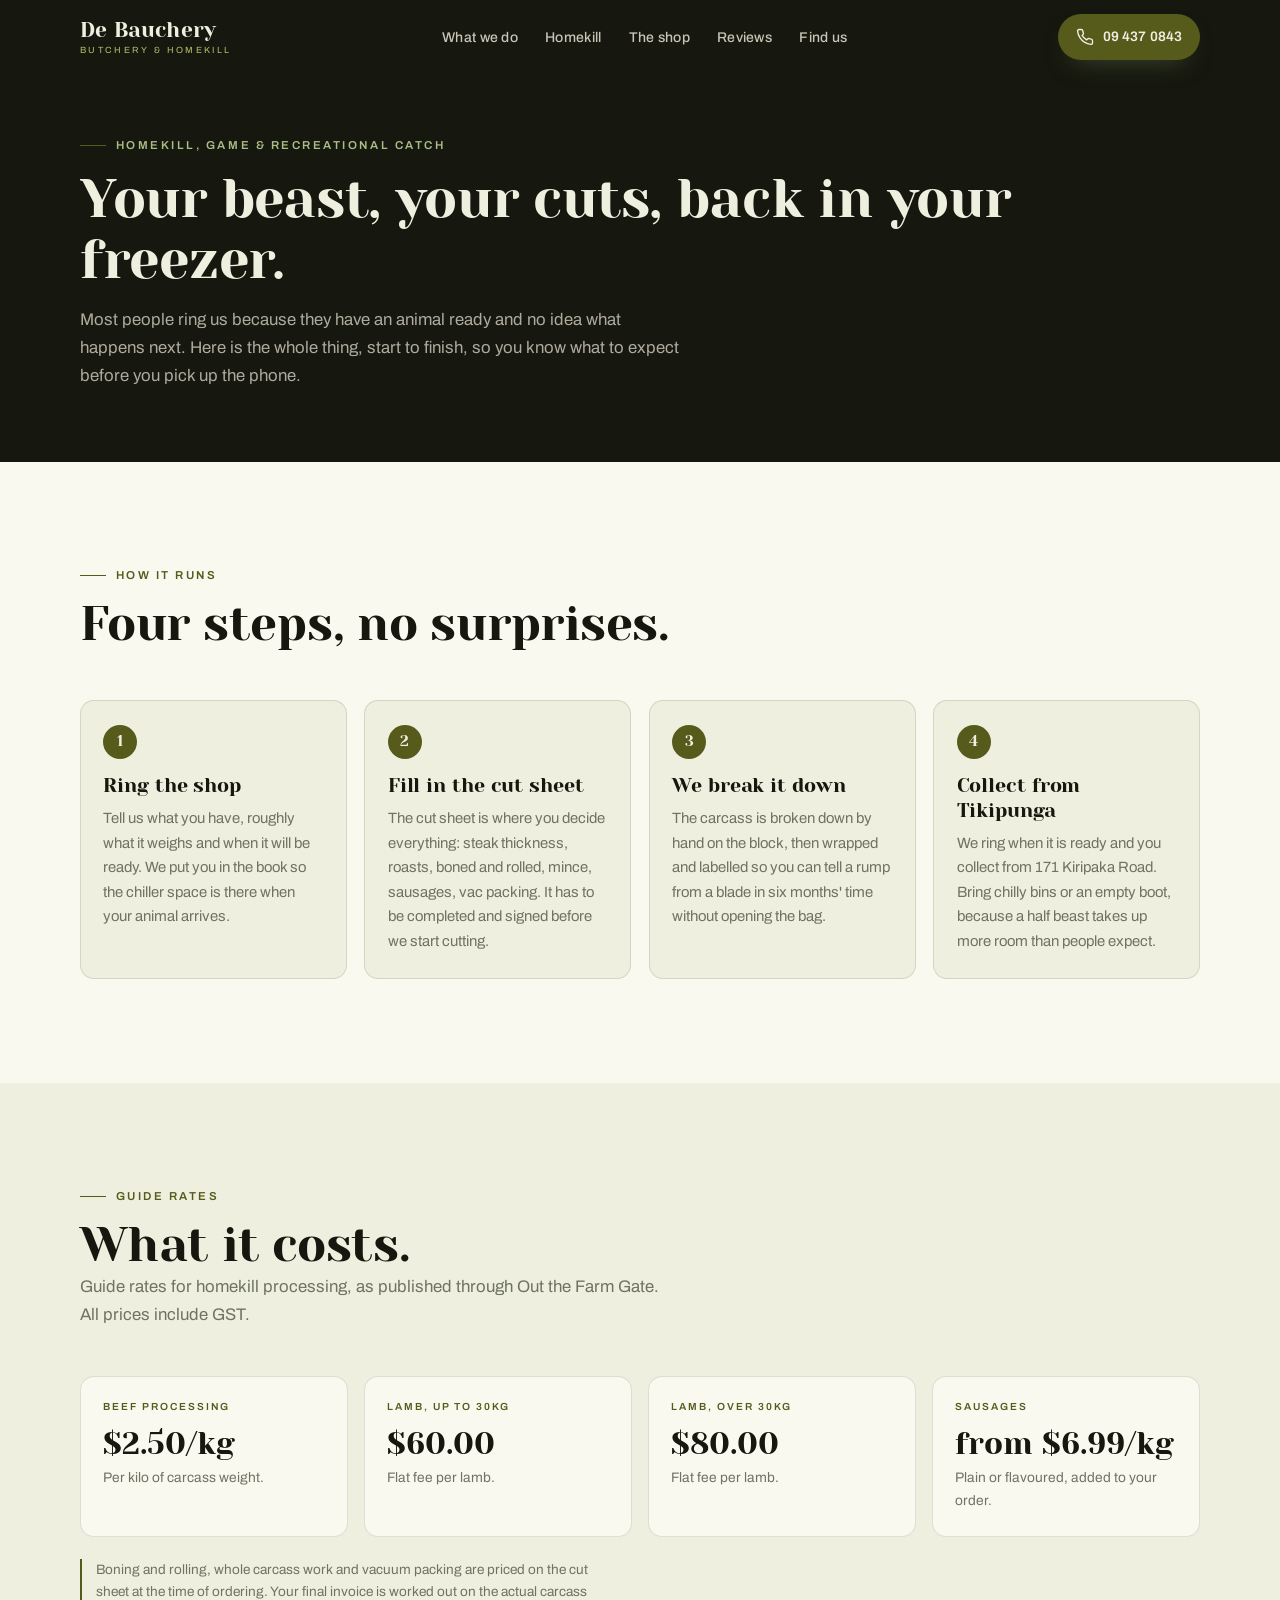
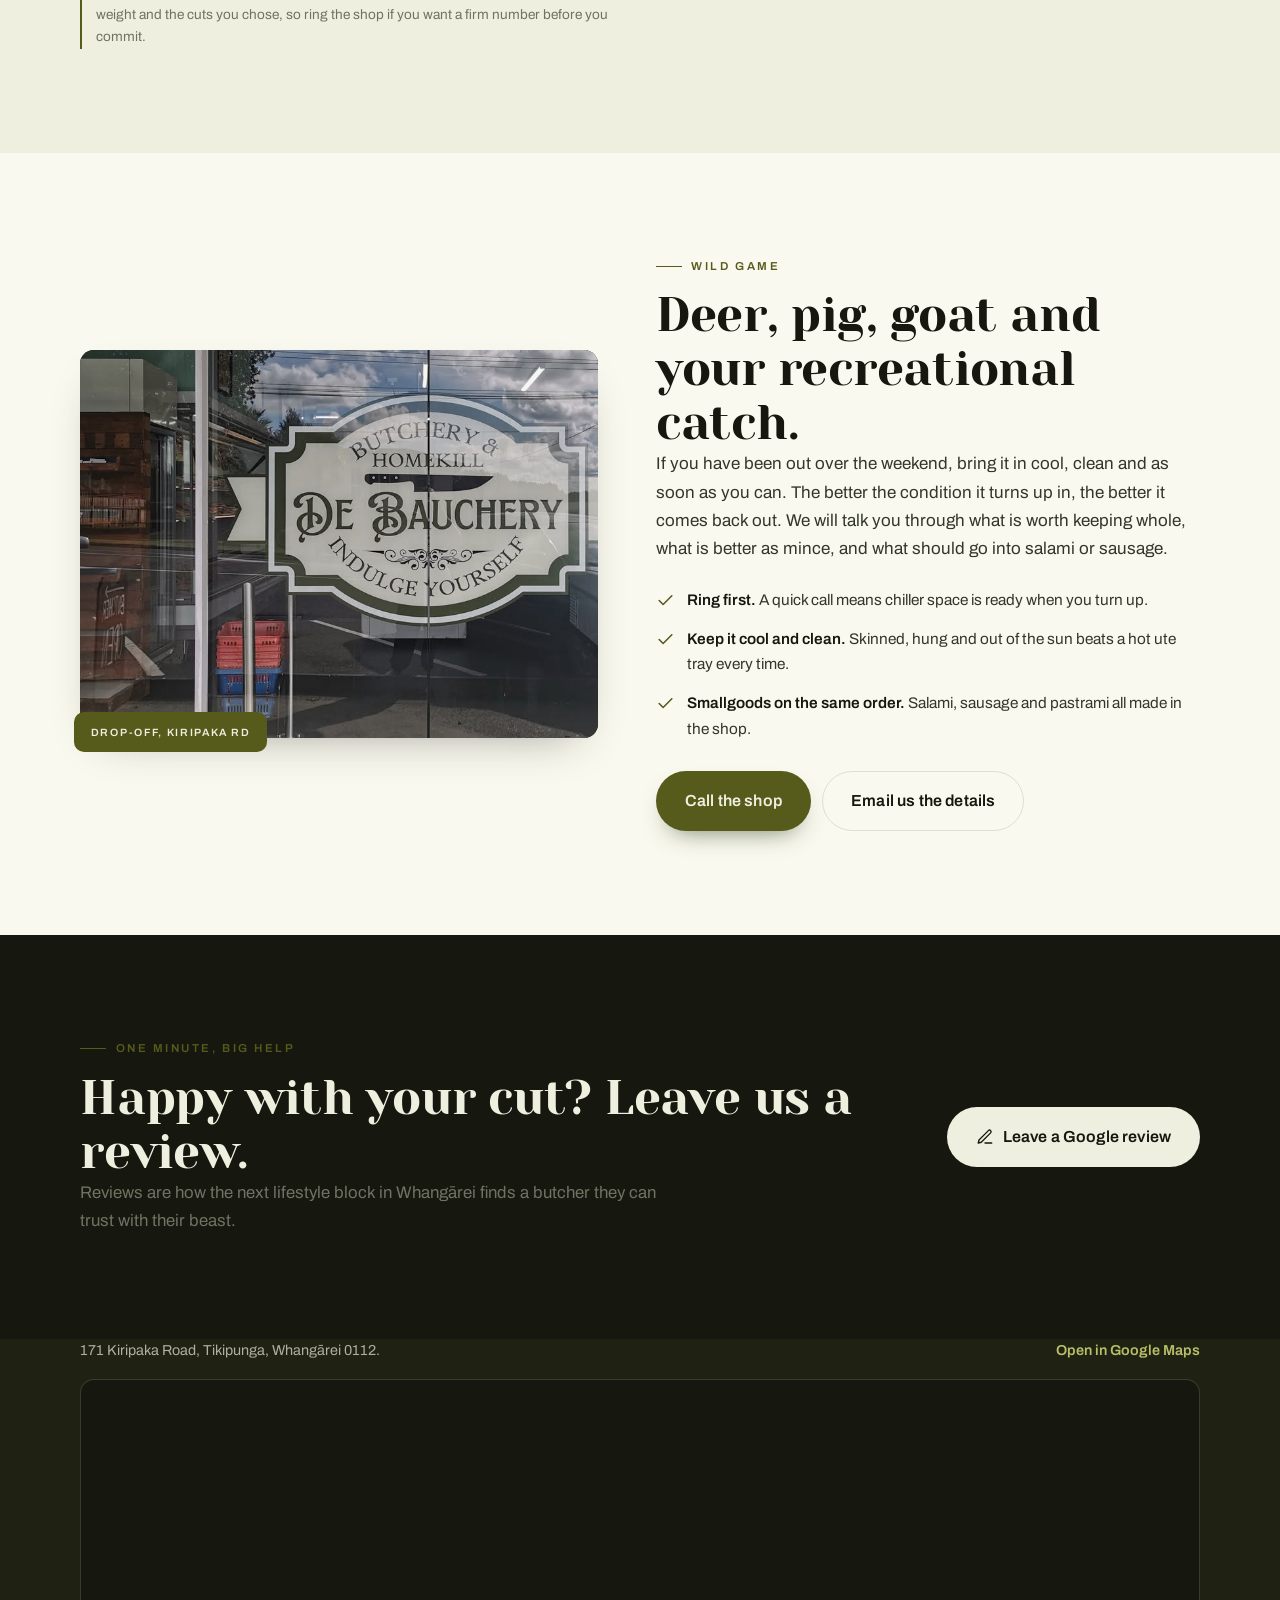
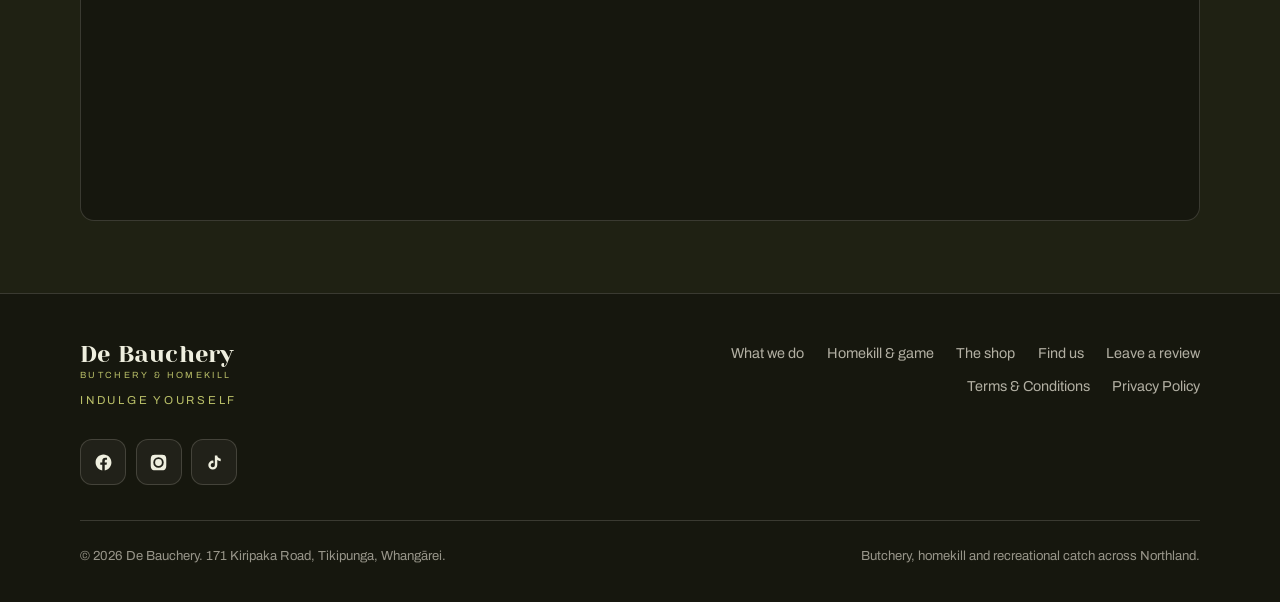
==== homekill.html @ a8028ba6 "Update De Bauchery copy and farm partners" ====
<!DOCTYPE html>
<html lang="en-NZ">
<head>
<meta charset="utf-8">
<meta name="viewport" content="width=device-width, initial-scale=1">
<title>De Bauchery | Homekill &amp; Game Processing, Whangārei</title>
<meta name="description" content="How homekill works at De Bauchery in Tikipunga: booking your beast in, the cut sheet, guide rates for beef and lamb, wild game and recreational catch, and collecting your order.">
<meta name="theme-color" content="#191C15">
<meta property="og:type" content="article">
<meta property="og:title" content="Homekill &amp; game processing | De Bauchery, Tikipunga">
<meta property="og:description" content="Booking, cut sheets, guide rates and collection for homekill, wild game and recreational catch in Whangārei.">
<meta property="og:image" content="img/debauchery-shopfront.jpg">
<link rel="icon" href="data:image/svg+xml,%3Csvg xmlns='http://www.w3.org/2000/svg' viewBox='0 0 64 64'%3E%3Crect width='64' height='64' rx='14' fill='%234E5D3F'/%3E%3Ctext x='32' y='43' font-family='Georgia,serif' font-size='30' fill='%23EFEADC' text-anchor='middle'%3EDB%3C/text%3E%3C/svg%3E">
<link rel="preconnect" href="https://fonts.googleapis.com">
<link rel="preconnect" href="https://fonts.gstatic.com" crossorigin>
<link href="https://fonts.googleapis.com/css2?family=Yeseva+One&family=Archivo:wght@400;500;600;700&display=swap" rel="stylesheet">
<link rel="stylesheet" href="style.css">
</head>
<body>

<div id="curtain">
  <div class="curtain-mark">
    <p class="cm-kicker">Butchery &amp; Homekill</p>
    <p class="cm-name">De Bauchery</p>
    <div class="cm-rule"></div>
    <p class="cm-sub">Tikipunga, Whangārei</p>
  </div>
</div>

<header class="nav solid" id="nav">
  <div class="wrap nav-inner">
    <a class="brand" href="index.html">
      <span class="brand-name">De Bauchery</span>
      <span class="brand-kicker">Butchery &amp; Homekill</span>
    </a>
    <nav class="nav-links" aria-label="Main">
      <a href="index.html#services">What we do</a>
      <a href="homekill.html">Homekill</a>
      <a href="index.html#about">The shop</a>
      <a href="index.html#reviews">Reviews</a>
      <a href="index.html#contact">Find us</a>
    </nav>
    <div class="nav-actions">
      <a class="btn btn-primary nav-call" href="tel:+6494370843" aria-label="Call De Bauchery on 09 437 0843">
        <svg viewBox="0 0 24 24" fill="none" stroke="currentColor" stroke-width="1.8" stroke-linecap="round" stroke-linejoin="round" aria-hidden="true"><path d="M22 16.92v3a2 2 0 0 1-2.18 2 19.79 19.79 0 0 1-8.63-3.07 19.5 19.5 0 0 1-6-6A19.79 19.79 0 0 1 2.12 4.18 2 2 0 0 1 4.11 2h3a2 2 0 0 1 2 1.72c.13.96.36 1.9.7 2.81a2 2 0 0 1-.45 2.11L8.09 9.91a16 16 0 0 0 6 6l1.27-1.27a2 2 0 0 1 2.11-.45c.9.33 1.85.57 2.81.7A2 2 0 0 1 22 16.92z"/></svg>
        <span>09 437 0843</span>
      </a>
      <button class="burger" id="burger" aria-label="Menu" aria-expanded="false" aria-controls="mobileMenu">
        <svg class="ico-menu" viewBox="0 0 24 24" fill="none" stroke="currentColor" stroke-width="1.9" stroke-linecap="round" aria-hidden="true"><path d="M3 6h18M3 12h18M3 18h18"/></svg>
        <svg class="ico-x" viewBox="0 0 24 24" fill="none" stroke="currentColor" stroke-width="1.9" stroke-linecap="round" aria-hidden="true"><path d="M18 6 6 18M6 6l12 12"/></svg>
      </button>
    </div>
  </div>
</header>

<div class="mobile-menu" id="mobileMenu">
  <a class="mm-link" href="index.html#services">What we do</a>
  <a class="mm-link" href="homekill.html">Homekill &amp; game</a>
  <a class="mm-link" href="index.html#about">The shop</a>
  <a class="mm-link" href="index.html#reviews">Reviews</a>
  <a class="mm-link" href="index.html#contact">Find us</a>
  <div class="mm-actions">
    <a class="btn btn-primary btn-lg btn-block" href="tel:+6494370843">Call the shop</a>
    <a class="btn btn-ghost-dk btn-lg btn-block" href="index.html#contact">Book a homekill</a>
  </div>
</div>

<section class="page-head">
  <div class="wrap">
    <p class="eyebrow" style="color:#A9BE85">Homekill, game &amp; recreational catch</p>
    <h1>Your beast, your cuts, back in your freezer.</h1>
    <p class="lede">Most people ring us because they have an animal ready and no idea what happens next. Here is the whole thing, start to finish, so you know what to expect before you pick up the phone.</p>
  </div>
</section>

<section class="band-cream">
  <div class="wrap">
    <div class="sec-head rv">
      <p class="eyebrow">How it runs</p>
      <h2>Four steps, no surprises.</h2>
    </div>
    <div class="step-grid">
      <div class="step rv" data-d="0">
        <div class="num">1</div>
        <h3>Ring the shop</h3>
        <p>Tell us what you have, roughly what it weighs and when it will be ready. We put you in the book so the chiller space is there when your animal arrives.</p>
      </div>
      <div class="step rv" data-d="1">
        <div class="num">2</div>
        <h3>Fill in the cut sheet</h3>
        <p>The cut sheet is where you decide everything: steak thickness, roasts, boned and rolled, mince, sausages, vac packing. It has to be completed and signed before we start cutting.</p>
      </div>
      <div class="step rv" data-d="2">
        <div class="num">3</div>
        <h3>We break it down</h3>
        <p>The carcass is broken down by hand on the block, then wrapped and labelled so you can tell a rump from a blade in six months' time without opening the bag.</p>
      </div>
      <div class="step rv" data-d="3">
        <div class="num">4</div>
        <h3>Collect from Tikipunga</h3>
        <p>We ring when it is ready and you collect from 171 Kiripaka Road. Bring chilly bins or an empty boot, because a half beast takes up more room than people expect.</p>
      </div>
    </div>
  </div>
</section>

<section class="band-bone">
  <div class="wrap">
    <div class="sec-head rv">
      <p class="eyebrow">Guide rates</p>
      <h2>What it costs.</h2>
      <p class="lede">Guide rates for homekill processing, as published through Out the Farm Gate. All prices include GST.</p>
    </div>
    <div class="rate-grid">
      <div class="rate rv" data-d="0">
        <p class="rl">Beef processing</p>
        <span class="rv-num">$2.50/kg</span>
        <p>Per kilo of carcass weight.</p>
      </div>
      <div class="rate rv" data-d="1">
        <p class="rl">Lamb, up to 30kg</p>
        <span class="rv-num">$60.00</span>
        <p>Flat fee per lamb.</p>
      </div>
      <div class="rate rv" data-d="2">
        <p class="rl">Lamb, over 30kg</p>
        <span class="rv-num">$80.00</span>
        <p>Flat fee per lamb.</p>
      </div>
      <div class="rate rv" data-d="3">
        <p class="rl">Sausages</p>
        <span class="rv-num">from $6.99/kg</span>
        <p>Plain or flavoured, added to your order.</p>
      </div>
    </div>
    <p class="rate-note rv" style="margin-top:1.4rem">Boning and rolling, whole carcass work and vacuum packing are priced on the cut sheet at the time of ordering. Your final invoice is worked out on the actual carcass weight and the cuts you chose, so ring the shop if you want a firm number before you commit.</p>
  </div>
</section>

<section class="band-cream">
  <div class="wrap split">
    <div class="about-shot rv">
      <div class="shot">
        <img src="img/debauchery-shopfront.jpg" alt="The De Bauchery shopfront on Kiripaka Road, Tikipunga" loading="lazy" width="960" height="592">
      </div>
      <span class="corner-tag">Drop-off, Kiripaka Rd</span>
    </div>
    <div class="rv" data-d="1">
      <p class="eyebrow">Wild game</p>
      <h2>Deer, pig, goat and your recreational catch.</h2>
      <p>If you have been out over the weekend, bring it in cool, clean and as soon as you can. The better the condition it turns up in, the better it comes back out. We will talk you through what is worth keeping whole, what is better as mince, and what should go into salami or sausage.</p>
      <ul class="check">
        <li>
          <svg viewBox="0 0 24 24" fill="none" stroke="currentColor" stroke-width="2" stroke-linecap="round" stroke-linejoin="round" aria-hidden="true"><path d="M20 6 9 17l-5-5"/></svg>
          <span><strong>Ring first.</strong> A quick call means chiller space is ready when you turn up.</span>
        </li>
        <li>
          <svg viewBox="0 0 24 24" fill="none" stroke="currentColor" stroke-width="2" stroke-linecap="round" stroke-linejoin="round" aria-hidden="true"><path d="M20 6 9 17l-5-5"/></svg>
          <span><strong>Keep it cool and clean.</strong> Skinned, hung and out of the sun beats a hot ute tray every time.</span>
        </li>
        <li>
          <svg viewBox="0 0 24 24" fill="none" stroke="currentColor" stroke-width="2" stroke-linecap="round" stroke-linejoin="round" aria-hidden="true"><path d="M20 6 9 17l-5-5"/></svg>
          <span><strong>Smallgoods on the same order.</strong> Salami, sausage and pastrami all made in the shop.</span>
        </li>
      </ul>
      <div class="hero-ctas" style="margin-top:1.8rem">
        <a class="btn btn-primary btn-lg" href="tel:+6494370843">Call the shop</a>
        <a class="btn btn-ghost btn-lg" href="index.html#contact">Email us the details</a>
      </div>
    </div>
  </div>
</section>

<section class="banner">
  <div class="wrap banner-inner">
    <div class="rv">
      <p class="eyebrow">One minute, big help</p>
      <h2>Happy with your cut? Leave us a review.</h2>
      <p class="lede">Reviews are how the next lifestyle block in Whangārei finds a butcher they can trust with their beast.</p>
    </div>
    <div class="rv" data-d="1">
      <a class="btn btn-bone btn-lg" href="https://search.google.com/local/writereview?placeid=ChIJB1kEITF5C20Rv6PUmvIpknA" target="_blank" rel="noopener">
        <svg viewBox="0 0 24 24" fill="none" stroke="currentColor" stroke-width="1.8" stroke-linecap="round" stroke-linejoin="round" aria-hidden="true"><path d="M12 20h9M16.5 3.5a2.12 2.12 0 0 1 3 3L7 19l-4 1 1-4z"/></svg>
        Leave a Google review
      </a>
    </div>
  </div>
</section>

<section class="map-sec">
  <div class="wrap">
    <div class="map-cap">
      <span>171 Kiripaka Road, Tikipunga, Whangārei 0112.</span>
      <a href="https://www.google.com/maps/search/?api=1&amp;query=De+Bauchery+171+Kiripaka+Road+Tikipunga+Whangarei" target="_blank" rel="noopener">Open in Google Maps</a>
    </div>
    <div class="map-frame rv">
      <iframe
        title="Map showing De Bauchery at 171 Kiripaka Road, Tikipunga, Whangārei"
        src="https://maps.google.com/maps?q=De%20Bauchery%20171%20Kiripaka%20Road%2C%20Tikipunga%2C%20Whangarei&amp;t=&amp;z=14&amp;ie=UTF8&amp;iwloc=&amp;output=embed"
        loading="lazy"
        referrerpolicy="no-referrer-when-downgrade"></iframe>
    </div>
  </div>
</section>

<footer class="foot">
  <div class="wrap">
    <div class="foot-top">
      <div>
        <a class="brand" href="index.html">
          <span class="brand-name">De Bauchery</span>
          <span class="brand-kicker">Butchery &amp; Homekill</span>
        </a>
        <p class="foot-motto">Indulge yourself</p>
        <div class="socials">
          <a href="https://www.facebook.com/search/top?q=De%20Bauchery%20Whangarei" target="_blank" rel="noopener" aria-label="De Bauchery on Facebook">
            <svg viewBox="0 0 24 24" fill="currentColor" aria-hidden="true"><path d="M22 12.06C22 6.5 17.52 2 12 2S2 6.5 2 12.06c0 5.02 3.66 9.18 8.44 9.94v-7.03H7.9v-2.91h2.54V9.85c0-2.52 1.5-3.91 3.77-3.91 1.09 0 2.24.2 2.24.2v2.46h-1.26c-1.24 0-1.63.78-1.63 1.57v1.89h2.78l-.44 2.91h-2.34V22c4.78-.76 8.44-4.92 8.44-9.94z"/></svg>
          </a>
          <a href="https://www.instagram.com/explore/search/keyword/?q=De%20Bauchery%20Whangarei" target="_blank" rel="noopener" aria-label="Search Instagram for De Bauchery">
            <svg viewBox="0 0 24 24" fill="currentColor" aria-hidden="true"><path d="M12 2.16c3.2 0 3.58.01 4.85.07 1.17.05 1.8.25 2.23.41.56.22.96.48 1.38.9.42.42.68.82.9 1.38.16.42.36 1.06.41 2.23.06 1.27.07 1.64.07 4.85s-.01 3.58-.07 4.85c-.05 1.17-.25 1.8-.41 2.23-.22.56-.48.96-.9 1.38-.42.42-.82.68-1.38.9-.42.16-1.06.36-2.23.41-1.27.06-1.64.07-4.85.07s-3.58-.01-4.85-.07c-1.17-.05-1.8-.25-2.23-.41a3.8 3.8 0 0 1-1.38-.9 3.8 3.8 0 0 1-.9-1.38c-.16-.42-.36-1.06-.41-2.23C2.17 15.58 2.16 15.2 2.16 12s.01-3.58.07-4.85c.05-1.17.25-1.8.41-2.23.22-.56.48-.96.9-1.38.42-.42.82-.68 1.38-.9.42-.16 1.06-.36 2.23-.41C8.42 2.17 8.8 2.16 12 2.16zm0 3.24a6.6 6.6 0 1 0 0 13.2 6.6 6.6 0 0 0 0-13.2zm0 10.89a4.29 4.29 0 1 1 0-8.58 4.29 4.29 0 0 1 0 8.58zm8.4-11.15a1.54 1.54 0 1 1-3.08 0 1.54 1.54 0 0 1 3.08 0z"/></svg>
          </a>
          <a href="https://www.tiktok.com/search?q=De%20Bauchery%20Whangarei" target="_blank" rel="noopener" aria-label="Search TikTok for De Bauchery">
            <svg viewBox="0 0 24 24" fill="currentColor" aria-hidden="true"><path d="M16.6 5.82A4.28 4.28 0 0 1 15.54 3h-3.09v12.4a2.59 2.59 0 0 1-2.59 2.5 2.59 2.59 0 1 1 .77-5.06V9.66a5.67 5.67 0 0 0-.77-.05A5.68 5.68 0 1 0 15.54 15.3V8.9a7.34 7.34 0 0 0 4.29 1.37V7.18a4.29 4.29 0 0 1-3.23-1.36z"/></svg>
          </a>
        </div>
      </div>
      <div class="foot-links">
        <a href="index.html#services">What we do</a>
        <a href="homekill.html">Homekill &amp; game</a>
        <a href="index.html#about">The shop</a>
        <a href="index.html#contact">Find us</a>
        <a href="https://search.google.com/local/writereview?placeid=ChIJB1kEITF5C20Rv6PUmvIpknA" target="_blank" rel="noopener">Leave a review</a>
        <a href="terms.html">Terms &amp; Conditions</a>
        <a href="privacy.html">Privacy Policy</a>
      </div>
    </div>
    <div class="foot-bottom">
      <p>&copy; <span data-year>2026</span> De Bauchery. 171 Kiripaka Road, Tikipunga, Whangārei.</p>
      <p>Butchery, homekill and recreational catch across Northland.</p>
    </div>
  </div>
</footer>

<script src="script.js"></script>
</body>
</html>
---- style.css ----
/* ==========================================================================
   De Bauchery, Tikipunga Whangarei
   Archetype: Crafted  |  Type: Yeseva One + Archivo
   Palette pulled from the shop's real signage (olive green on cream)
   ========================================================================== */

:root {
  --bone: #EFEFDF;
  --cream: #FAF9EF;
  --ink: #16170e;
  --ink-2: #1f2113;
  --body: #33372B;
  --muted: #6E7362;
  --olive: #565b1c;
  --olive-deep: #3f4413;
  --olive-lt: #b9bf68;
  --line: rgba(25, 28, 21, 0.12);
  --line-dk: rgba(244, 240, 230, 0.16);
  --radius: 14px;
  --radius-sm: 10px;
  --shadow: 0 18px 44px -24px rgba(25, 28, 21, 0.45);
  --wrap: 1160px;
  --ease: cubic-bezier(0.22, 0.61, 0.36, 1);
}

*, *::before, *::after { box-sizing: border-box; }

html { -webkit-text-size-adjust: 100%; scroll-behavior: smooth; }

body {
  margin: 0;
  background: var(--cream);
  color: var(--body);
  font-family: "Archivo", "Helvetica Neue", Arial, sans-serif;
  font-size: 17px;
  line-height: 1.65;
  overflow-x: hidden;
  -webkit-font-smoothing: antialiased;
}

img {
  max-width: 100%;
  height: auto;
  display: block;
  image-orientation: from-image;
}

/* ONE treatment across every photo on the site: desaturate and deepen */
.shot img, .hero-slide { filter: saturate(0.82) contrast(1.06) brightness(0.96); }

a { color: inherit; }

h1, h2, h3, .display {
  font-family: "Yeseva One", Georgia, "Times New Roman", serif;
  font-weight: 400;
  color: var(--ink);
  line-height: 1.12;
  letter-spacing: -0.005em;
  margin: 0;
}

h2 { font-size: clamp(1.85rem, 5.2vw, 3rem); }
h3 { font-size: 1.24rem; line-height: 1.25; }
p { margin: 0 0 1rem; }
p:last-child { margin-bottom: 0; }

.wrap { width: 100%; max-width: var(--wrap); margin: 0 auto; padding: 0 20px; }

.eyebrow {
  font-family: "Archivo", sans-serif;
  font-size: 0.72rem;
  font-weight: 600;
  letter-spacing: 0.22em;
  text-transform: uppercase;
  color: var(--olive);
  margin: 0 0 0.85rem;
  display: flex;
  align-items: center;
  gap: 0.6rem;
}
.eyebrow::before {
  content: "";
  width: 26px; height: 1px;
  background: var(--olive);
  flex: none;
}
.on-dark .eyebrow { color: var(--olive-lt); }
.on-dark .eyebrow::before { background: var(--olive-lt); }

.lede { font-size: 1.05rem; color: var(--muted); max-width: 60ch; }
.on-dark .lede { color: rgba(239, 234, 220, 0.74); }

section { padding: clamp(3.5rem, 9vw, 6.5rem) 0; }
.band-bone { background: var(--bone); }
.band-cream { background: var(--cream); }
.on-dark { background: var(--ink); color: rgba(239, 234, 220, 0.82); }
.on-dark h2, .on-dark h3 { color: var(--bone); }

.sec-head { max-width: 640px; margin-bottom: clamp(2rem, 4vw, 3rem); }

/* ---------- Buttons ---------- */
.btn {
  display: inline-flex;
  align-items: center;
  justify-content: center;
  gap: 0.55rem;
  min-height: 50px;
  padding: 0.85rem 1.5rem;
  border-radius: 999px;
  font-family: "Archivo", sans-serif;
  font-size: 0.95rem;
  font-weight: 600;
  letter-spacing: 0.01em;
  text-decoration: none;
  border: 1px solid transparent;
  cursor: pointer;
  transition: transform 0.25s var(--ease), background 0.25s var(--ease),
              color 0.25s var(--ease), border-color 0.25s var(--ease),
              box-shadow 0.25s var(--ease);
}
.btn svg { width: 18px; height: 18px; flex: none; }
.btn:hover { transform: translateY(-2px); }
.btn-primary { background: var(--olive); color: var(--bone); box-shadow: 0 12px 26px -14px rgba(78, 93, 63, 0.9); }
.btn-primary:hover { background: var(--olive-deep); }
.btn-ghost { background: transparent; color: var(--ink); border-color: var(--line); }
.btn-ghost:hover { border-color: var(--olive); color: var(--olive); }
.on-dark .btn-ghost, .btn-ghost-dk {
  background: rgba(239, 234, 220, 0.06);
  color: var(--bone);
  border-color: var(--line-dk);
  backdrop-filter: blur(6px);
  -webkit-backdrop-filter: blur(6px);
}
.on-dark .btn-ghost:hover, .btn-ghost-dk:hover {
  background: rgba(239, 234, 220, 0.14);
  border-color: rgba(239, 234, 220, 0.4);
  color: var(--bone);
}
.btn-bone { background: var(--bone); color: var(--ink); }
.btn-bone:hover { background: #fff; }
.btn-lg { min-height: 58px; padding: 1rem 1.75rem; font-size: 1rem; }
.btn-block { width: 100%; }

/* ---------- Intro curtain ---------- */
#curtain {
  position: fixed;
  inset: 0;
  z-index: 200;
  background: var(--ink);
  display: grid;
  place-items: center;
  transition: opacity 0.75s var(--ease), visibility 0.75s;
}
#curtain.done { opacity: 0; visibility: hidden; pointer-events: none; }
.curtain-mark { text-align: center; padding: 0 24px; }
.curtain-logo { width: min(420px, 74vw); height: auto; margin: 0 auto 0.9rem; display: block; }
.farm-partners .partner-links { margin-top: 1.35rem; }
.farm-badge { background: var(--ink); border-radius: 18px; padding: clamp(1.4rem, 4vw, 3rem); display: grid; place-items: center; text-align: center; box-shadow: 0 18px 36px rgba(25,28,21,.18); }
.farm-badge img { width: min(100%, 360px); height: auto; }
.farm-badge p { color: var(--bone); margin: .8rem 0 0; font-weight: 600; }
.curtain-mark .cm-kicker,
.curtain-mark .cm-sub {
  font-size: 0.66rem;
  letter-spacing: 0.34em;
  text-transform: uppercase;
  color: var(--olive-lt);
  margin: 0;
}
.curtain-mark .cm-name {
  font-family: "Yeseva One", Georgia, serif;
  font-size: clamp(2.1rem, 9vw, 3.6rem);
  color: var(--bone);
  margin: 0.7rem 0 0.55rem;
  line-height: 1;
}
.curtain-mark .cm-sub { color: rgba(239, 234, 220, 0.5); letter-spacing: 0.3em; }
.cm-rule { width: 74px; height: 1px; background: var(--olive-lt); margin: 1.1rem auto 0.9rem; opacity: 0.7; }
.curtain-mark > * { animation: curtainUp 0.85s var(--ease) both; }
.curtain-mark > *:nth-child(2) { animation-delay: 0.08s; }
.curtain-mark > *:nth-child(3) { animation-delay: 0.14s; }
.curtain-mark > *:nth-child(4) { animation-delay: 0.2s; }
@keyframes curtainUp { from { opacity: 0; transform: translateY(14px); } to { opacity: 1; transform: none; } }

/* ---------- Nav ---------- */
.nav {
  position: fixed;
  top: 0; left: 0; right: 0;
  z-index: 100;
  padding: 0.9rem 0;
  transition: background 0.35s var(--ease), box-shadow 0.35s var(--ease), padding 0.35s var(--ease);
}
.nav.solid {
  background: rgba(25, 28, 21, 0.94);
  backdrop-filter: blur(12px);
  -webkit-backdrop-filter: blur(12px);
  box-shadow: 0 1px 0 var(--line-dk);
  padding: 0.6rem 0;
}
.nav-inner { display: flex; align-items: center; justify-content: space-between; gap: 0.75rem; min-width: 0; }
.brand { display: flex; flex-direction: column; text-decoration: none; line-height: 1; min-width: 0; }
.brand-logo { width: 132px; height: auto; display: block; }
.brand-name {
  font-family: "Yeseva One", Georgia, serif;
  font-size: 1.32rem;
  color: var(--bone);
  letter-spacing: 0.01em;
}
.brand-kicker {
  font-size: 0.56rem;
  letter-spacing: 0.26em;
  text-transform: uppercase;
  color: var(--olive-lt);
  margin-top: 0.35rem;
}
.nav-links { display: none; align-items: center; gap: 1.7rem; }
.nav-links a {
  color: rgba(239, 234, 220, 0.82);
  text-decoration: none;
  font-size: 0.88rem;
  font-weight: 500;
  letter-spacing: 0.02em;
  position: relative;
  padding: 0.3rem 0;
  transition: color 0.22s var(--ease);
}
.nav-links a::after {
  content: "";
  position: absolute;
  left: 0; bottom: 0;
  height: 1px; width: 0;
  background: var(--olive-lt);
  transition: width 0.28s var(--ease);
}
.nav-links a:hover { color: var(--bone); }
.nav-links a:hover::after { width: 100%; }
.nav-actions { display: flex; align-items: center; gap: 0.5rem; flex: none; }
.nav-call {
  min-height: 46px;
  padding: 0.6rem 1.05rem;
  font-size: 0.86rem;
  white-space: nowrap;
}
/* On narrow phones the number becomes an icon-only tap-to-call, still 46px tall */
@media (max-width: 560px) {
  .nav-call span { display: none; }
  .nav-call { width: 46px; padding: 0; }
  .nav-call svg { width: 19px; height: 19px; }
}
.burger {
  display: inline-flex;
  align-items: center;
  justify-content: center;
  width: 46px; height: 46px;
  border: 1px solid var(--line-dk);
  border-radius: 12px;
  background: rgba(239, 234, 220, 0.06);
  color: var(--bone);
  cursor: pointer;
}
.burger svg { width: 20px; height: 20px; }
.burger .ico-x { display: none; }
.burger[aria-expanded="true"] .ico-x { display: block; }
.burger[aria-expanded="true"] .ico-menu { display: none; }

.mobile-menu {
  position: fixed;
  inset: 0 0 auto 0;
  top: 0;
  z-index: 99;
  background: var(--ink);
  padding: 5.7rem 20px 2rem;
  transform: translateY(-102%);
  transition: transform 0.45s var(--ease);
  border-bottom: 1px solid var(--line-dk);
}
.mobile-menu.open { transform: none; }
.mobile-menu a.mm-link {
  display: block;
  padding: 0.95rem 0;
  color: var(--bone);
  text-decoration: none;
  font-family: "Yeseva One", Georgia, serif;
  font-size: 1.4rem;
  border-bottom: 1px solid var(--line-dk);
}
.mm-actions { display: grid; gap: 0.65rem; margin-top: 1.4rem; }

/* ---------- Hero ---------- */
.hero {
  position: relative;
  min-height: 100svh;
  background: var(--ink);
  display: flex;
  align-items: flex-end;
  overflow: hidden;
  padding: 7.5rem 0 2.5rem;
}
.hero-slides { position: absolute; inset: 0; }
.hero-slide {
  position: absolute;
  inset: 0;
  width: 100%; height: 100%;
  object-fit: cover;
  opacity: 0;
  transform: scale(1.06);
  transition: opacity 1.5s var(--ease), transform 7s linear;
}
.hero-slide.on { opacity: 1; transform: scale(1); }
.hero-scrim {
  position: absolute;
  inset: 0;
  background:
    linear-gradient(180deg, rgba(25,28,21,0.72) 0%, rgba(25,28,21,0.42) 34%, rgba(25,28,21,0.88) 100%),
    linear-gradient(90deg, rgba(25,28,21,0.62) 0%, rgba(25,28,21,0.12) 72%);
}
.hero .wrap { position: relative; z-index: 2; }
.hero-copy { max-width: 720px; }
.hero-eyebrow {
  display: flex;
  flex-wrap: wrap;
  align-items: center;
  gap: 0.4rem 0.55rem;
  font-size: 0.68rem;
  font-weight: 600;
  letter-spacing: 0.2em;
  text-transform: uppercase;
  color: var(--olive-lt);
  margin-bottom: 1rem;
}
.hero-eyebrow .dot { width: 5px; height: 5px; border-radius: 50%; background: var(--olive-lt); }
.hero h1 {
  color: var(--bone);
  font-size: clamp(2.1rem, 7.4vw, 4.25rem);
  line-height: 1.04;
  margin-bottom: 1rem;
  text-wrap: balance;
}
.hero h1 em { font-style: normal; color: var(--olive-lt); }
.hero-sub {
  color: rgba(239, 234, 220, 0.8);
  font-size: 1.03rem;
  max-width: 52ch;
  margin-bottom: 1.7rem;
}
.hero-ctas { display: flex; flex-wrap: wrap; gap: 0.7rem; }

.hero-quote {
  margin-top: 1.9rem;
  max-width: 430px;
  padding: 1rem 1.15rem;
  border-radius: var(--radius);
  border: 1px solid rgba(239, 234, 220, 0.22);
  background: rgba(25, 28, 21, 0.34);
  backdrop-filter: blur(11px);
  -webkit-backdrop-filter: blur(11px);
}
.hq-stars { display: flex; gap: 3px; margin-bottom: 0.5rem; }
.hq-stars svg { width: 14px; height: 14px; color: #E8B84B; }
.hq-body { min-height: 3.1em; }
.hq-text {
  color: var(--bone);
  font-size: 0.93rem;
  line-height: 1.55;
  margin: 0 0 0.4rem;
  transition: opacity 0.5s var(--ease);
}
.hq-name {
  font-size: 0.72rem;
  letter-spacing: 0.13em;
  text-transform: uppercase;
  color: rgba(239, 234, 220, 0.58);
  margin: 0;
  transition: opacity 0.5s var(--ease);
}
.hq-fade { opacity: 0; }

.hero-scroll {
  position: absolute;
  right: 20px; bottom: 2.2rem;
  z-index: 2;
  display: none;
  writing-mode: vertical-rl;
  font-size: 0.64rem;
  letter-spacing: 0.24em;
  text-transform: uppercase;
  color: rgba(239, 234, 220, 0.42);
}

/* ---------- Reveal ---------- */
.rv { opacity: 0; transform: translateY(22px); transition: opacity 0.8s var(--ease), transform 0.8s var(--ease); }
.rv.in { opacity: 1; transform: none; }

/* ---------- Services ---------- */
.svc-grid {
  display: grid;
  gap: 1.15rem;
  grid-template-columns: 1fr;
}
.svc {
  background: var(--cream);
  border: 1px solid var(--line);
  border-radius: var(--radius);
  overflow: hidden;
  display: flex;
  flex-direction: column;
  transition: transform 0.4s var(--ease), box-shadow 0.4s var(--ease), border-color 0.4s var(--ease);
}
.band-cream .svc { background: var(--bone); }
.svc:hover { transform: translateY(-5px); box-shadow: var(--shadow); border-color: rgba(78, 93, 63, 0.4); }
.svc .shot { position: relative; aspect-ratio: 16 / 9; overflow: hidden; background: var(--ink); }
.svc .shot img { width: 100%; height: 100%; object-fit: cover; transition: transform 0.7s var(--ease); }
.svc:hover .shot img { transform: scale(1.05); }
.svc-tag {
  position: absolute;
  left: 0; top: 12px;
  background: var(--olive);
  color: var(--bone);
  font-size: 0.6rem;
  font-weight: 600;
  letter-spacing: 0.18em;
  text-transform: uppercase;
  padding: 0.36rem 0.7rem;
  border-radius: 0 6px 6px 0;
}
.svc-body { padding: 1.3rem 1.35rem 1.5rem; }
.svc-body h3 { margin-bottom: 0.5rem; }
.svc-body p { font-size: 0.94rem; color: var(--muted); }

/* ---------- Rates ---------- */
.rate-grid { display: grid; gap: 1rem; grid-template-columns: 1fr; margin-bottom: 1.4rem; }
.rate {
  border: 1px solid var(--line);
  border-radius: var(--radius);
  padding: 1.35rem 1.35rem 1.45rem;
  background: var(--cream);
}
.rate .rl {
  font-size: 0.64rem;
  font-weight: 600;
  letter-spacing: 0.2em;
  text-transform: uppercase;
  color: var(--olive);
  margin: 0 0 0.75rem;
}
.rate .rv-num {
  font-family: "Yeseva One", Georgia, serif;
  font-size: 1.95rem;
  color: var(--ink);
  line-height: 1;
  display: block;
  margin-bottom: 0.5rem;
}
.rate p { font-size: 0.86rem; color: var(--muted); margin: 0; }
.rate-note {
  font-size: 0.85rem;
  color: var(--muted);
  border-left: 2px solid var(--olive);
  padding-left: 0.9rem;
  max-width: 68ch;
}

/* ---------- About ---------- */
.split { display: grid; gap: 2.2rem; grid-template-columns: 1fr; align-items: center; }
.about-shot { position: relative; }
.about-shot .shot {
  border-radius: var(--radius);
  overflow: hidden;
  aspect-ratio: 4 / 3;
  background: var(--ink);
  box-shadow: var(--shadow);
}
.about-shot .shot img { width: 100%; height: 100%; object-fit: cover; }
.corner-tag {
  position: absolute;
  left: -6px; bottom: -14px;
  background: var(--olive);
  color: var(--bone);
  padding: 0.7rem 1.05rem;
  border-radius: var(--radius-sm);
  font-size: 0.66rem;
  font-weight: 600;
  letter-spacing: 0.16em;
  text-transform: uppercase;
  box-shadow: var(--shadow);
}
.check { list-style: none; margin: 1.6rem 0 0; padding: 0; display: grid; gap: 0.85rem; }
.check li { display: flex; gap: 0.75rem; align-items: flex-start; font-size: 0.96rem; }
.check svg { width: 19px; height: 19px; color: var(--olive); flex: none; margin-top: 3px; }
.check strong { color: var(--ink); font-weight: 600; }

/* ---------- Crew ---------- */
.crew-grid { display: grid; gap: 1.1rem; grid-template-columns: 1fr; }
.crew {
  border: 1px solid var(--line);
  border-radius: var(--radius);
  padding: 1.6rem 1.4rem;
  background: var(--cream);
  text-align: left;
  transition: transform 0.35s var(--ease), border-color 0.35s var(--ease);
}
.band-cream .crew { background: var(--bone); }
.crew:hover { transform: translateY(-4px); border-color: rgba(78, 93, 63, 0.4); }
.avatar {
  width: 62px; height: 62px;
  border-radius: 50%;
  background: var(--ink);
  border: 2px solid var(--olive-lt);
  color: var(--olive-lt);
  display: grid;
  place-items: center;
  font-family: "Yeseva One", Georgia, serif;
  font-size: 1.15rem;
  margin-bottom: 1rem;
  letter-spacing: 0.03em;
}
.crew h3 { margin-bottom: 0.3rem; }
.crew .who {
  font-size: 0.72rem;
  font-weight: 600;
  letter-spacing: 0.15em;
  text-transform: uppercase;
  color: var(--olive);
  margin: 0 0 0.6rem;
}
.crew p { font-size: 0.92rem; color: var(--muted); }
.badge {
  display: inline-block;
  font-size: 0.62rem;
  font-weight: 600;
  letter-spacing: 0.17em;
  text-transform: uppercase;
  color: var(--olive);
  border: 1px solid rgba(78, 93, 63, 0.35);
  border-radius: 999px;
  padding: 0.34rem 0.75rem;
  margin-bottom: 0.9rem;
}

/* ---------- Reviews ---------- */
.rev-grid { display: grid; gap: 1.1rem; grid-template-columns: 1fr; }
.rev {
  border: 1px solid var(--line);
  border-radius: var(--radius);
  padding: 1.5rem 1.4rem;
  background: var(--cream);
  display: flex;
  flex-direction: column;
  gap: 0.85rem;
}
.band-cream .rev { background: var(--bone); }
.stars { display: flex; gap: 3px; }
.stars svg { width: 15px; height: 15px; color: #E8B84B; }
.rev p { font-size: 0.96rem; color: var(--body); }
.rev footer { margin-top: auto; display: flex; flex-direction: column; gap: 0.2rem; }
.rev .rn { font-weight: 600; color: var(--ink); font-size: 0.92rem; }
.rev .rd { font-size: 0.78rem; color: var(--muted); }
.src-pill {
  align-self: flex-start;
  font-size: 0.6rem;
  font-weight: 600;
  letter-spacing: 0.15em;
  text-transform: uppercase;
  color: var(--olive);
  background: rgba(78, 93, 63, 0.1);
  border-radius: 999px;
  padding: 0.3rem 0.66rem;
}
.rev-actions { margin-top: 1.9rem; display: flex; flex-wrap: wrap; gap: 0.7rem; }

/* ---------- Review banner ---------- */
.banner { background: var(--ink); color: var(--bone); text-align: left; }
.banner-inner { display: grid; gap: 1.5rem; align-items: center; }
.banner h2 { color: var(--bone); }

/* ---------- Contact ---------- */
.contact { background: var(--ink-2); }
.contact-grid { display: grid; gap: 2.4rem; grid-template-columns: 1fr; }
.info-list { list-style: none; margin: 1.6rem 0 0; padding: 0; display: grid; gap: 1.15rem; }
.info-list li { display: flex; gap: 0.9rem; align-items: flex-start; }
.info-list svg { width: 20px; height: 20px; color: var(--olive-lt); flex: none; margin-top: 3px; }
.info-list .il-l {
  display: block;
  font-size: 0.64rem;
  letter-spacing: 0.18em;
  text-transform: uppercase;
  color: rgba(239, 234, 220, 0.45);
  margin-bottom: 0.2rem;
}
.info-list a, .info-list span.val { color: var(--bone); text-decoration: none; font-size: 0.98rem; }
.info-list a:hover { color: var(--olive-lt); }

.socials { display: flex; gap: 0.6rem; margin-top: 1.8rem; }
.socials a {
  width: 46px; height: 46px;
  border-radius: 12px;
  border: 1px solid var(--line-dk);
  background: rgba(239, 234, 220, 0.05);
  color: var(--bone);
  display: grid;
  place-items: center;
  transition: background 0.25s var(--ease), color 0.25s var(--ease), transform 0.25s var(--ease);
}
.socials a:hover { background: var(--olive); color: var(--bone); transform: translateY(-2px); }
.socials svg { width: 19px; height: 19px; }

.contact-card {
  border: 1px solid var(--line-dk);
  border-radius: var(--radius);
  padding: 1.7rem 1.5rem;
  background: rgba(239, 234, 220, 0.045);
}
.contact-card h3 { color: var(--bone); margin-bottom: 0.6rem; }
.contact-card p { font-size: 0.94rem; color: rgba(239, 234, 220, 0.7); }
.cc-buttons { display: grid; gap: 0.7rem; margin-top: 1.4rem; }
.cc-fine { font-size: 0.8rem; color: rgba(239, 234, 220, 0.5); margin-top: 1.1rem; }

/* ---------- Map ---------- */
.map-sec { padding-top: 0; background: var(--ink-2); padding-bottom: clamp(3rem, 7vw, 4.5rem); }
.map-frame {
  border-radius: var(--radius);
  overflow: hidden;
  border: 1px solid var(--line-dk);
  line-height: 0;
  background: var(--ink);
}
.map-frame iframe { width: 100%; height: 380px; border: 0; display: block; filter: saturate(0.85) contrast(1.04); }
.map-cap {
  display: flex;
  flex-wrap: wrap;
  gap: 0.5rem 1rem;
  align-items: center;
  justify-content: space-between;
  margin-bottom: 1rem;
  color: rgba(239, 234, 220, 0.7);
  font-size: 0.9rem;
}
.map-cap a { color: var(--olive-lt); text-decoration: none; font-weight: 600; }
.map-cap a:hover { text-decoration: underline; }

/* ---------- Footer ---------- */
.foot { background: var(--ink); color: rgba(239, 234, 220, 0.6); padding: 3rem 0 2.2rem; border-top: 1px solid var(--line-dk); }
.foot-top { display: grid; gap: 1.8rem; margin-bottom: 2.2rem; }
.foot .brand-name { font-size: 1.5rem; }
.foot-motto { font-size: 0.72rem; letter-spacing: 0.24em; text-transform: uppercase; color: var(--olive-lt); margin-top: 0.7rem; }
.foot-links { display: flex; flex-wrap: wrap; gap: 0.6rem 1.4rem; }
.foot-links a { color: rgba(239, 234, 220, 0.72); text-decoration: none; font-size: 0.9rem; }
.foot-links a:hover { color: var(--bone); }
.foot-bottom {
  border-top: 1px solid var(--line-dk);
  padding-top: 1.5rem;
  display: flex;
  flex-wrap: wrap;
  gap: 0.6rem 1.2rem;
  justify-content: space-between;
  font-size: 0.82rem;
}
.foot-bottom p { margin: 0; }

/* ---------- Legal / content pages ---------- */
.page-head { background: var(--ink); padding: 8.5rem 0 clamp(3rem, 7vw, 4.5rem); }
.page-head h1 { color: var(--bone); font-size: clamp(2rem, 6.4vw, 3.4rem); }
.page-head .lede { color: rgba(239, 234, 220, 0.7); margin-top: 1rem; }
.prose { max-width: 74ch; }
.prose h2 { font-size: clamp(1.35rem, 3.6vw, 1.8rem); margin: 2.6rem 0 0.85rem; }
.prose h2:first-child { margin-top: 0; }
.prose ul { padding-left: 1.15rem; margin: 0 0 1rem; }
.prose li { margin-bottom: 0.5rem; }
.prose .stamp {
  font-size: 0.78rem;
  letter-spacing: 0.14em;
  text-transform: uppercase;
  color: var(--muted);
  border-top: 1px solid var(--line);
  padding-top: 1.2rem;
  margin-top: 2.6rem;
}
.step-grid { display: grid; gap: 1.1rem; grid-template-columns: 1fr; }
.step {
  border: 1px solid var(--line);
  border-radius: var(--radius);
  padding: 1.5rem 1.4rem;
  background: var(--cream);
}
.band-cream .step { background: var(--bone); }
.step .num {
  font-family: "Yeseva One", Georgia, serif;
  font-size: 0.95rem;
  color: var(--bone);
  background: var(--olive);
  width: 34px; height: 34px;
  border-radius: 50%;
  display: grid; place-items: center;
  margin-bottom: 0.95rem;
}
.step h3 { margin-bottom: 0.45rem; }
.step p { font-size: 0.93rem; color: var(--muted); }

/* ---------- Responsive ---------- */
@media (min-width: 640px) {
  .svc-grid, .crew-grid, .rev-grid, .rate-grid, .step-grid { grid-template-columns: repeat(2, 1fr); }
  .hero-scroll { display: block; }
}

@media (min-width: 900px) {
  body { font-size: 17px; }
  .nav-links { display: flex; }
  .burger { display: none; }
  .svc-grid { grid-template-columns: repeat(3, 1fr); }
  .crew-grid { grid-template-columns: repeat(3, 1fr); }
  .rev-grid { grid-template-columns: repeat(2, 1fr); }
  .rate-grid { grid-template-columns: repeat(4, 1fr); }
  .step-grid { grid-template-columns: repeat(4, 1fr); }
  .split { grid-template-columns: 1fr 1.05fr; gap: 3.6rem; }
  .about-shot { order: -1; }
  .contact-grid { grid-template-columns: 1.05fr 0.95fr; gap: 3.4rem; }
  .banner-inner { grid-template-columns: 1.4fr auto; gap: 2.5rem; }
  .foot-top { grid-template-columns: 1.2fr 1fr; align-items: start; }
  .foot-links { justify-content: flex-end; }
  .map-frame iframe { height: 440px; }
}

@media (min-width: 1100px) {
  .rev-grid { grid-template-columns: repeat(4, 1fr); }
}

@media (prefers-reduced-motion: reduce) {
  html { scroll-behavior: auto; }
  *, *::before, *::after {
    animation-duration: 0.001ms !important;
    animation-iteration-count: 1 !important;
    transition-duration: 0.001ms !important;
  }
  .rv { opacity: 1; transform: none; }
  .hero-slide { transform: none; }
}


/* Partner links and the cut-sheet callout keep the practical details easy to find. */
.partner-links { display: flex; flex-wrap: wrap; gap: .55rem 1rem; margin-top: 1rem; }
.partner-links a { color: var(--olive-deep); font-size: .82rem; font-weight: 600; text-underline-offset: 3px; }
.partner-links a:hover { color: var(--olive); }
.partner-links span { font-size: 1rem; }
.cut-sheet-note { display: flex; align-items: center; justify-content: space-between; gap: 1.5rem; margin-top: 2rem; padding: 1.35rem 1.45rem; border: 1px solid var(--line); border-radius: var(--radius); background: var(--cream); }
.cut-sheet-note .eyebrow { margin-bottom: .35rem; }
.cut-sheet-note h3 { margin-bottom: .35rem; }
.cut-sheet-note p:not(.eyebrow) { max-width: 58ch; color: var(--muted); font-size: .92rem; }
.cut-sheet-note .btn { flex: none; }
@media (max-width: 700px) { .cut-sheet-note { display: block; } .cut-sheet-note .btn { margin-top: 1rem; } }
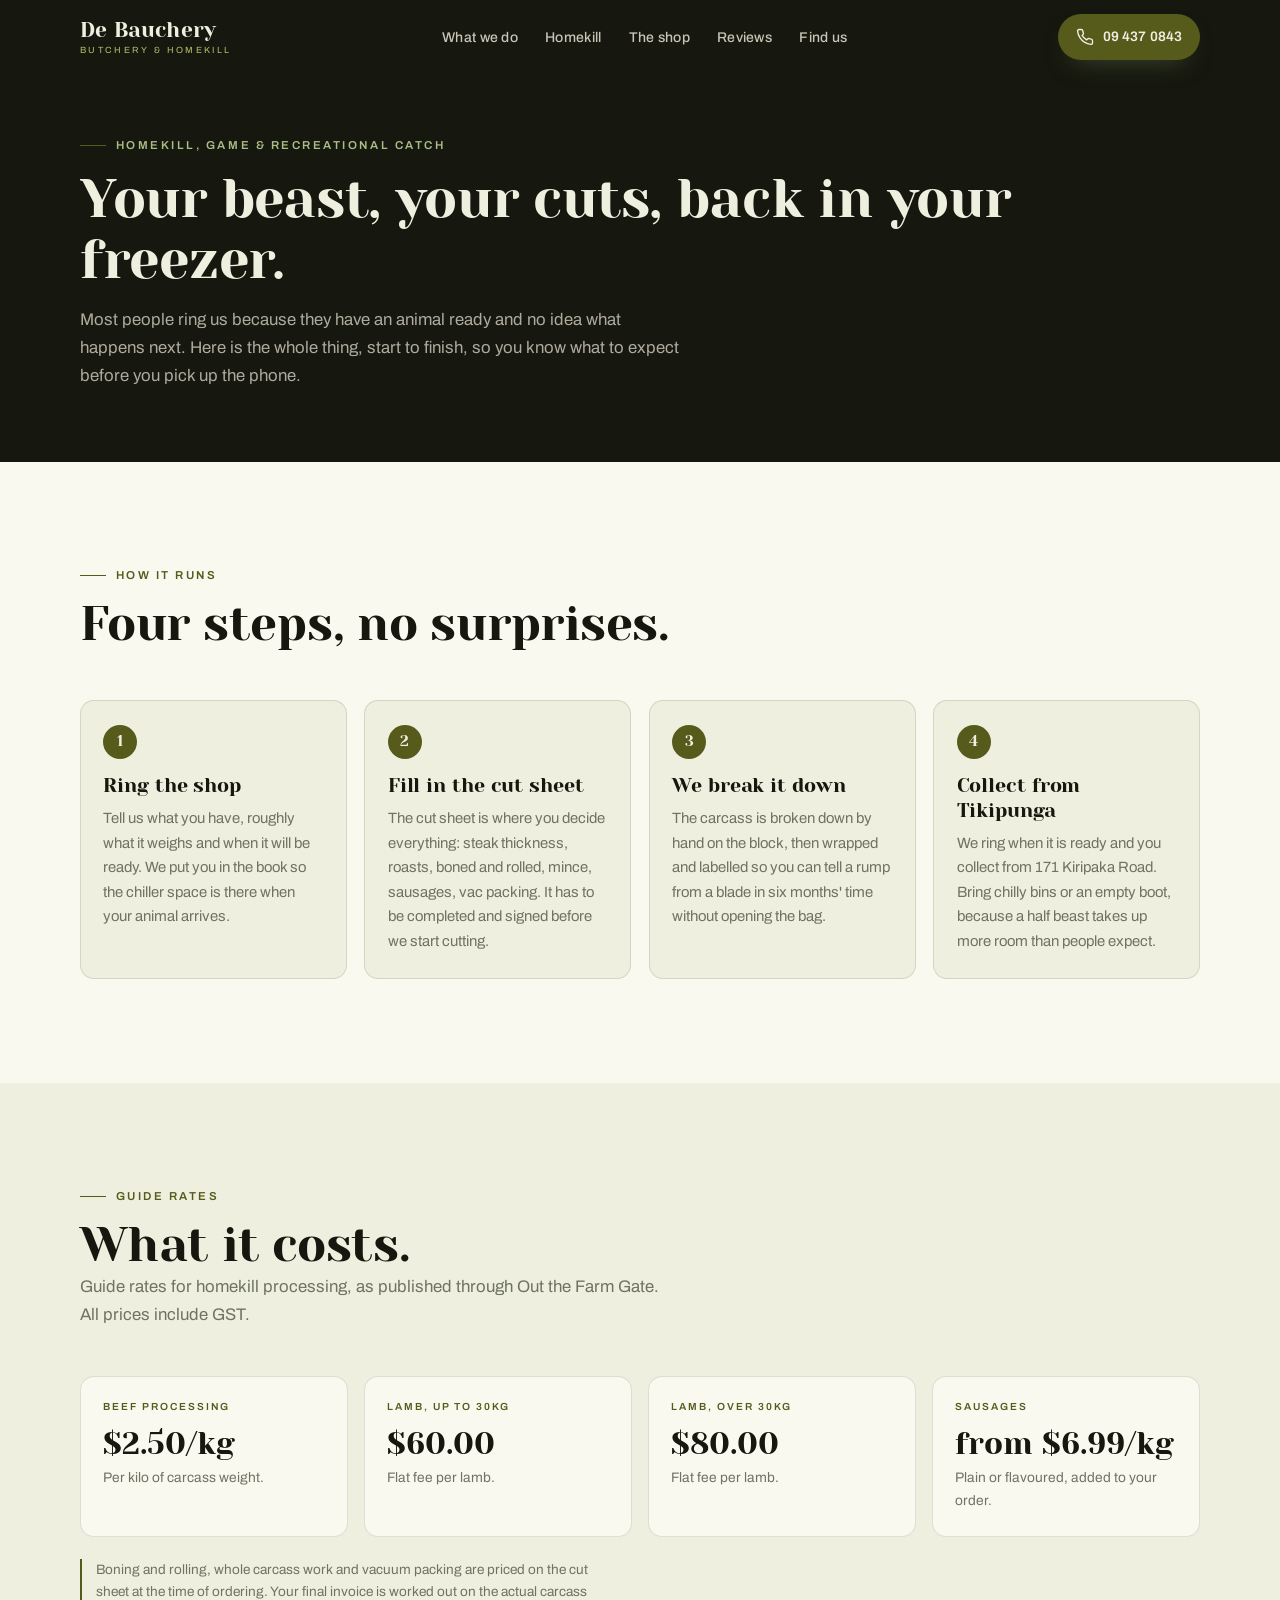
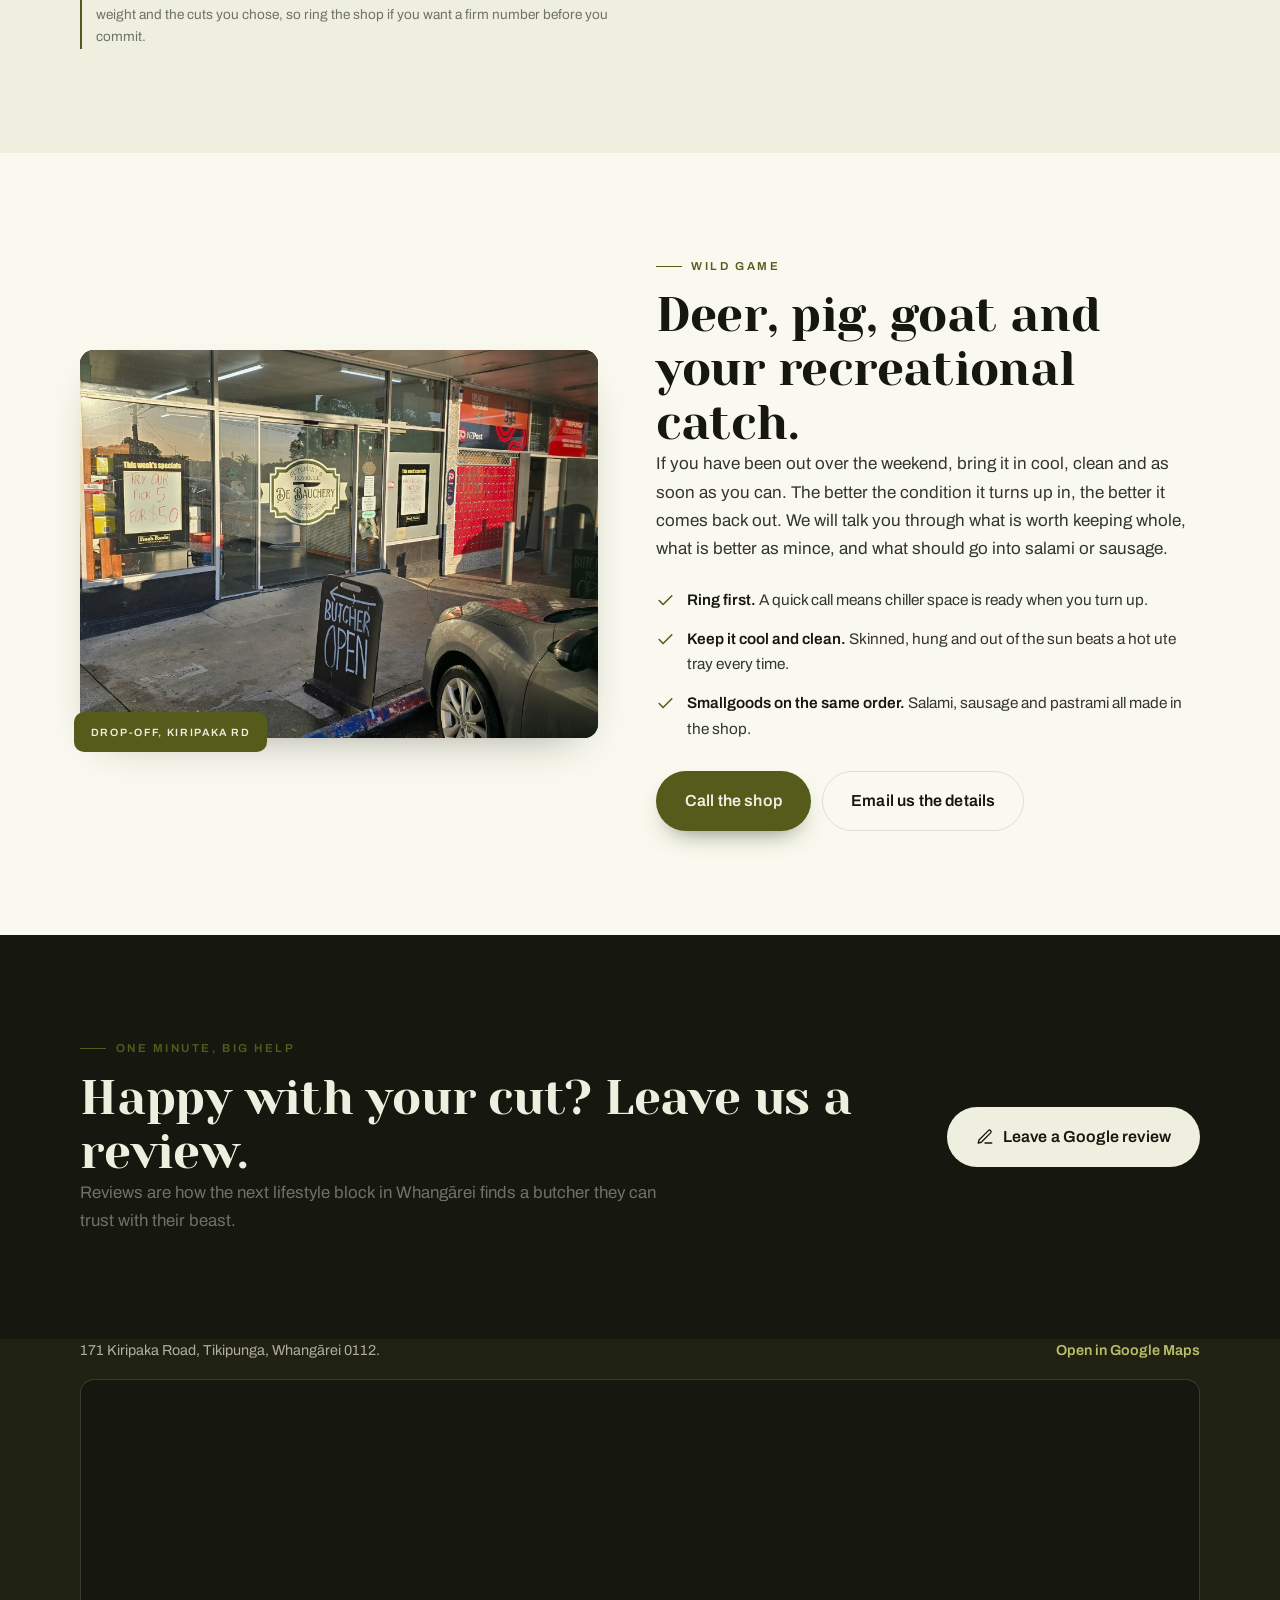
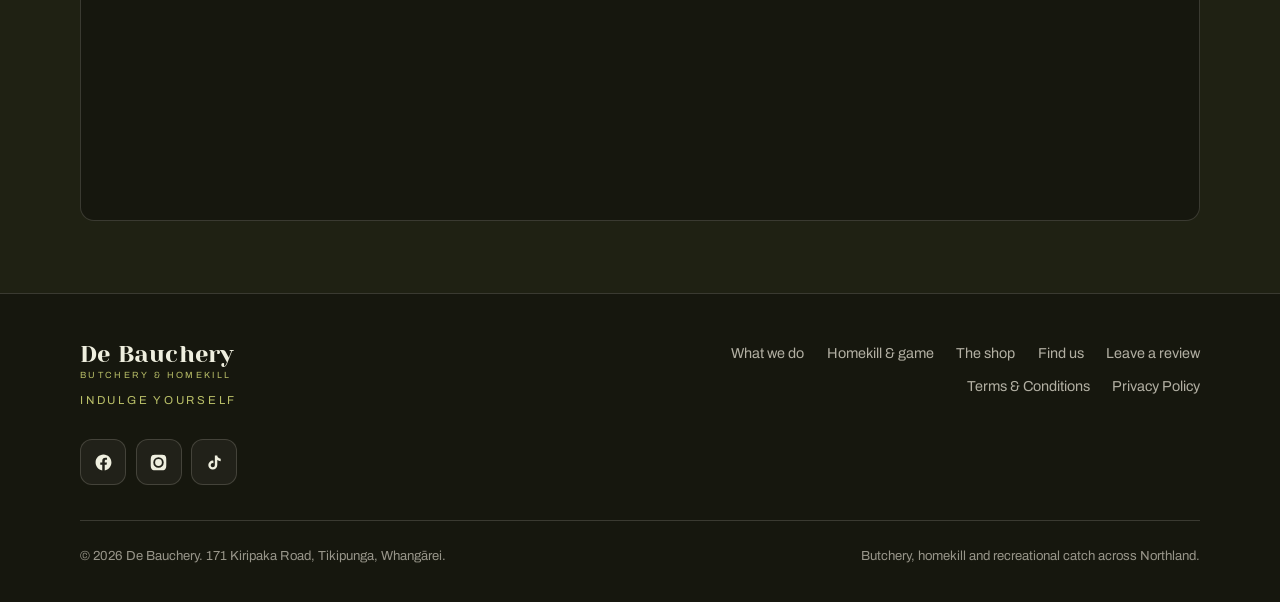
==== commit 82b59e1c: "Nick and Trudi's changes: Cutting Bench reword, their own photos, gallery, downloadable cut sheets C" ====
--- a/homekill.html
+++ b/homekill.html
@@ -9,7 +9,7 @@
 <meta property="og:type" content="article">
 <meta property="og:title" content="Homekill &amp; game processing | De Bauchery, Tikipunga">
 <meta property="og:description" content="Booking, cut sheets, guide rates and collection for homekill, wild game and recreational catch in Whangārei.">
-<meta property="og:image" content="img/debauchery-shopfront.jpg">
+<meta property="og:image" content="img/gallery/window-sign.jpg">
 <link rel="icon" href="data:image/svg+xml,%3Csvg xmlns='http://www.w3.org/2000/svg' viewBox='0 0 64 64'%3E%3Crect width='64' height='64' rx='14' fill='%234E5D3F'/%3E%3Ctext x='32' y='43' font-family='Georgia,serif' font-size='30' fill='%23EFEADC' text-anchor='middle'%3EDB%3C/text%3E%3C/svg%3E">
 <link rel="preconnect" href="https://fonts.googleapis.com">
 <link rel="preconnect" href="https://fonts.gstatic.com" crossorigin>
@@ -141,7 +141,7 @@
   <div class="wrap split">
     <div class="about-shot rv">
       <div class="shot">
-        <img src="img/debauchery-shopfront.jpg" alt="The De Bauchery shopfront on Kiripaka Road, Tikipunga" loading="lazy" width="960" height="592">
+        <img src="img/gallery/shopfront.jpg" alt="The De Bauchery shopfront on Kiripaka Road, Tikipunga" loading="lazy" width="1830" height="1920">
       </div>
       <span class="corner-tag">Drop-off, Kiripaka Rd</span>
     </div>
--- a/style.css
+++ b/style.css
@@ -155,9 +155,18 @@
 .curtain-mark { text-align: center; padding: 0 24px; }
 .curtain-logo { width: min(420px, 74vw); height: auto; margin: 0 auto 0.9rem; display: block; }
 .farm-partners .partner-links { margin-top: 1.35rem; }
+.farm-partners { padding: clamp(2.8rem, 6vw, 4.5rem) 0; }
+.farm-partners .split { align-items: start; }
+.partner-stack { display: grid; gap: .8rem; }
 .farm-badge { background: var(--ink); border-radius: 18px; padding: clamp(1.4rem, 4vw, 3rem); display: grid; place-items: center; text-align: center; box-shadow: 0 18px 36px rgba(25,28,21,.18); }
 .farm-badge img { width: min(100%, 360px); height: auto; }
 .farm-badge p { color: var(--bone); margin: .8rem 0 0; font-weight: 600; }
+.partner-stack .farm-badge { min-height: 220px; padding: 1rem; }
+.partner-stack .farm-badge img { width: min(75%, 380px); }
+.partner-logos { display: grid; grid-template-columns: repeat(2, minmax(0, 1fr)); gap: .8rem; width: 100%; }
+.partner-logo { display: grid; place-items: center; min-height: 96px; padding: .55rem 1rem; border-radius: 14px; background: var(--bone); transition: transform .25s var(--ease), box-shadow .25s var(--ease); }
+.partner-logo:hover { transform: translateY(-3px); box-shadow: 0 10px 22px rgba(0,0,0,.2); }
+.partner-logo img { width: min(100%, 300px); max-height: 70px; object-fit: contain; }
 .curtain-mark .cm-kicker,
 .curtain-mark .cm-sub {
   font-size: 0.66rem;
@@ -746,3 +755,47 @@
 .cut-sheet-note p:not(.eyebrow) { max-width: 58ch; color: var(--muted); font-size: .92rem; }
 .cut-sheet-note .btn { flex: none; }
 @media (max-width: 700px) { .cut-sheet-note { display: block; } .cut-sheet-note .btn { margin-top: 1rem; } }
+
+/* FAQ */
+.faq-grid { display: grid; grid-template-columns: minmax(0, .85fr) minmax(0, 1.15fr); gap: clamp(2rem, 5vw, 4.5rem); align-items: start; }
+.faq .sec-head { position: sticky; top: 110px; margin-bottom: 0; }
+.faq .sec-head .eyebrow { color: var(--olive); }
+.faq .sec-head .eyebrow::before { background: var(--olive); }
+.faq .sec-head .lede { color: var(--muted); }
+.faq .sec-head a { color: var(--olive-deep); font-weight: 600; }
+.faq-list { border-top: 1px solid var(--line); }
+.faq-item { border-bottom: 1px solid var(--line); }
+.faq-item summary { list-style: none; cursor: pointer; display: flex; align-items: center; justify-content: space-between; gap: 1.25rem; padding: 1.3rem 0; font-weight: 600; font-size: 1.08rem; color: var(--ink); line-height: 1.35; }
+.faq-item summary::-webkit-details-marker { display: none; }
+.faq-item summary:hover { color: var(--olive-deep); }
+.faq-item summary:focus-visible { outline: 2px solid var(--olive); outline-offset: 4px; border-radius: 4px; }
+.faq-ico { position: relative; flex: none; width: 34px; height: 34px; border-radius: 50%; border: 1px solid var(--line); transition: background .25s var(--ease), border-color .25s var(--ease); }
+.faq-ico::before, .faq-ico::after { content: ""; position: absolute; left: 50%; top: 50%; width: 12px; height: 1.75px; background: var(--ink); transform: translate(-50%, -50%); transition: transform .3s var(--ease), opacity .3s var(--ease); }
+.faq-ico::after { transform: translate(-50%, -50%) rotate(90deg); }
+.faq-item[open] .faq-ico { background: var(--olive); border-color: var(--olive); }
+.faq-item[open] .faq-ico::before, .faq-item[open] .faq-ico::after { background: var(--cream); }
+.faq-item[open] .faq-ico::after { transform: translate(-50%, -50%) rotate(90deg) scaleX(0); }
+.faq-a { padding: 0 3.5rem 1.4rem 0; color: var(--body); max-width: 62ch; }
+.faq-a a { color: var(--olive-deep); font-weight: 600; }
+@media (max-width: 860px) {
+  .faq-grid { grid-template-columns: 1fr; }
+  .faq .sec-head { position: static; }
+  .faq-a { padding-right: 0; }
+}
+
+/* Cut sheet downloads */
+.cut-sheet-dl { display: flex; flex-wrap: wrap; gap: .6rem; flex: none; }
+.cut-sheet-dl .btn svg { width: 16px; height: 16px; }
+@media (max-width: 700px) { .cut-sheet-dl { margin-top: 1rem; } .cut-sheet-dl .btn { flex: 1 1 100%; justify-content: center; } }
+
+/* Gallery */
+.gal-grid { columns: 4 240px; column-gap: 12px; }
+.gal-item { display: block; margin-bottom: 12px; border-radius: var(--radius-sm); overflow: hidden; break-inside: avoid; position: relative; }
+.gal-item img { width: 100%; height: auto; display: block; transition: transform .5s var(--ease), filter .3s ease; filter: saturate(0.9) contrast(1.04); }
+.gal-item:hover img { transform: scale(1.04); filter: none; }
+.gal-item:focus-visible { outline: 2px solid var(--olive-lt); outline-offset: 3px; }
+.gal-box { border: 0; padding: 0; background: transparent; max-width: 94vw; max-height: 92vh; overflow: visible; }
+.gal-box::backdrop { background: rgba(10, 11, 7, .9); }
+.gal-box img { display: block; max-width: 94vw; max-height: 92vh; border-radius: var(--radius-sm); }
+.gal-close { position: absolute; top: -14px; right: -14px; width: 44px; height: 44px; border-radius: 50%; border: 0; background: var(--bone); color: var(--ink); font-size: 1.6rem; line-height: 1; cursor: pointer; }
+@media (max-width: 560px) { .gal-grid { columns: 2; column-gap: 8px; } .gal-item { margin-bottom: 8px; } .gal-close { top: 6px; right: 6px; } }
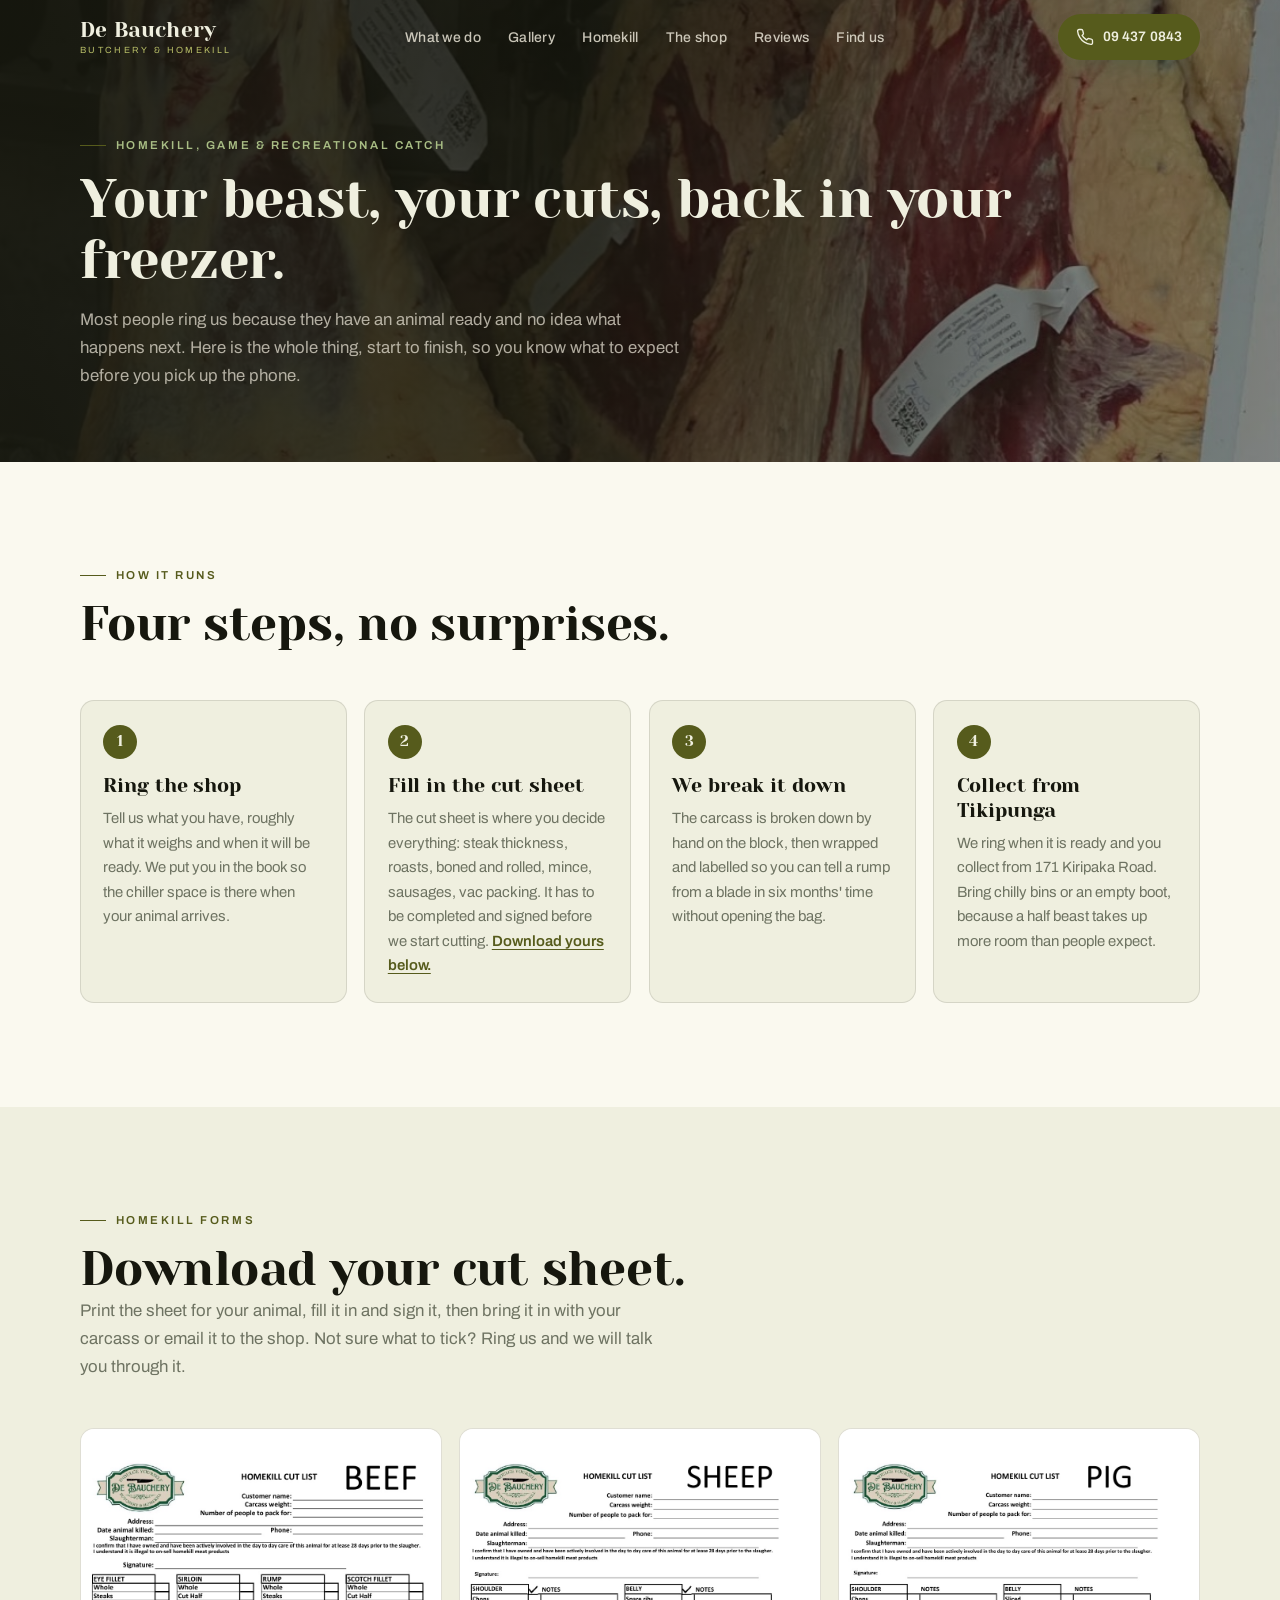
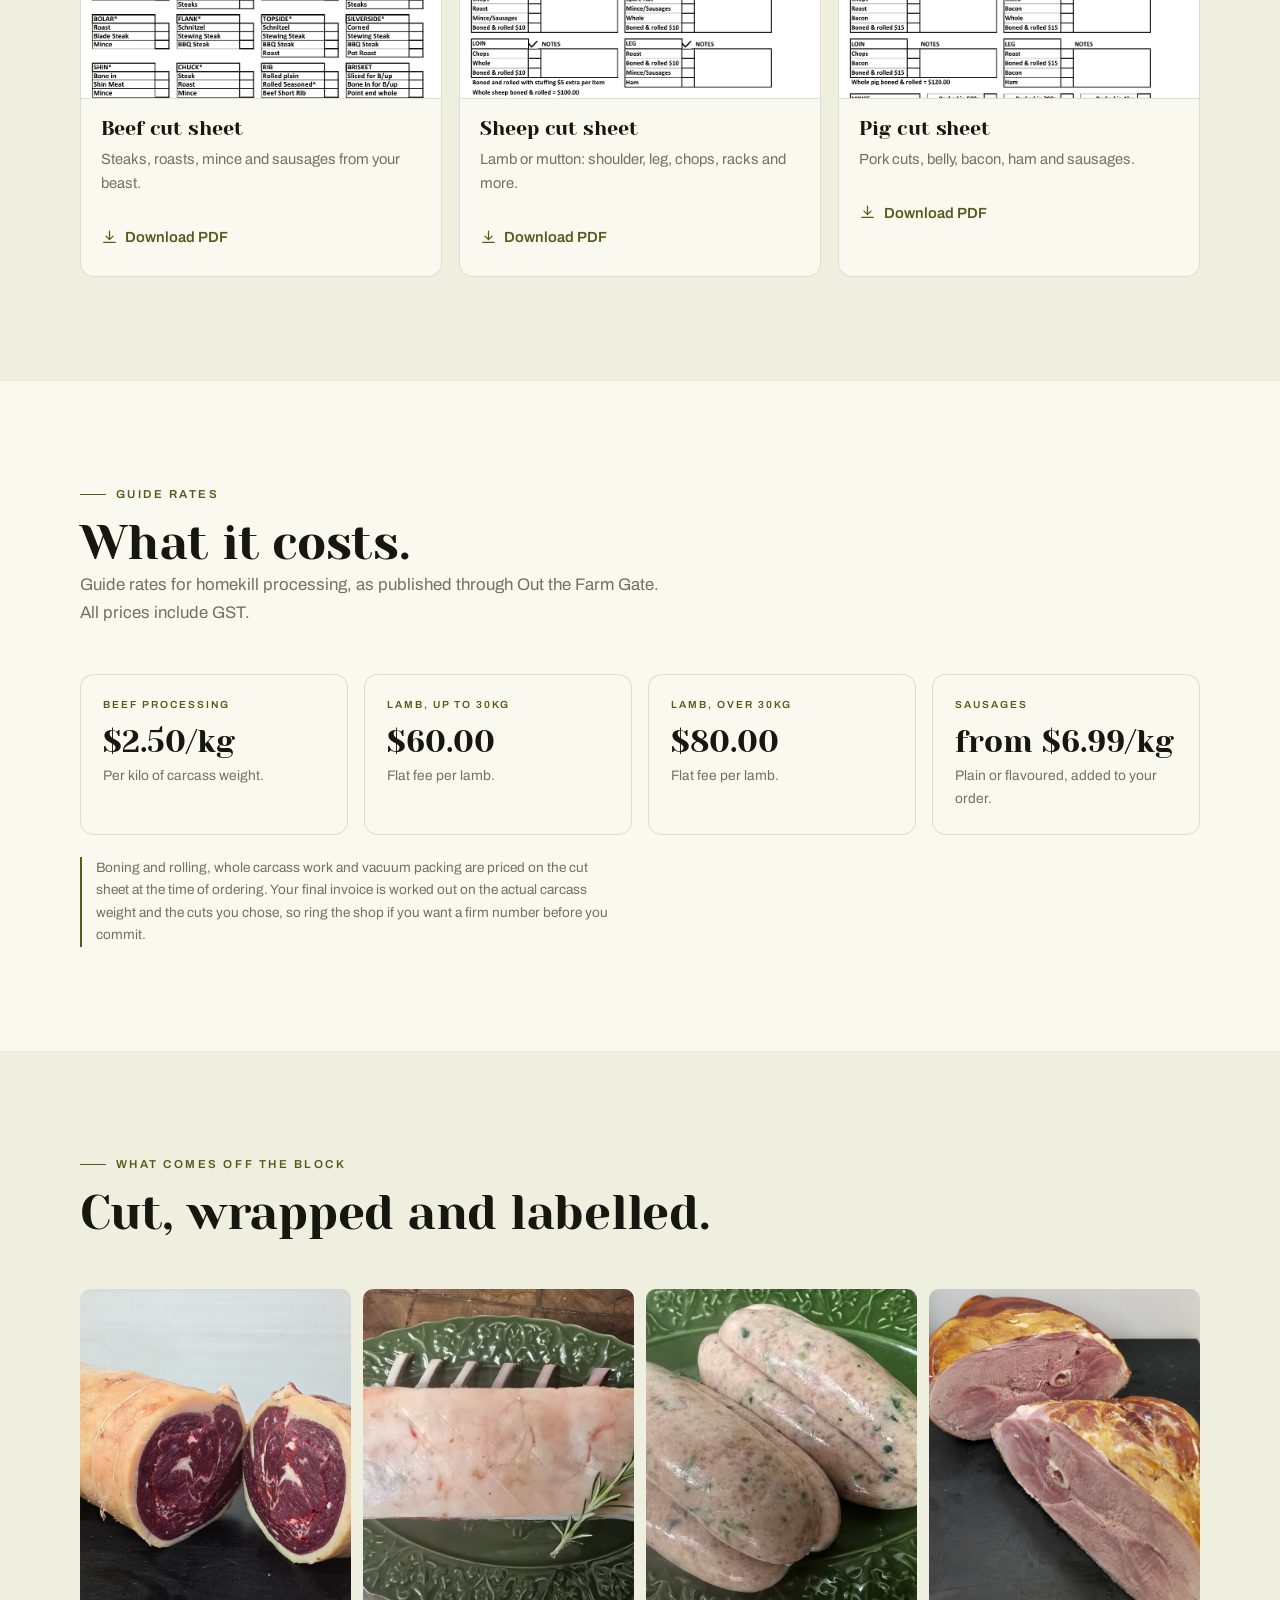
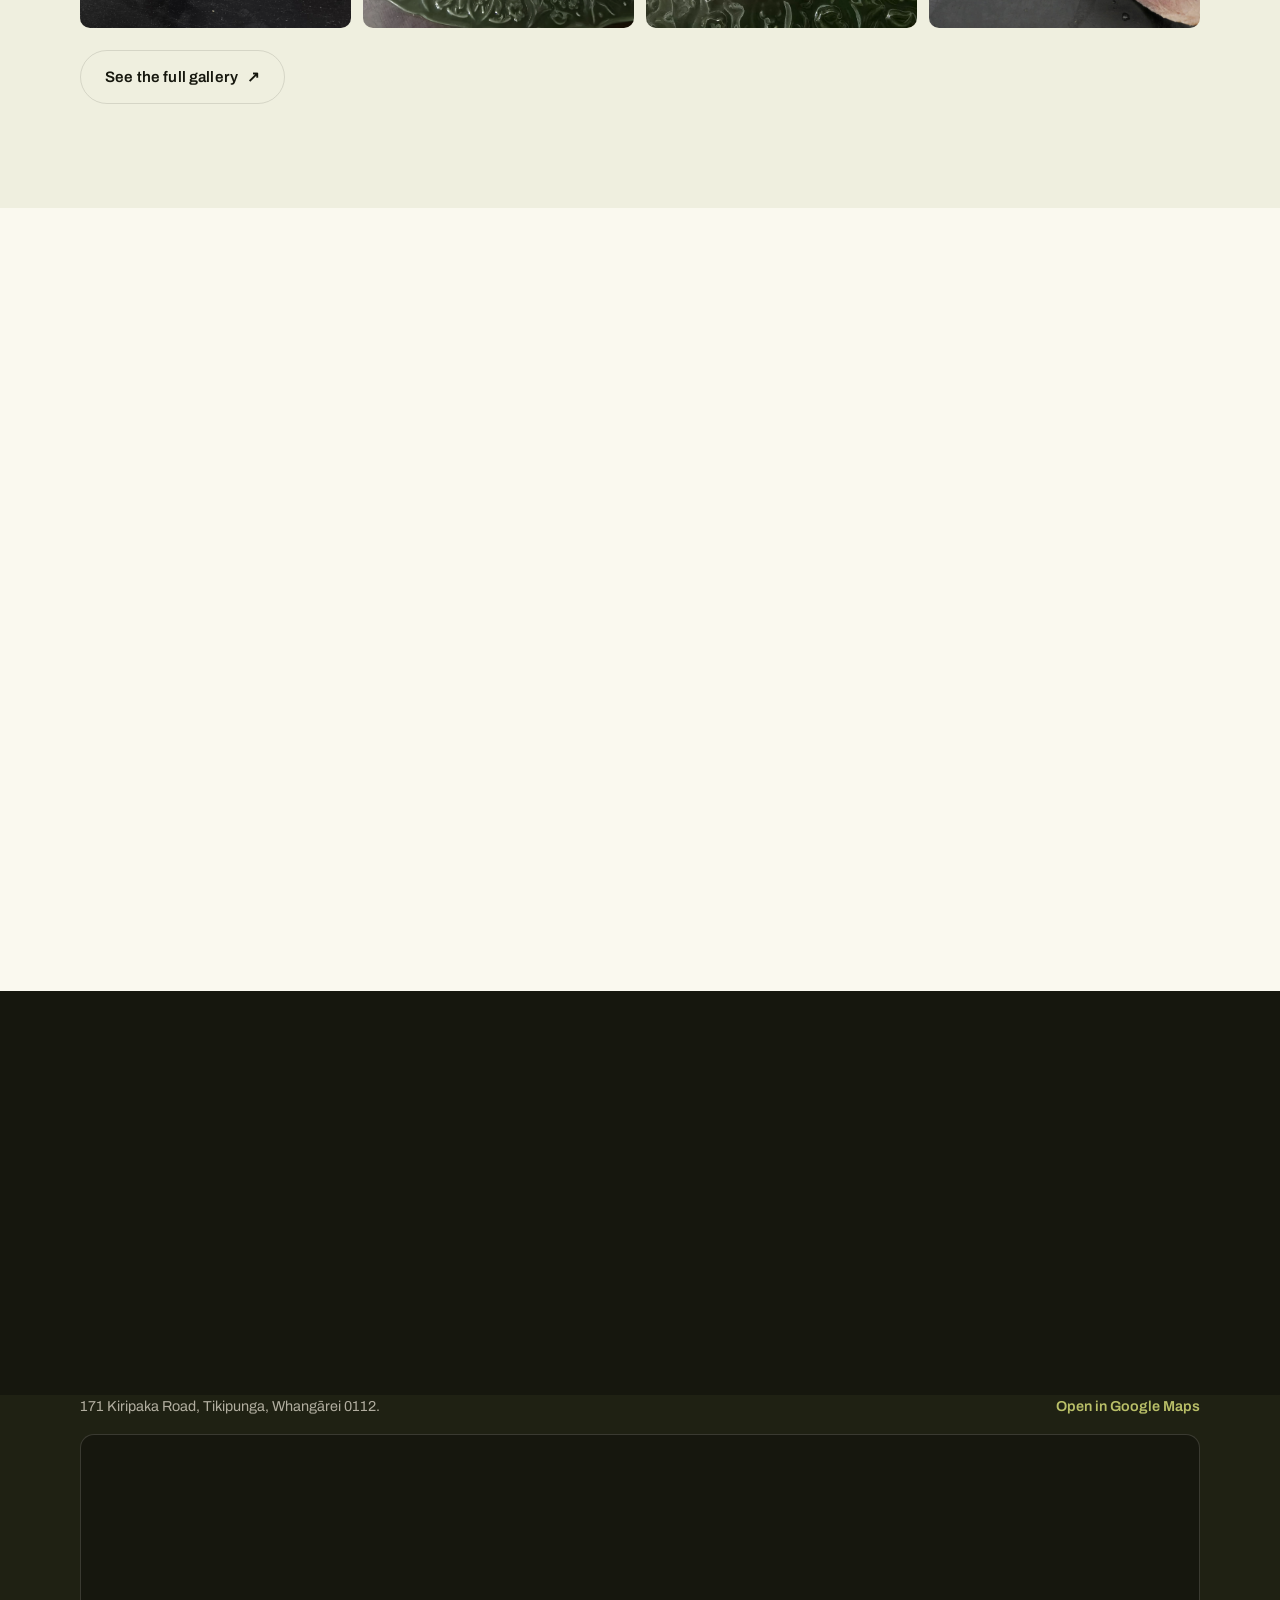
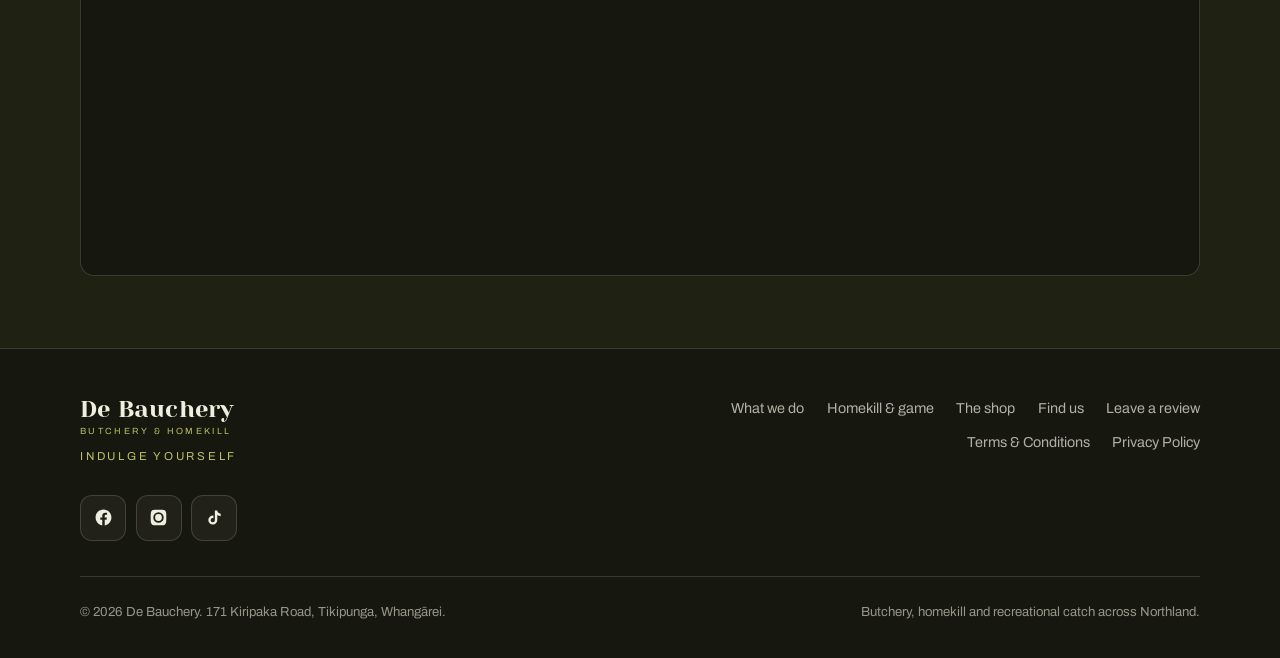
==== commit 36dc9207: "Homekill page: downloadable cut sheet forms, photo header and strip; gallery moved up Co-Authored-By" ====
--- a/homekill.html
+++ b/homekill.html
@@ -35,6 +35,7 @@
     </a>
     <nav class="nav-links" aria-label="Main">
       <a href="index.html#services">What we do</a>
+      <a href="index.html#gallery">Gallery</a>
       <a href="homekill.html">Homekill</a>
       <a href="index.html#about">The shop</a>
       <a href="index.html#reviews">Reviews</a>
@@ -55,6 +56,7 @@
 
 <div class="mobile-menu" id="mobileMenu">
   <a class="mm-link" href="index.html#services">What we do</a>
+  <a class="mm-link" href="index.html#gallery">Gallery</a>
   <a class="mm-link" href="homekill.html">Homekill &amp; game</a>
   <a class="mm-link" href="index.html#about">The shop</a>
   <a class="mm-link" href="index.html#reviews">Reviews</a>
@@ -65,7 +67,8 @@
   </div>
 </div>
 
-<section class="page-head">
+<section class="page-head page-head--photo">
+  <img class="ph-bg" src="img/gallery/beef-sides.jpg" alt="" aria-hidden="true" fetchpriority="high" width="1123" height="1920">
   <div class="wrap">
     <p class="eyebrow" style="color:#A9BE85">Homekill, game &amp; recreational catch</p>
     <h1>Your beast, your cuts, back in your freezer.</h1>
@@ -88,7 +91,7 @@
       <div class="step rv" data-d="1">
         <div class="num">2</div>
         <h3>Fill in the cut sheet</h3>
-        <p>The cut sheet is where you decide everything: steak thickness, roasts, boned and rolled, mince, sausages, vac packing. It has to be completed and signed before we start cutting.</p>
+        <p>The cut sheet is where you decide everything: steak thickness, roasts, boned and rolled, mince, sausages, vac packing. It has to be completed and signed before we start cutting. <a class="inline-link" href="#cut-sheets">Download yours below.</a></p>
       </div>
       <div class="step rv" data-d="2">
         <div class="num">3</div>
@@ -104,7 +107,43 @@
   </div>
 </section>
 
-<section class="band-bone">
+<section class="band-bone" id="cut-sheets">
+  <div class="wrap">
+    <div class="sec-head rv">
+      <p class="eyebrow">Homekill forms</p>
+      <h2>Download your cut sheet.</h2>
+      <p class="lede">Print the sheet for your animal, fill it in and sign it, then bring it in with your carcass or email it to the shop. Not sure what to tick? Ring us and we will talk you through it.</p>
+    </div>
+    <div class="cs-grid">
+      <a class="cs-card rv" href="downloads/beef-cut-sheet.pdf" download>
+        <div class="cs-thumb"><img src="img/beef-cut-sheet-preview.jpg" alt="Preview of the De Bauchery beef homekill cut sheet" loading="lazy" width="910" height="1287" data-img-role="small"></div>
+        <div class="cs-body">
+          <h3>Beef cut sheet</h3>
+          <p>Steaks, roasts, mince and sausages from your beast.</p>
+          <span class="cs-dl"><svg viewBox="0 0 24 24" fill="none" stroke="currentColor" stroke-width="1.8" stroke-linecap="round" stroke-linejoin="round" aria-hidden="true"><path d="M12 3v12m0 0-5-5m5 5 5-5M4 19h16"/></svg> Download PDF</span>
+        </div>
+      </a>
+      <a class="cs-card rv" href="downloads/sheep-cut-sheet.pdf" download>
+        <div class="cs-thumb"><img src="img/sheep-cut-sheet-preview.jpg" alt="Preview of the De Bauchery sheep homekill cut sheet" loading="lazy" width="910" height="1287" data-img-role="small"></div>
+        <div class="cs-body">
+          <h3>Sheep cut sheet</h3>
+          <p>Lamb or mutton: shoulder, leg, chops, racks and more.</p>
+          <span class="cs-dl"><svg viewBox="0 0 24 24" fill="none" stroke="currentColor" stroke-width="1.8" stroke-linecap="round" stroke-linejoin="round" aria-hidden="true"><path d="M12 3v12m0 0-5-5m5 5 5-5M4 19h16"/></svg> Download PDF</span>
+        </div>
+      </a>
+      <a class="cs-card rv" href="downloads/pig-cut-sheet.pdf" download>
+        <div class="cs-thumb"><img src="img/pig-cut-sheet-preview.jpg" alt="Preview of the De Bauchery pig homekill cut sheet" loading="lazy" width="910" height="1287" data-img-role="small"></div>
+        <div class="cs-body">
+          <h3>Pig cut sheet</h3>
+          <p>Pork cuts, belly, bacon, ham and sausages.</p>
+          <span class="cs-dl"><svg viewBox="0 0 24 24" fill="none" stroke="currentColor" stroke-width="1.8" stroke-linecap="round" stroke-linejoin="round" aria-hidden="true"><path d="M12 3v12m0 0-5-5m5 5 5-5M4 19h16"/></svg> Download PDF</span>
+        </div>
+      </a>
+    </div>
+  </div>
+</section>
+
+<section class="band-cream">
   <div class="wrap">
     <div class="sec-head rv">
       <p class="eyebrow">Guide rates</p>
@@ -137,11 +176,31 @@
   </div>
 </section>
 
+<section class="band-bone">
+  <div class="wrap">
+    <div class="sec-head rv">
+      <p class="eyebrow">What comes off the block</p>
+      <h2>Cut, wrapped and labelled.</h2>
+    </div>
+    <div class="photo-strip">
+      <a class="gal-item rv" href="img/gallery/rolled-beef.jpg" data-gal><img src="img/gallery/rolled-beef.jpg" alt="Boned and rolled beef cut in half" loading="lazy" width="1684" height="1920"></a>
+      <a class="gal-item rv" href="img/gallery/lamb-rack.jpg" data-gal><img src="img/gallery/lamb-rack.jpg" alt="A lamb rack with rosemary" loading="lazy" width="1920" height="1720"></a>
+      <a class="gal-item rv" href="img/gallery/sausages.jpg" data-gal><img src="img/gallery/sausages.jpg" alt="Homemade sausages" loading="lazy" width="1784" height="1920"></a>
+      <a class="gal-item rv" href="img/gallery/ham.jpg" data-gal><img src="img/gallery/ham.jpg" alt="A whole cured ham" loading="lazy" width="1573" height="1920"></a>
+    </div>
+    <p class="strip-more rv"><a class="btn btn-ghost" href="index.html#gallery">See the full gallery <span aria-hidden="true">↗</span></a></p>
+  </div>
+  <dialog class="gal-box" id="galBox" aria-label="Photo viewer">
+    <button class="gal-close" type="button" aria-label="Close photo">&times;</button>
+    <img src="" alt="">
+  </dialog>
+</section>
+
 <section class="band-cream">
   <div class="wrap split">
     <div class="about-shot rv">
       <div class="shot">
-        <img src="img/gallery/shopfront.jpg" alt="The De Bauchery shopfront on Kiripaka Road, Tikipunga" loading="lazy" width="1830" height="1920">
+        <img src="img/gallery/shopfront.jpg" alt="The De Bauchery shopfront on Kiripaka Road, Tikipunga, with the Butcher Open sign out" loading="lazy" width="1830" height="1920">
       </div>
       <span class="corner-tag">Drop-off, Kiripaka Rd</span>
     </div>
--- a/style.css
+++ b/style.css
@@ -799,3 +799,31 @@
 .gal-box img { display: block; max-width: 94vw; max-height: 92vh; border-radius: var(--radius-sm); }
 .gal-close { position: absolute; top: -14px; right: -14px; width: 44px; height: 44px; border-radius: 50%; border: 0; background: var(--bone); color: var(--ink); font-size: 1.6rem; line-height: 1; cursor: pointer; }
 @media (max-width: 560px) { .gal-grid { columns: 2; column-gap: 8px; } .gal-item { margin-bottom: 8px; } .gal-close { top: 6px; right: 6px; } }
+
+/* Homekill page: photo header */
+.page-head--photo { position: relative; overflow: hidden; isolation: isolate; }
+.page-head--photo .ph-bg { position: absolute; inset: 0; width: 100%; height: 100%; object-fit: cover; object-position: center 30%; z-index: -2; filter: saturate(0.85) contrast(1.05); }
+.page-head--photo::before { content: ""; position: absolute; inset: 0; z-index: -1; background: linear-gradient(100deg, rgba(22, 23, 14, .94) 0%, rgba(22, 23, 14, .82) 45%, rgba(22, 23, 14, .45) 100%); }
+.inline-link { color: var(--olive); font-weight: 600; text-decoration: underline; text-underline-offset: 3px; }
+
+/* Homekill cut sheet forms */
+.cs-grid { display: grid; gap: 1.1rem; grid-template-columns: 1fr; }
+@media (min-width: 720px) { .cs-grid { grid-template-columns: repeat(3, 1fr); } }
+.cs-card { display: flex; flex-direction: column; background: var(--cream); border: 1px solid var(--line); border-radius: var(--radius); overflow: hidden; transition: transform .3s var(--ease), box-shadow .3s var(--ease); }
+.cs-card:hover { transform: translateY(-4px); box-shadow: var(--shadow); }
+.cs-card:focus-visible { outline: 2px solid var(--olive); outline-offset: 3px; }
+.cs-thumb { background: #fff; aspect-ratio: 4 / 3; overflow: hidden; border-bottom: 1px solid var(--line); }
+.cs-thumb img { width: 100%; height: auto; display: block; }
+.cs-body { padding: 1.15rem 1.25rem 1.3rem; }
+.cs-body h3 { margin-bottom: .3rem; }
+.cs-body p { color: var(--muted); font-size: .92rem; }
+.cs-dl { display: inline-flex; align-items: center; gap: .45rem; margin-top: .85rem; color: var(--olive); font-weight: 600; font-size: .92rem; }
+.cs-dl svg { width: 17px; height: 17px; }
+
+/* Homekill photo strip */
+.photo-strip { display: grid; gap: 12px; grid-template-columns: repeat(2, 1fr); }
+@media (min-width: 900px) { .photo-strip { grid-template-columns: repeat(4, 1fr); } }
+.photo-strip .gal-item { margin: 0; aspect-ratio: 4 / 5; }
+.photo-strip .gal-item img { height: 100%; object-fit: cover; }
+.strip-more { margin-top: 1.4rem; }
+.cs-card, .cs-card:hover { text-decoration: none; color: inherit; }
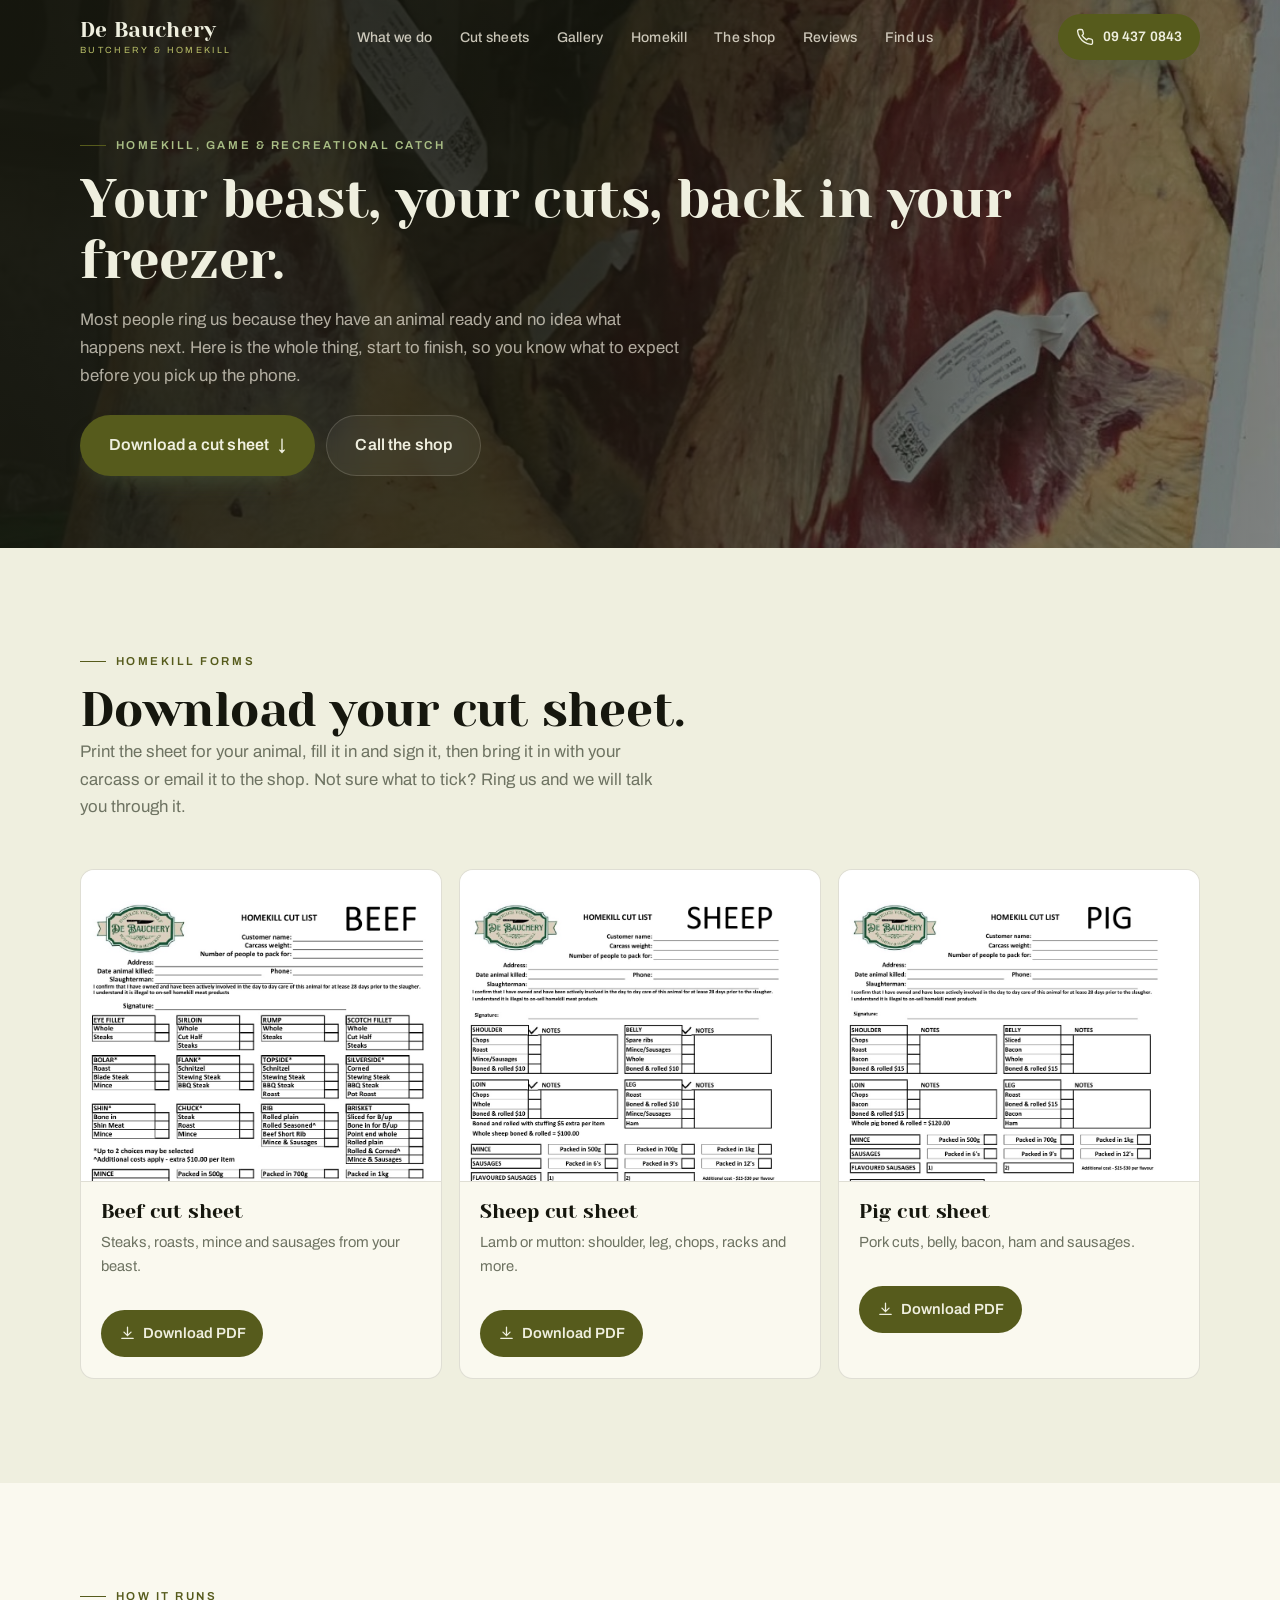
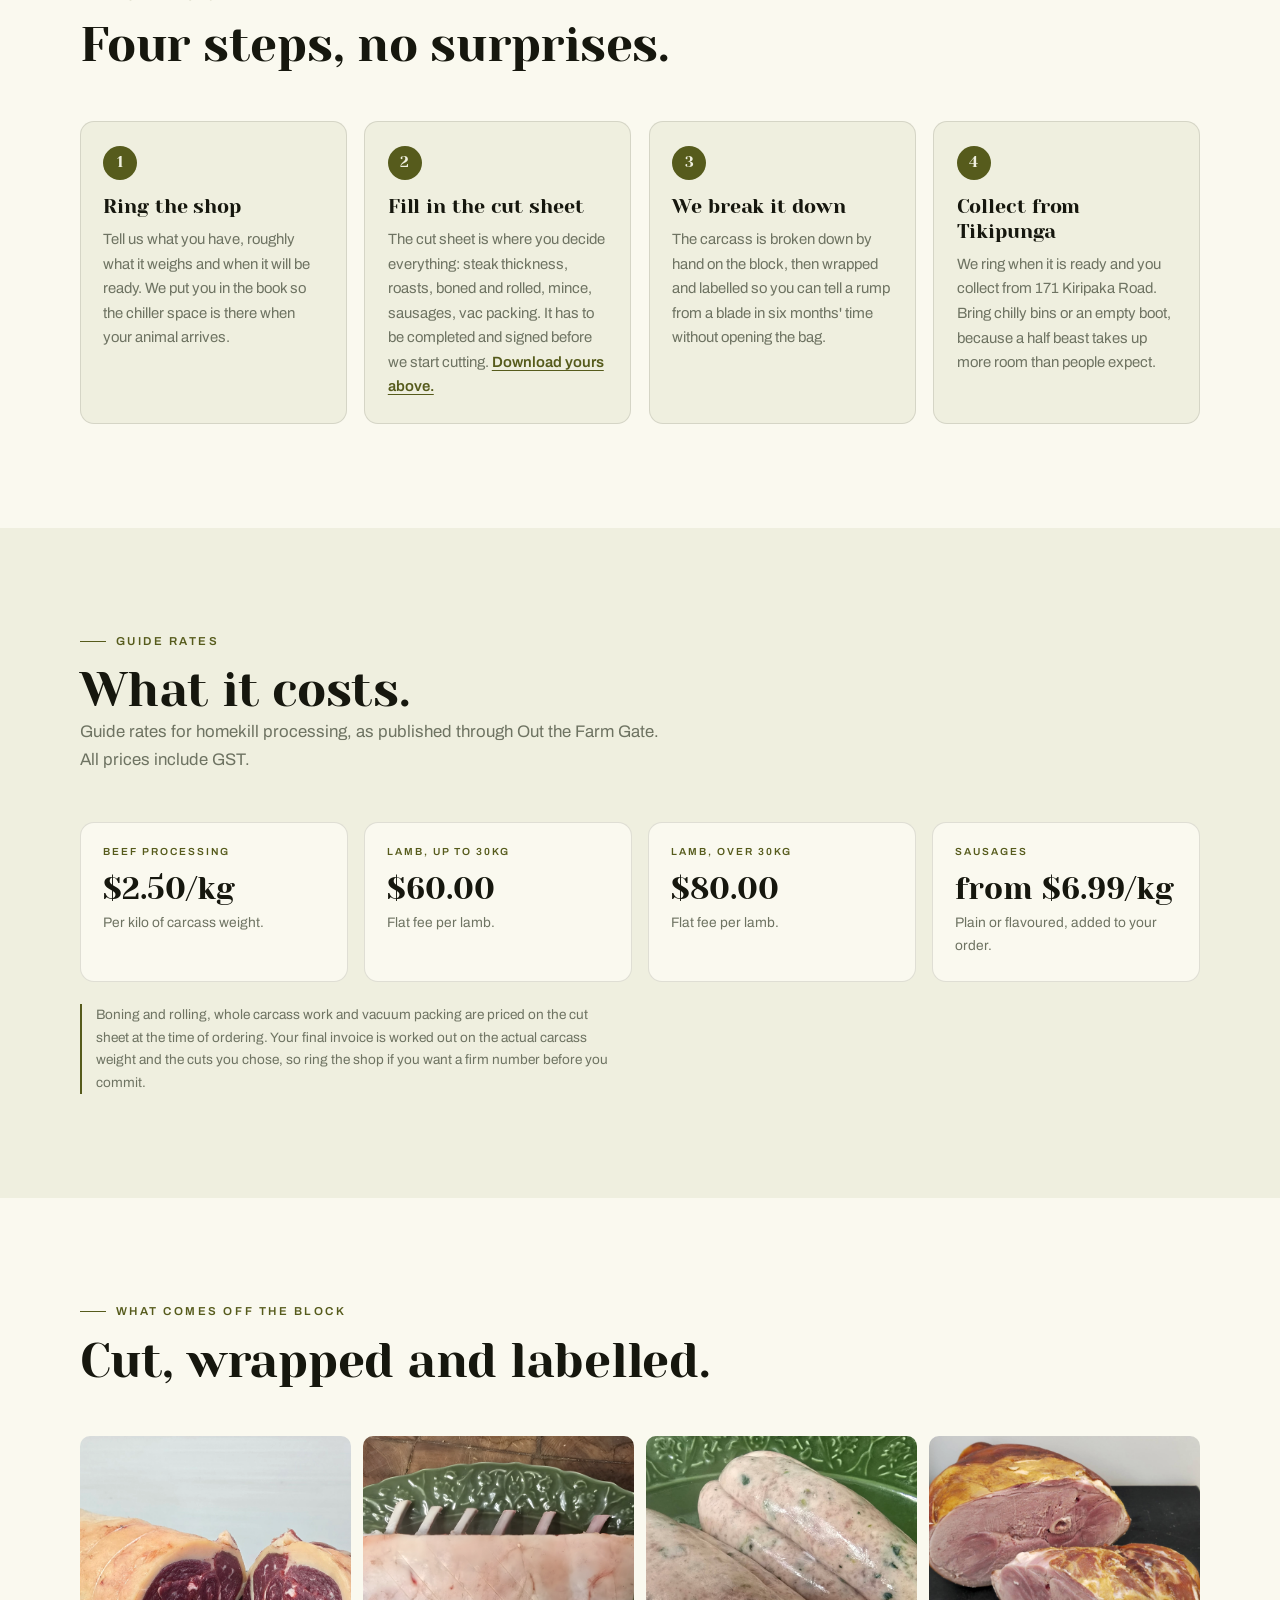
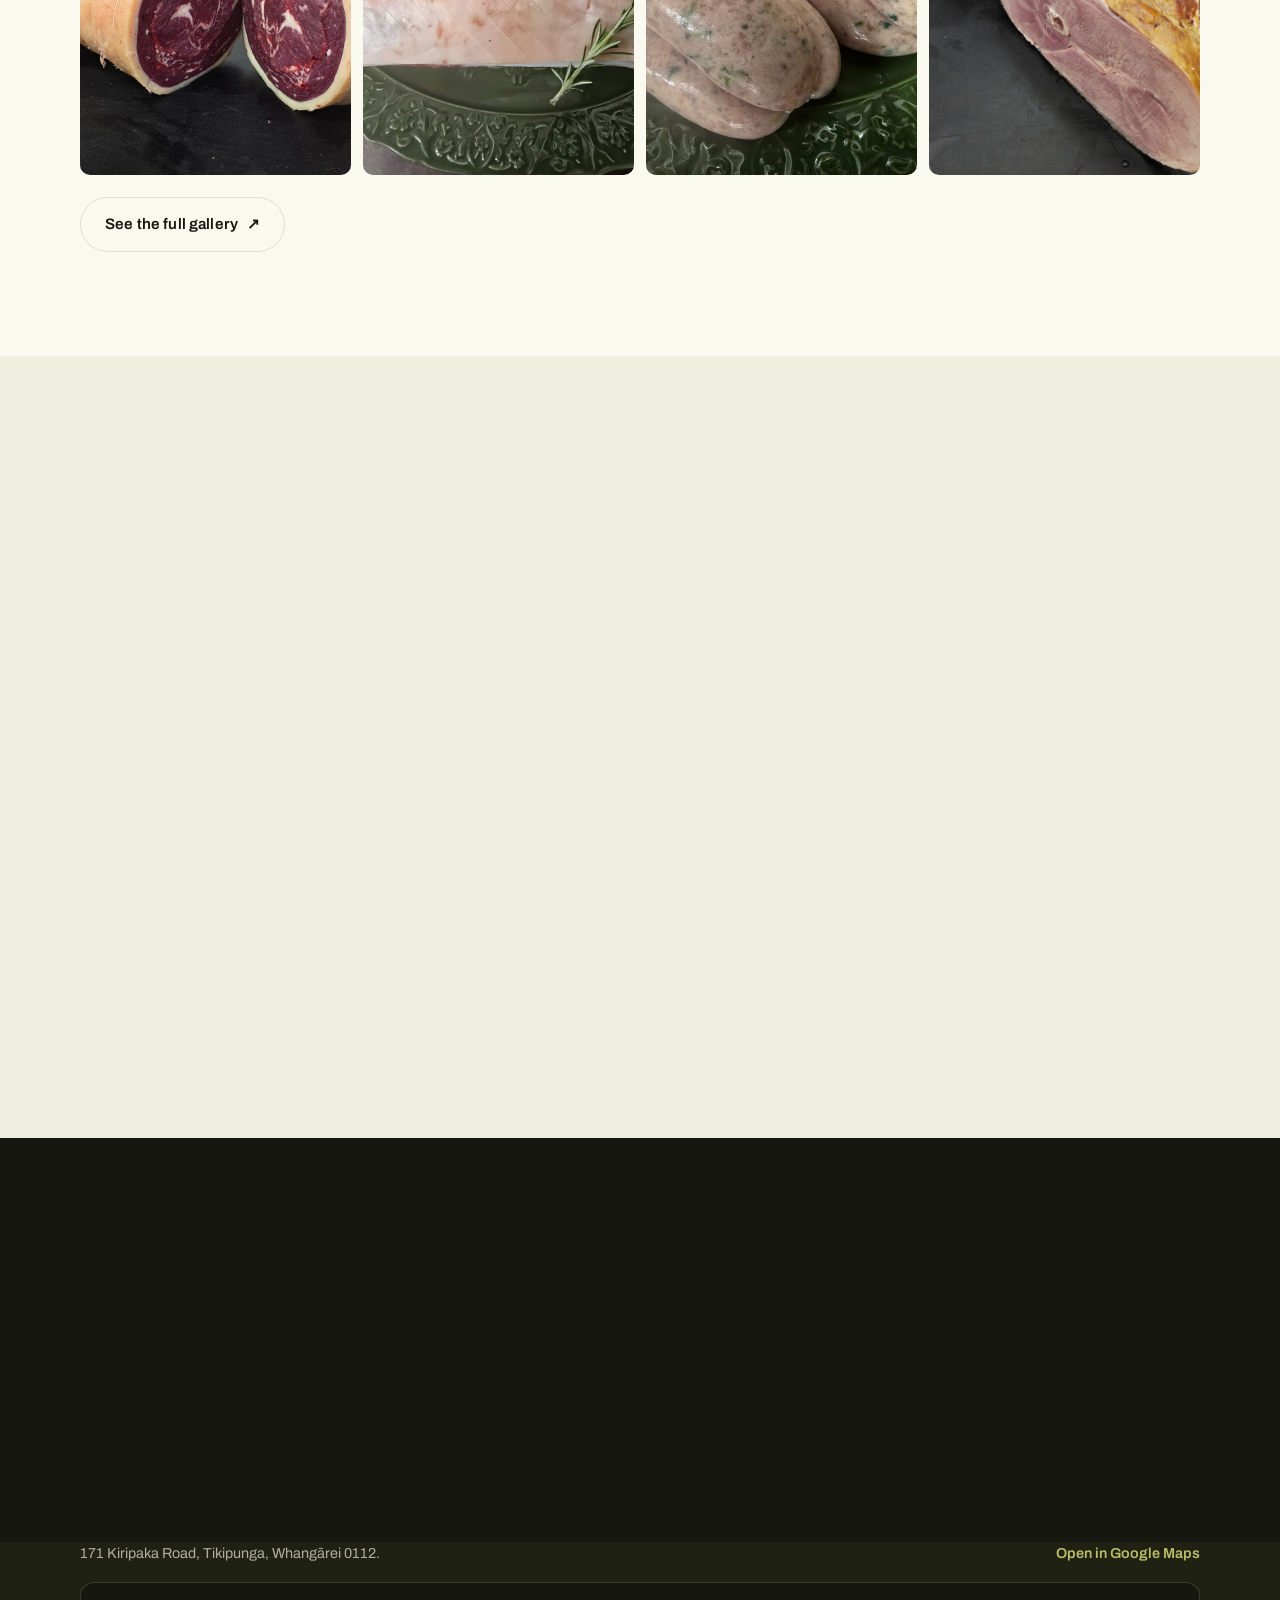
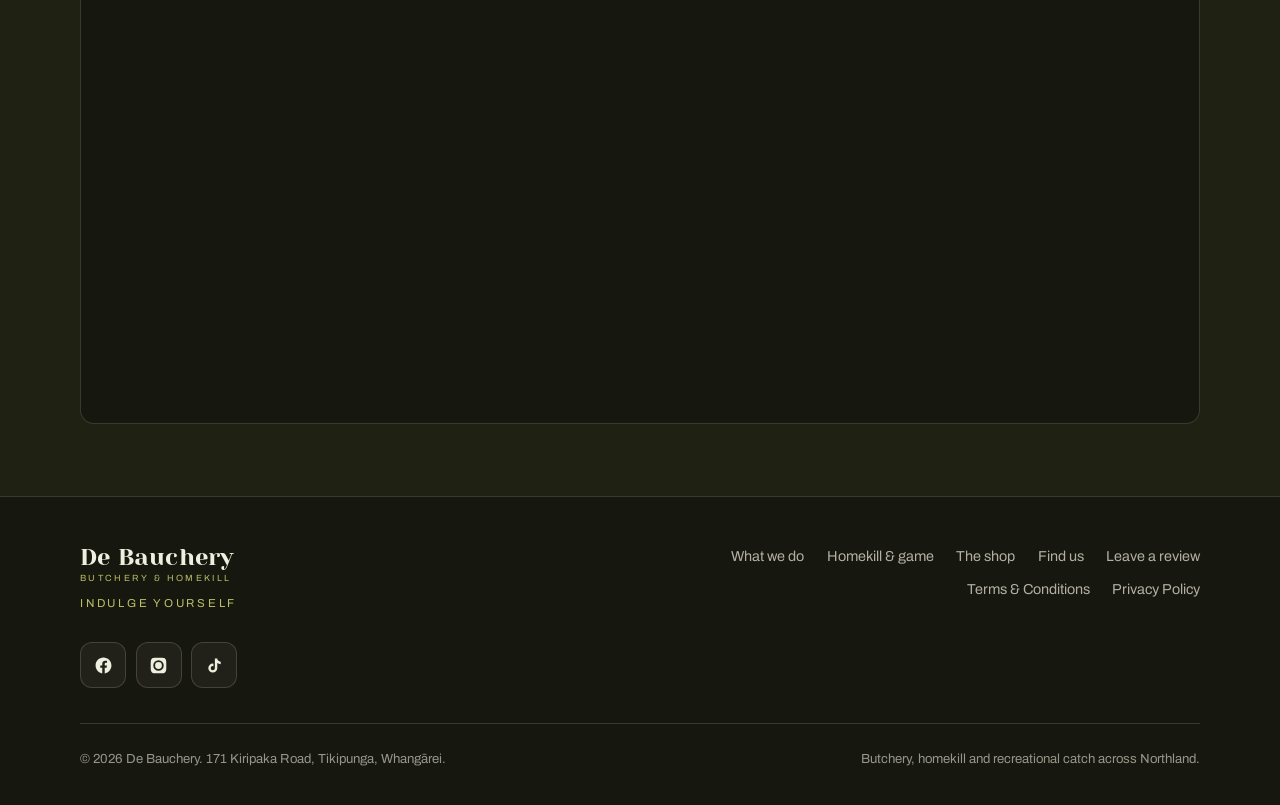
==== commit d00d9191: "Make the cut sheet forms a headline feature on both pages Co-Authored-By: Claude Opus 5.5 <noreply@a" ====
--- a/homekill.html
+++ b/homekill.html
@@ -35,6 +35,7 @@
     </a>
     <nav class="nav-links" aria-label="Main">
       <a href="index.html#services">What we do</a>
+      <a href="#cut-sheets">Cut sheets</a>
       <a href="index.html#gallery">Gallery</a>
       <a href="homekill.html">Homekill</a>
       <a href="index.html#about">The shop</a>
@@ -56,6 +57,7 @@
 
 <div class="mobile-menu" id="mobileMenu">
   <a class="mm-link" href="index.html#services">What we do</a>
+  <a class="mm-link" href="#cut-sheets">Cut sheets</a>
   <a class="mm-link" href="index.html#gallery">Gallery</a>
   <a class="mm-link" href="homekill.html">Homekill &amp; game</a>
   <a class="mm-link" href="index.html#about">The shop</a>
@@ -73,36 +75,9 @@
     <p class="eyebrow" style="color:#A9BE85">Homekill, game &amp; recreational catch</p>
     <h1>Your beast, your cuts, back in your freezer.</h1>
     <p class="lede">Most people ring us because they have an animal ready and no idea what happens next. Here is the whole thing, start to finish, so you know what to expect before you pick up the phone.</p>
-  </div>
-</section>
-
-<section class="band-cream">
-  <div class="wrap">
-    <div class="sec-head rv">
-      <p class="eyebrow">How it runs</p>
-      <h2>Four steps, no surprises.</h2>
-    </div>
-    <div class="step-grid">
-      <div class="step rv" data-d="0">
-        <div class="num">1</div>
-        <h3>Ring the shop</h3>
-        <p>Tell us what you have, roughly what it weighs and when it will be ready. We put you in the book so the chiller space is there when your animal arrives.</p>
-      </div>
-      <div class="step rv" data-d="1">
-        <div class="num">2</div>
-        <h3>Fill in the cut sheet</h3>
-        <p>The cut sheet is where you decide everything: steak thickness, roasts, boned and rolled, mince, sausages, vac packing. It has to be completed and signed before we start cutting. <a class="inline-link" href="#cut-sheets">Download yours below.</a></p>
-      </div>
-      <div class="step rv" data-d="2">
-        <div class="num">3</div>
-        <h3>We break it down</h3>
-        <p>The carcass is broken down by hand on the block, then wrapped and labelled so you can tell a rump from a blade in six months' time without opening the bag.</p>
-      </div>
-      <div class="step rv" data-d="3">
-        <div class="num">4</div>
-        <h3>Collect from Tikipunga</h3>
-        <p>We ring when it is ready and you collect from 171 Kiripaka Road. Bring chilly bins or an empty boot, because a half beast takes up more room than people expect.</p>
-      </div>
+    <div class="hero-ctas" style="margin-top:1.6rem">
+      <a class="btn btn-primary btn-lg" href="#cut-sheets">Download a cut sheet <span aria-hidden="true">↓</span></a>
+      <a class="btn btn-ghost-dk btn-lg" href="tel:+6494370843">Call the shop</a>
     </div>
   </div>
 </section>
@@ -146,6 +121,38 @@
 <section class="band-cream">
   <div class="wrap">
     <div class="sec-head rv">
+      <p class="eyebrow">How it runs</p>
+      <h2>Four steps, no surprises.</h2>
+    </div>
+    <div class="step-grid">
+      <div class="step rv" data-d="0">
+        <div class="num">1</div>
+        <h3>Ring the shop</h3>
+        <p>Tell us what you have, roughly what it weighs and when it will be ready. We put you in the book so the chiller space is there when your animal arrives.</p>
+      </div>
+      <div class="step rv" data-d="1">
+        <div class="num">2</div>
+        <h3>Fill in the cut sheet</h3>
+        <p>The cut sheet is where you decide everything: steak thickness, roasts, boned and rolled, mince, sausages, vac packing. It has to be completed and signed before we start cutting. <a class="inline-link" href="#cut-sheets">Download yours above.</a></p>
+      </div>
+      <div class="step rv" data-d="2">
+        <div class="num">3</div>
+        <h3>We break it down</h3>
+        <p>The carcass is broken down by hand on the block, then wrapped and labelled so you can tell a rump from a blade in six months' time without opening the bag.</p>
+      </div>
+      <div class="step rv" data-d="3">
+        <div class="num">4</div>
+        <h3>Collect from Tikipunga</h3>
+        <p>We ring when it is ready and you collect from 171 Kiripaka Road. Bring chilly bins or an empty boot, because a half beast takes up more room than people expect.</p>
+      </div>
+    </div>
+  </div>
+</section>
+
+
+<section class="band-bone">
+  <div class="wrap">
+    <div class="sec-head rv">
       <p class="eyebrow">Guide rates</p>
       <h2>What it costs.</h2>
       <p class="lede">Guide rates for homekill processing, as published through Out the Farm Gate. All prices include GST.</p>
@@ -176,7 +183,7 @@
   </div>
 </section>
 
-<section class="band-bone">
+<section class="band-cream">
   <div class="wrap">
     <div class="sec-head rv">
       <p class="eyebrow">What comes off the block</p>
@@ -196,7 +203,7 @@
   </dialog>
 </section>
 
-<section class="band-cream">
+<section class="band-bone">
   <div class="wrap split">
     <div class="about-shot rv">
       <div class="shot">
--- a/style.css
+++ b/style.css
@@ -827,3 +827,11 @@
 .photo-strip .gal-item img { height: 100%; object-fit: cover; }
 .strip-more { margin-top: 1.4rem; }
 .cs-card, .cs-card:hover { text-decoration: none; color: inherit; }
+
+/* Service cards: portrait boxes sized to the shop's own photos, no dead space */
+.svc .shot { aspect-ratio: 4 / 5; }
+.svc .shot img { object-fit: cover; filter: none; }
+/* Cut sheets: bigger download button on each card */
+.cs-dl { margin-top: 1rem; padding: .7rem 1.1rem; border-radius: 999px; background: var(--olive); color: var(--bone); }
+.cs-card:hover .cs-dl { background: var(--olive-deep); }
+.cs-thumb { aspect-ratio: 3 / 2.6; }
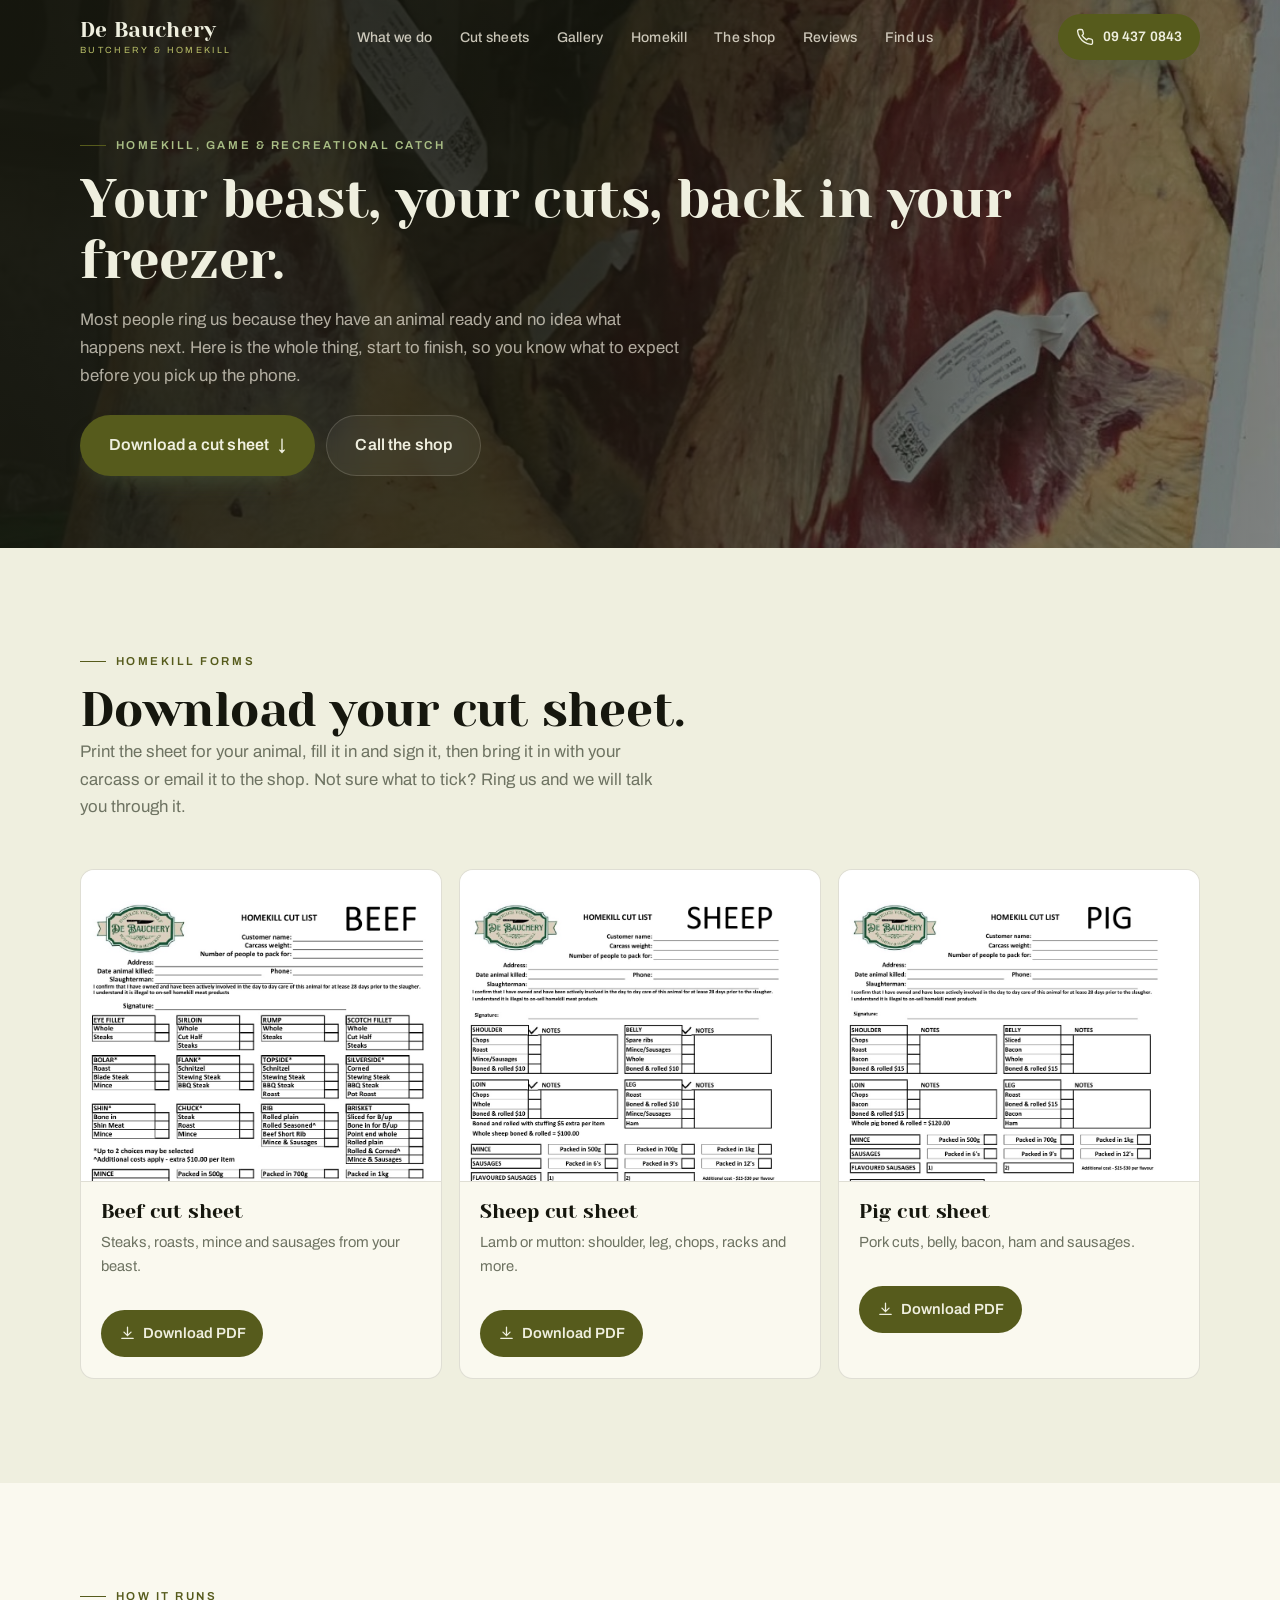
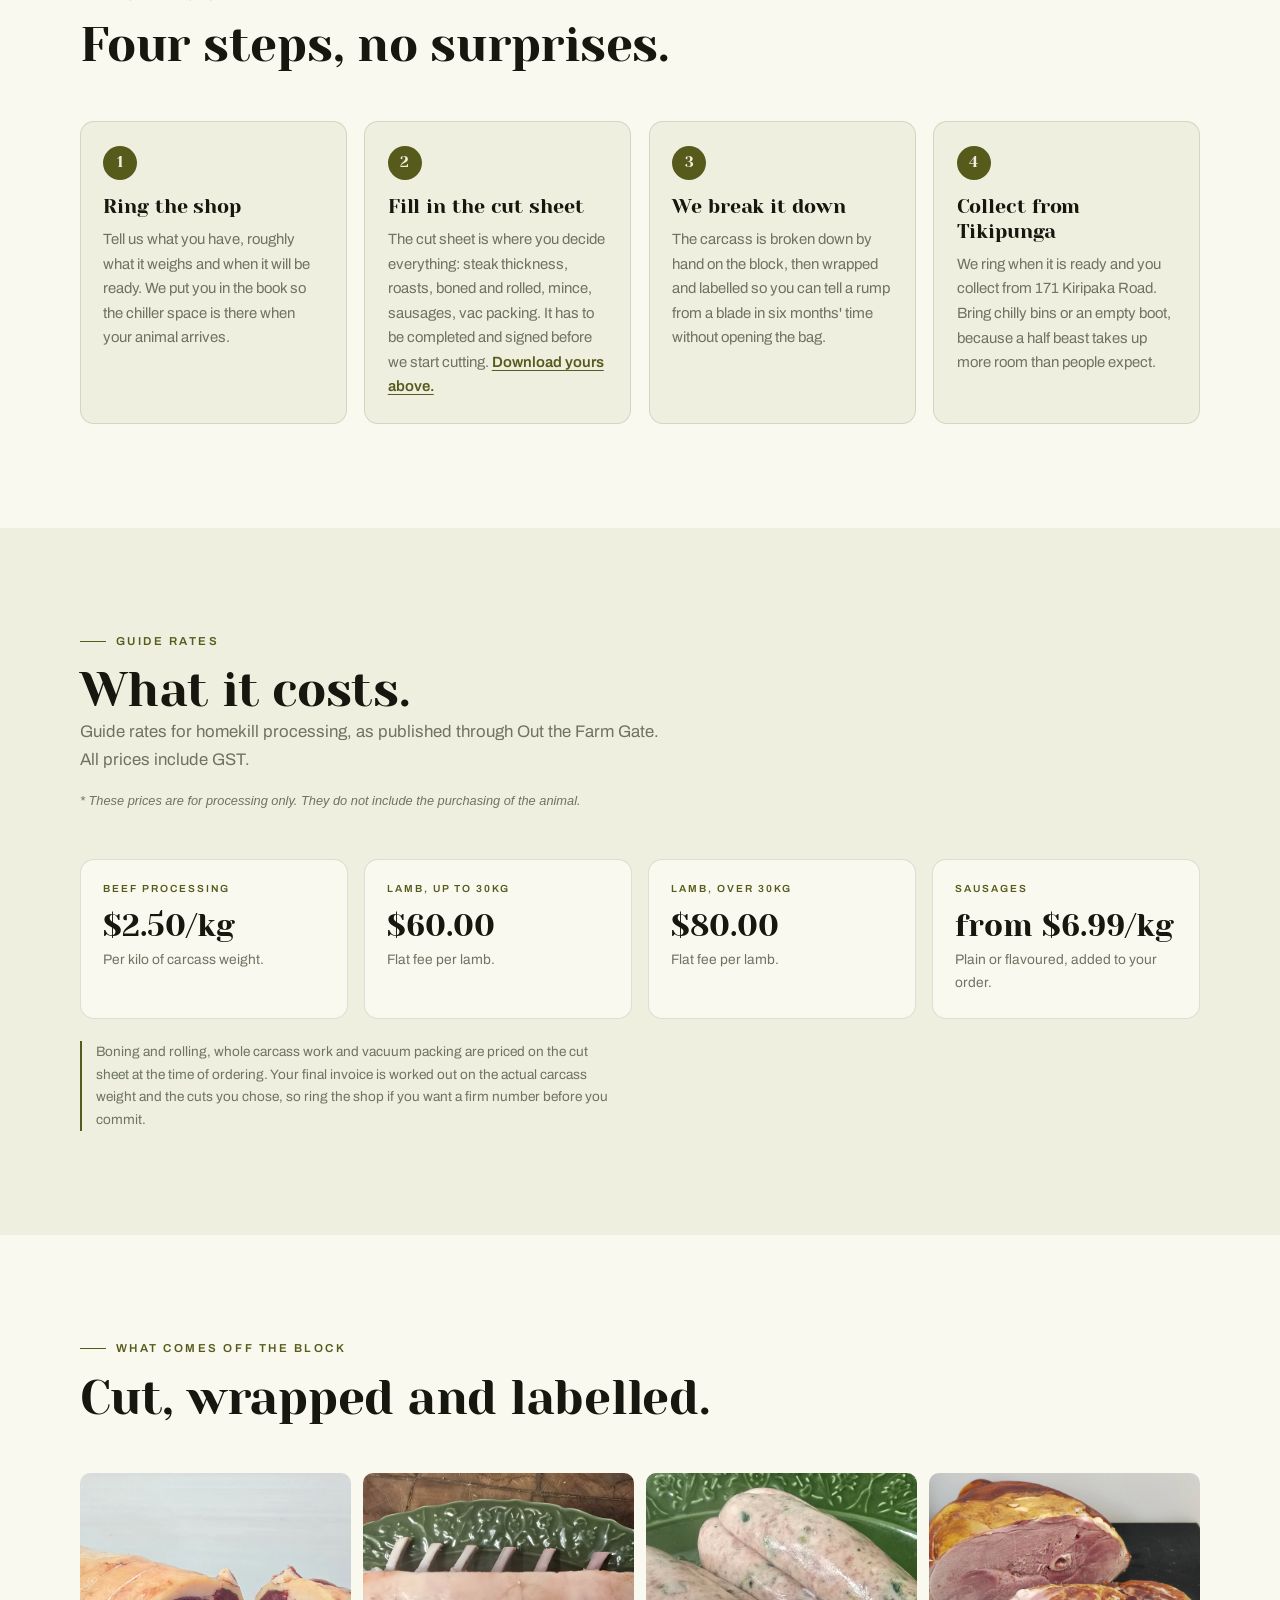
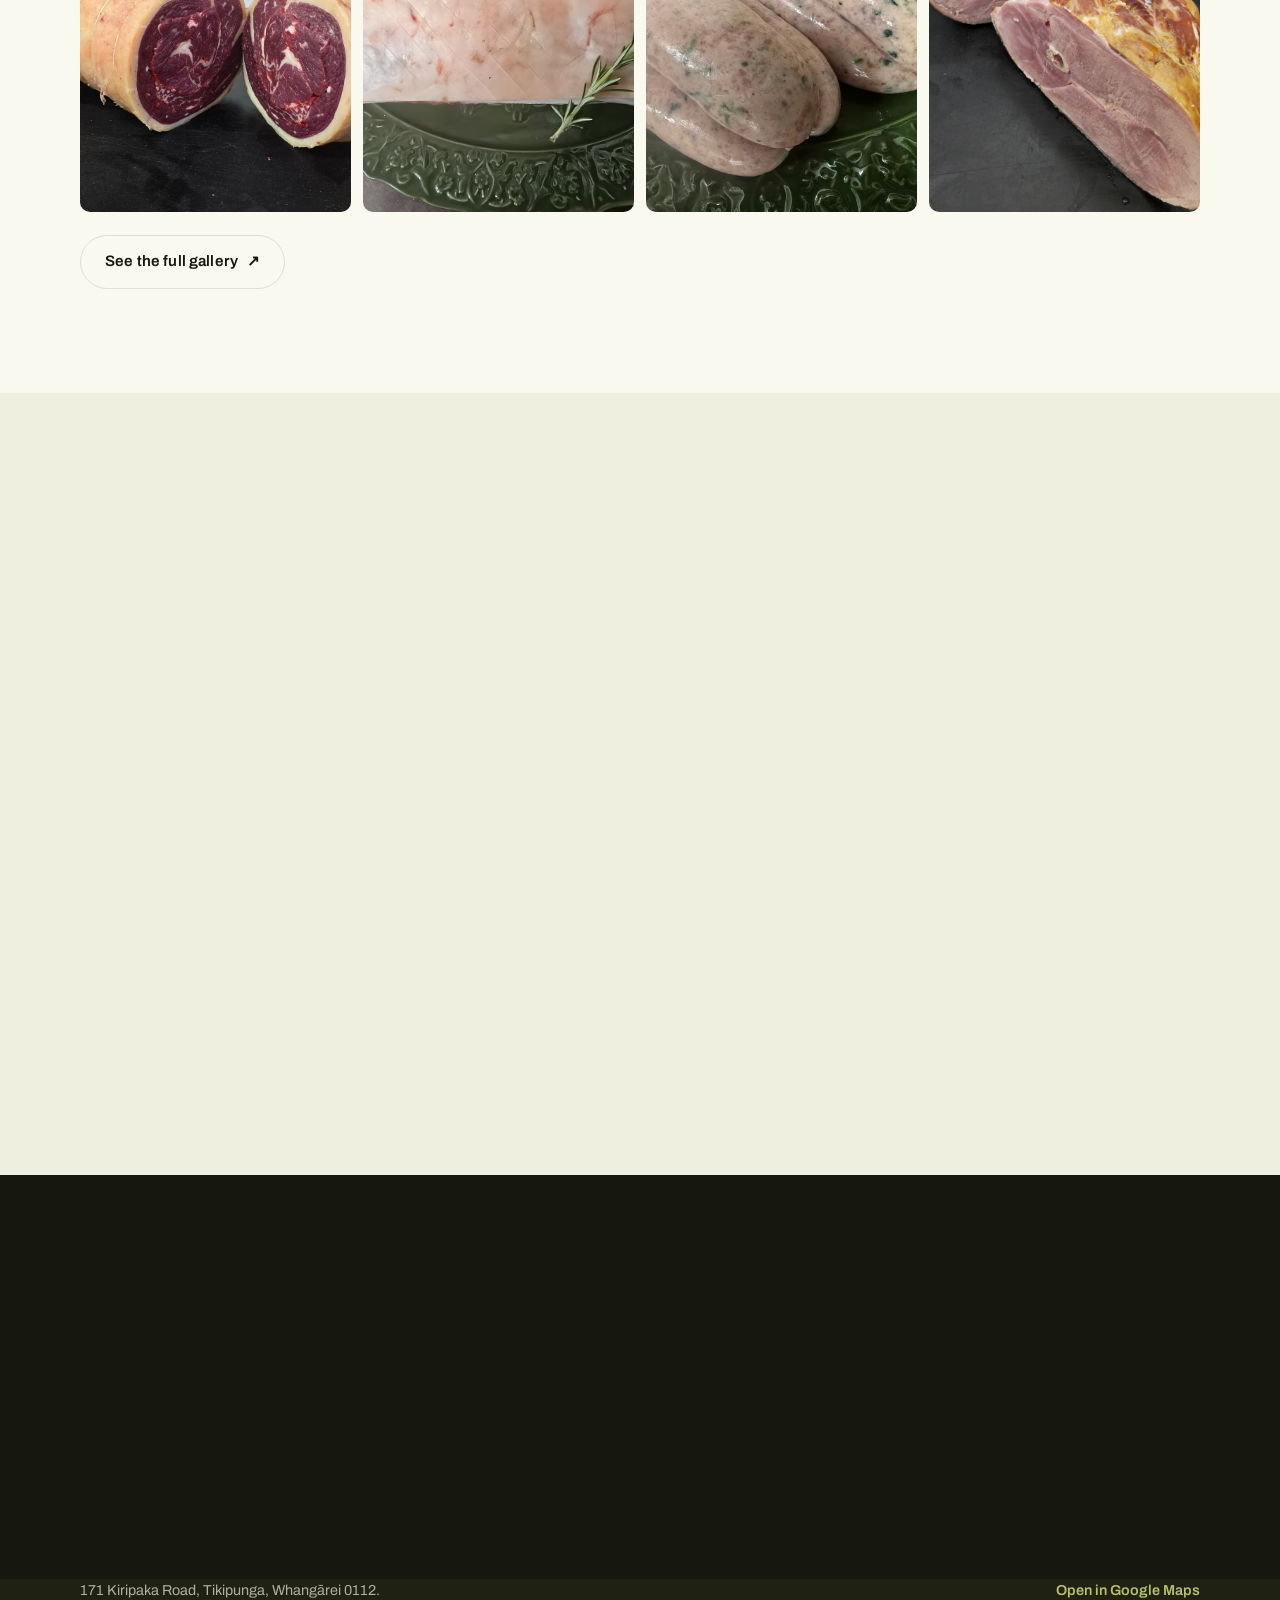
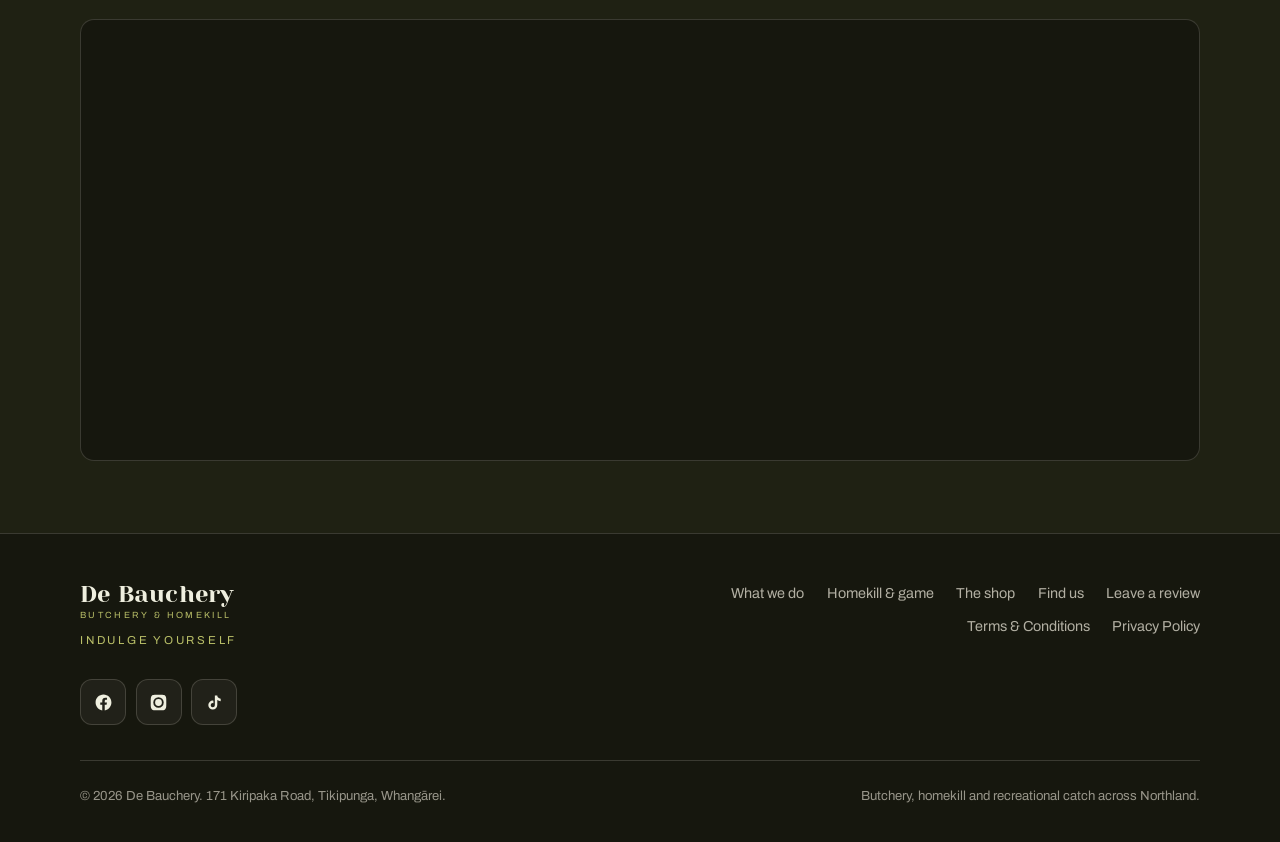
==== commit d31a0cba: "Front page wording changes from Nick and Trudi Co-Authored-By: Claude Opus 5.5 <noreply@anthropic.co" ====
--- a/homekill.html
+++ b/homekill.html
@@ -156,6 +156,7 @@
       <p class="eyebrow">Guide rates</p>
       <h2>What it costs.</h2>
       <p class="lede">Guide rates for homekill processing, as published through Out the Farm Gate. All prices include GST.</p>
+      <p class="fine-print">* These prices are for processing only. They do not include the purchasing of the animal.</p>
     </div>
     <div class="rate-grid">
       <div class="rate rv" data-d="0">
--- a/style.css
+++ b/style.css
@@ -835,3 +835,4 @@
 .cs-dl { margin-top: 1rem; padding: .7rem 1.1rem; border-radius: 999px; background: var(--olive); color: var(--bone); }
 .cs-card:hover .cs-dl { background: var(--olive-deep); }
 .cs-thumb { aspect-ratio: 3 / 2.6; }
+.fine-print { margin-top: .55rem; font-size: .8rem; color: var(--muted); font-style: italic; }
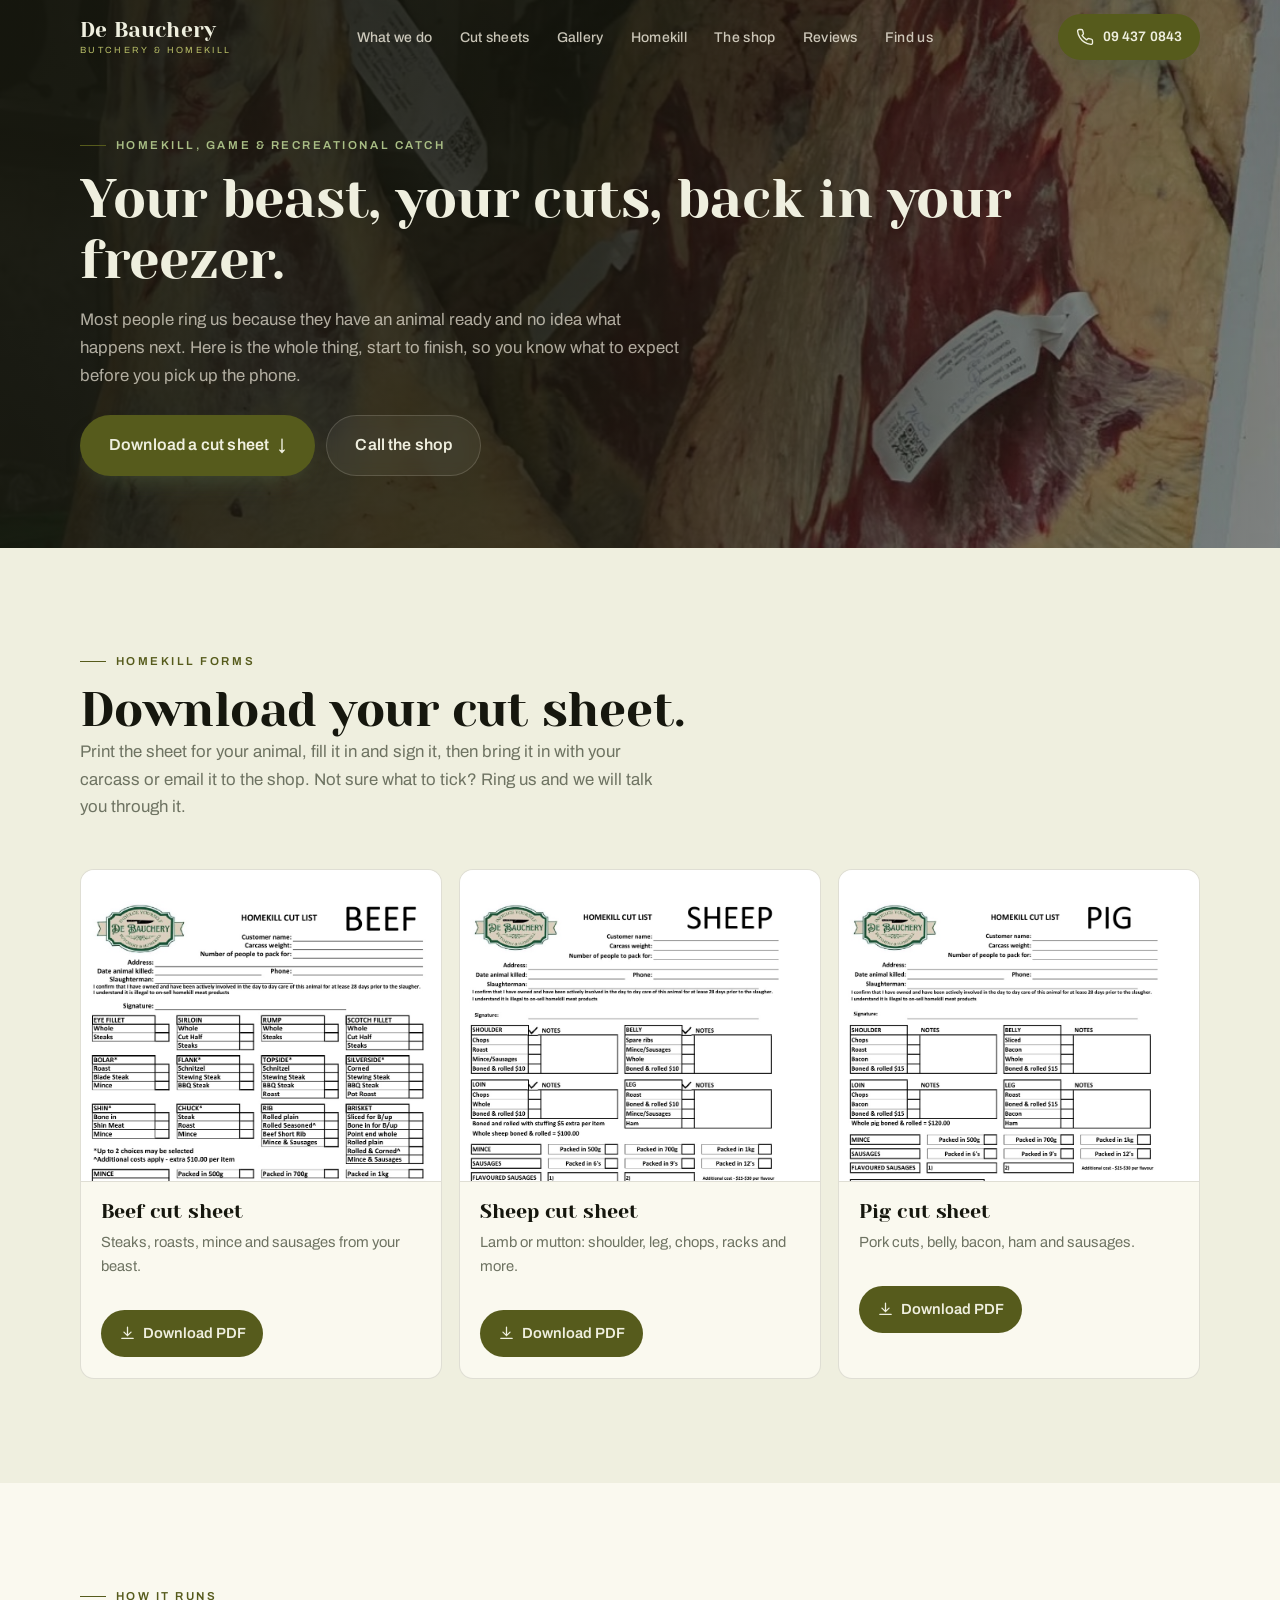
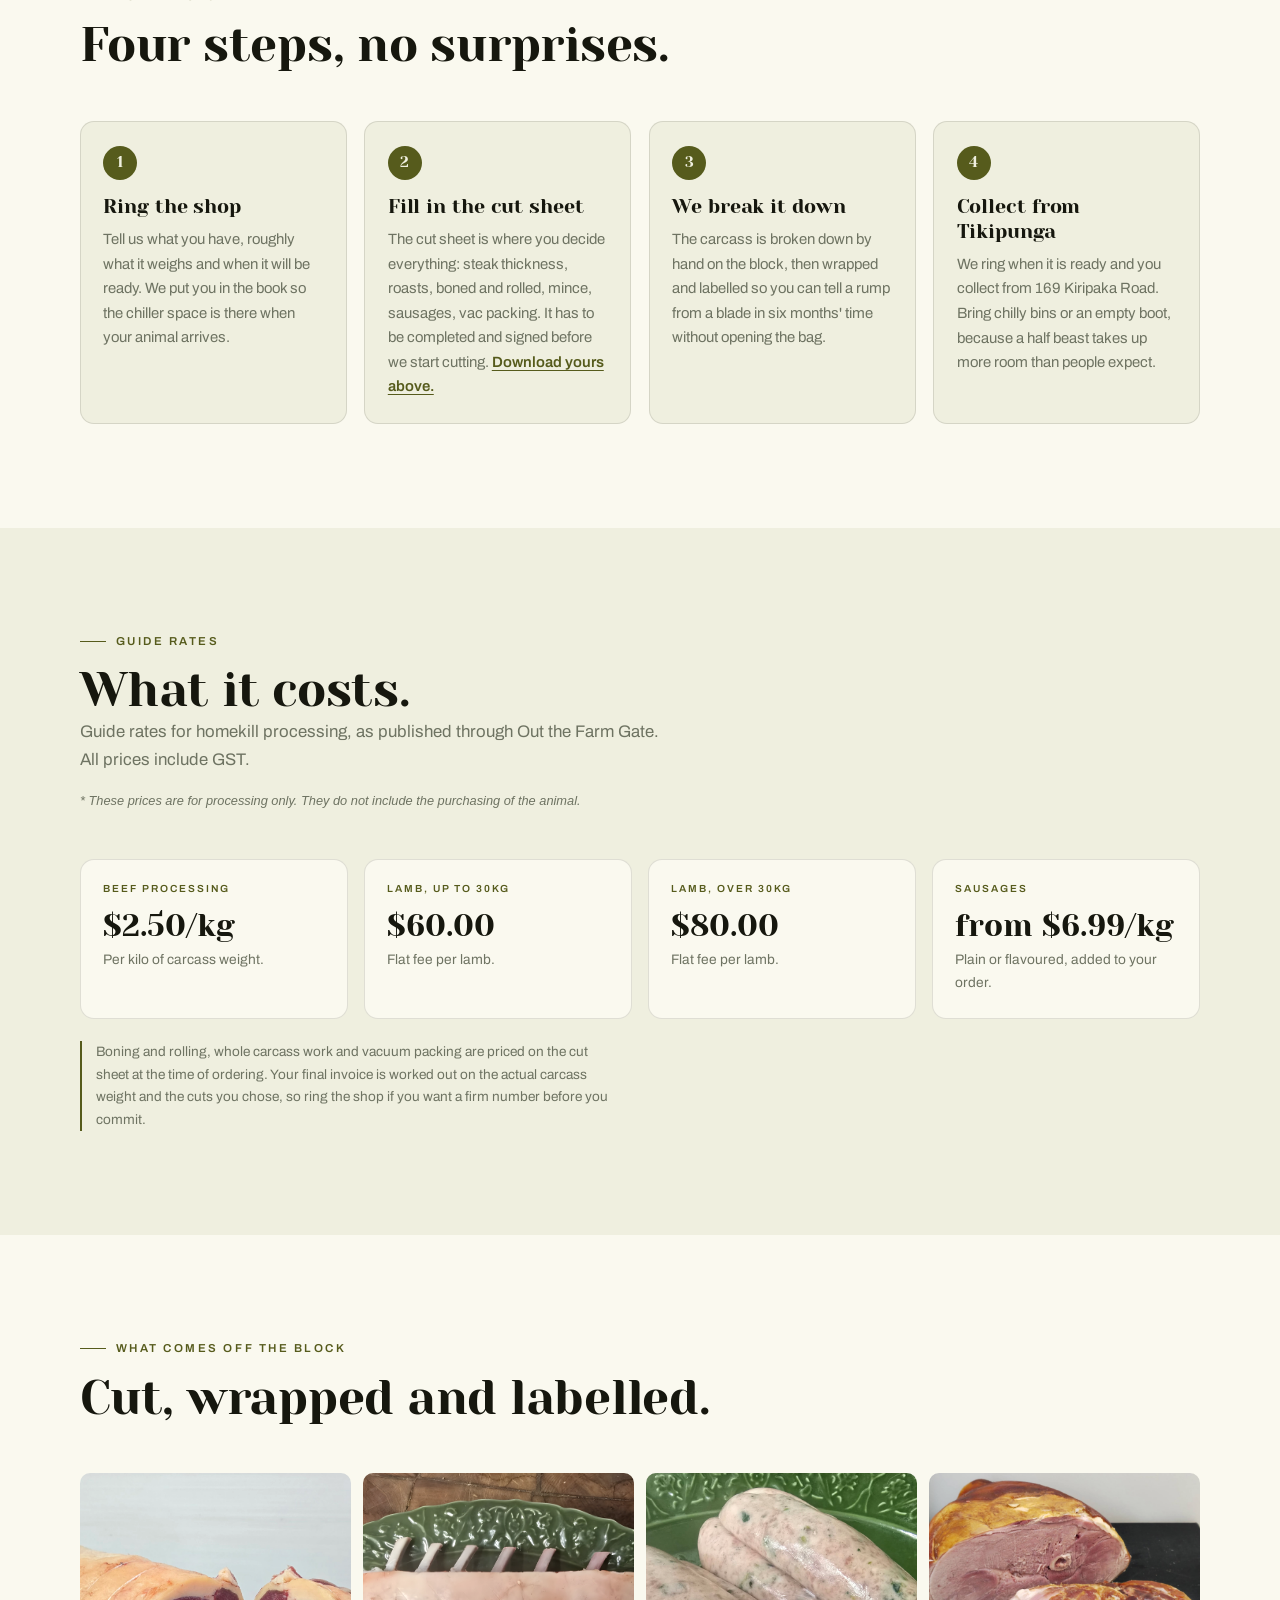
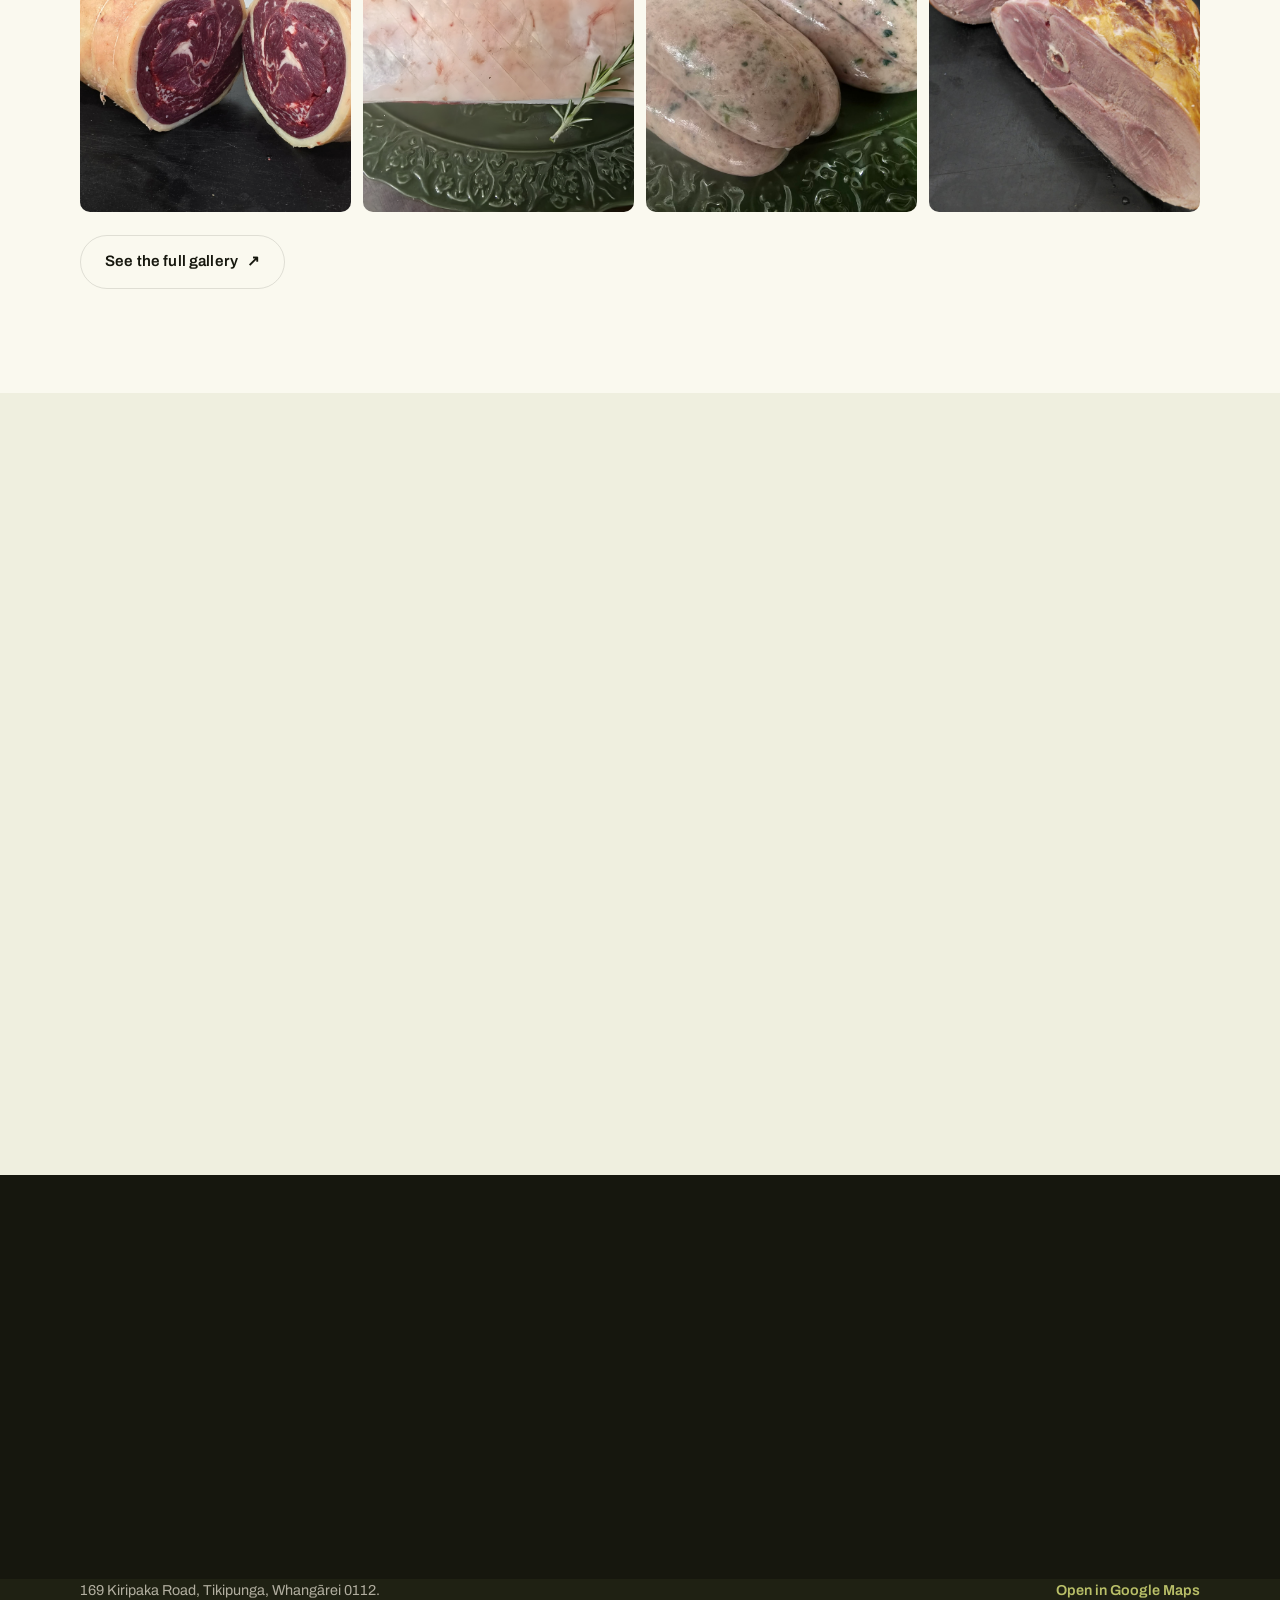
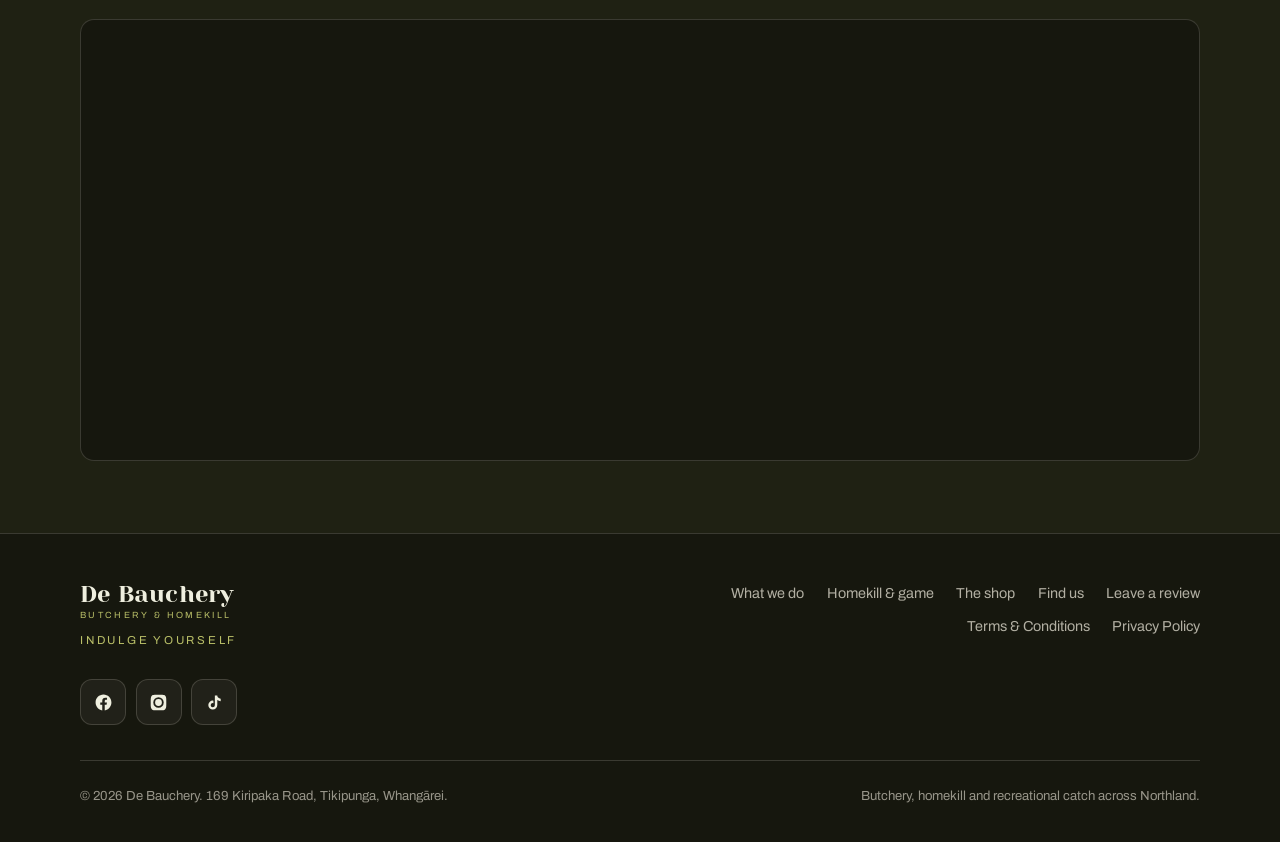
==== commit 1f610dfe: "Fix shop address to 169 Kiripaka Road and use real reviews Nick Ogle confirmed the shop is at 169 Ki" ====
--- a/homekill.html
+++ b/homekill.html
@@ -143,7 +143,7 @@
       <div class="step rv" data-d="3">
         <div class="num">4</div>
         <h3>Collect from Tikipunga</h3>
-        <p>We ring when it is ready and you collect from 171 Kiripaka Road. Bring chilly bins or an empty boot, because a half beast takes up more room than people expect.</p>
+        <p>We ring when it is ready and you collect from 169 Kiripaka Road. Bring chilly bins or an empty boot, because a half beast takes up more room than people expect.</p>
       </div>
     </div>
   </div>
@@ -257,13 +257,13 @@
 <section class="map-sec">
   <div class="wrap">
     <div class="map-cap">
-      <span>171 Kiripaka Road, Tikipunga, Whangārei 0112.</span>
-      <a href="https://www.google.com/maps/search/?api=1&amp;query=De+Bauchery+171+Kiripaka+Road+Tikipunga+Whangarei" target="_blank" rel="noopener">Open in Google Maps</a>
+      <span>169 Kiripaka Road, Tikipunga, Whangārei 0112.</span>
+      <a href="https://www.google.com/maps/search/?api=1&amp;query=De+Bauchery+169+Kiripaka+Road+Tikipunga+Whangarei" target="_blank" rel="noopener">Open in Google Maps</a>
     </div>
     <div class="map-frame rv">
       <iframe
-        title="Map showing De Bauchery at 171 Kiripaka Road, Tikipunga, Whangārei"
-        src="https://maps.google.com/maps?q=De%20Bauchery%20171%20Kiripaka%20Road%2C%20Tikipunga%2C%20Whangarei&amp;t=&amp;z=14&amp;ie=UTF8&amp;iwloc=&amp;output=embed"
+        title="Map showing De Bauchery at 169 Kiripaka Road, Tikipunga, Whangārei"
+        src="https://maps.google.com/maps?q=De%20Bauchery%20169%20Kiripaka%20Road%2C%20Tikipunga%2C%20Whangarei&amp;t=&amp;z=14&amp;ie=UTF8&amp;iwloc=&amp;output=embed"
         loading="lazy"
         referrerpolicy="no-referrer-when-downgrade"></iframe>
     </div>
@@ -302,7 +302,7 @@
       </div>
     </div>
     <div class="foot-bottom">
-      <p>&copy; <span data-year>2026</span> De Bauchery. 171 Kiripaka Road, Tikipunga, Whangārei.</p>
+      <p>&copy; <span data-year>2026</span> De Bauchery. 169 Kiripaka Road, Tikipunga, Whangārei.</p>
       <p>Butchery, homekill and recreational catch across Northland.</p>
     </div>
   </div>
--- a/style.css
+++ b/style.css
@@ -729,7 +729,7 @@
 }
 
 @media (min-width: 1100px) {
-  .rev-grid { grid-template-columns: repeat(4, 1fr); }
+  .rev-grid { grid-template-columns: repeat(3, 1fr); }
 }
 
 @media (prefers-reduced-motion: reduce) {
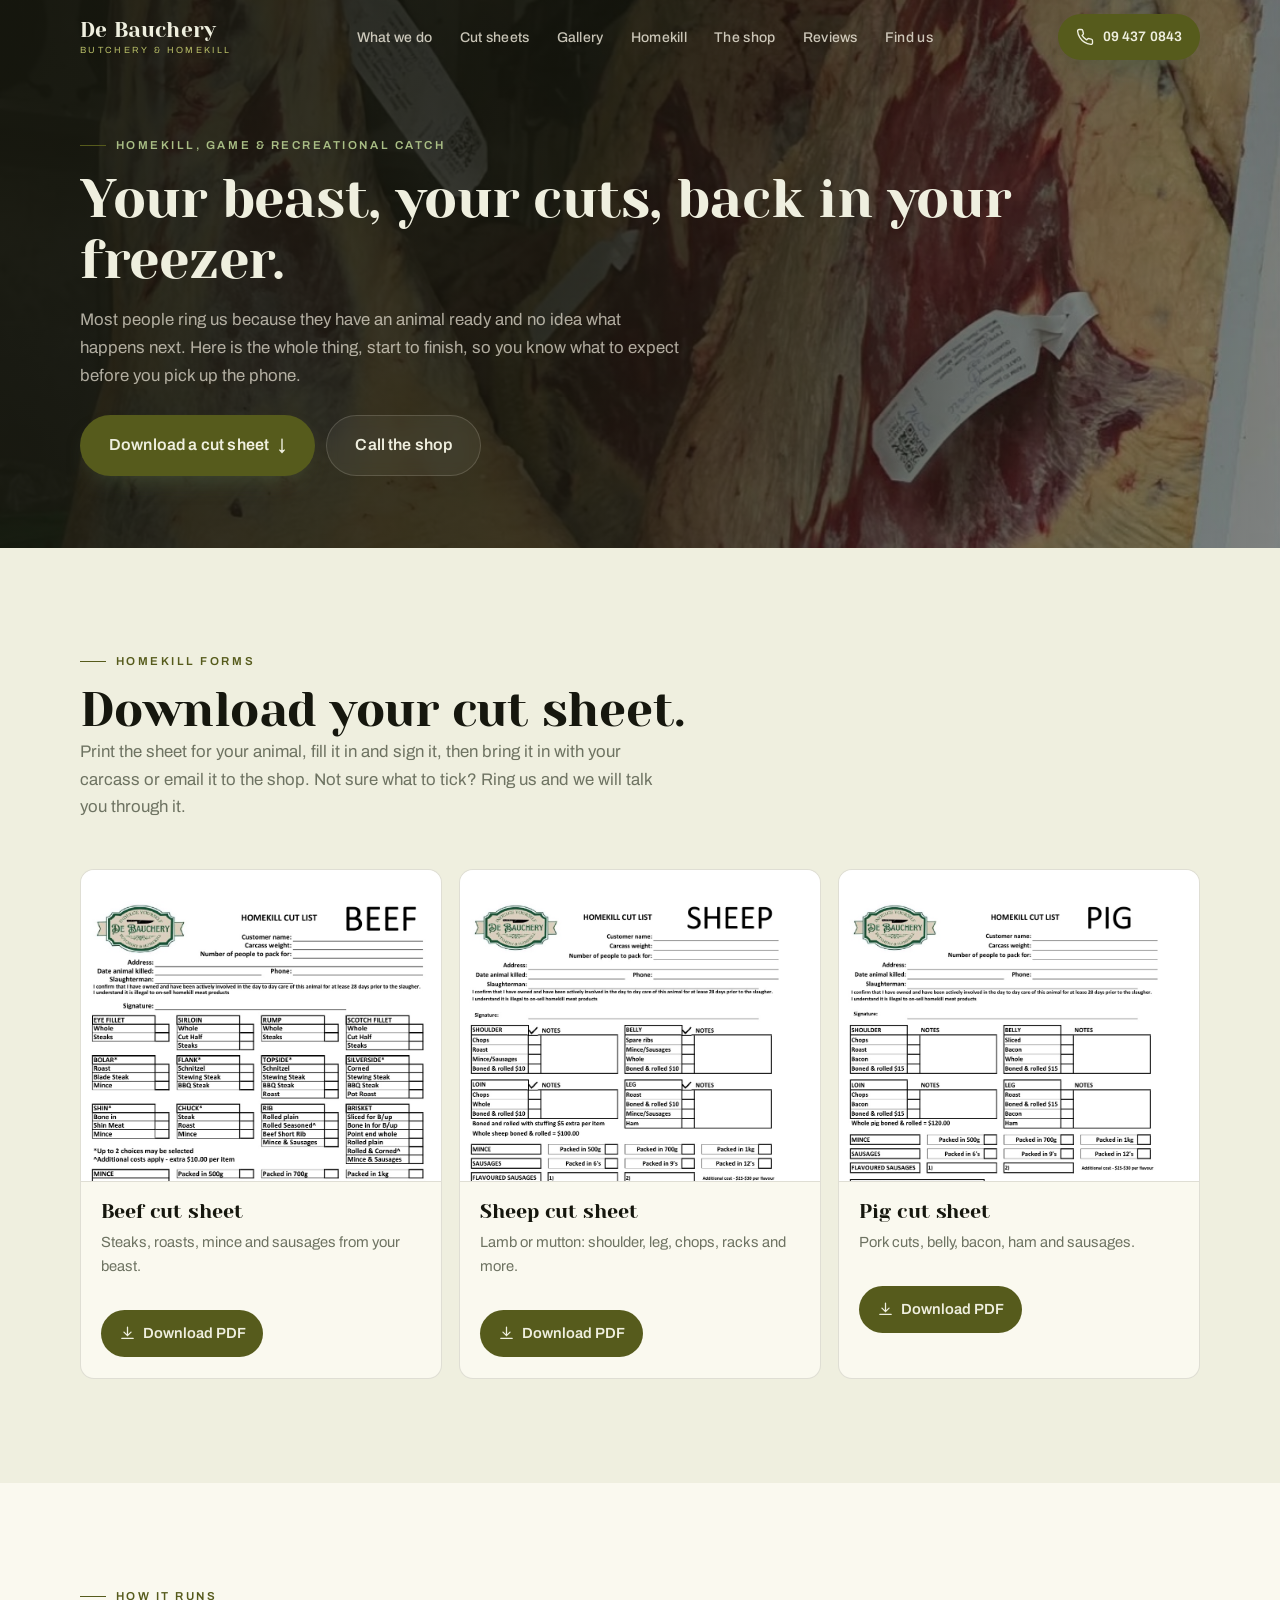
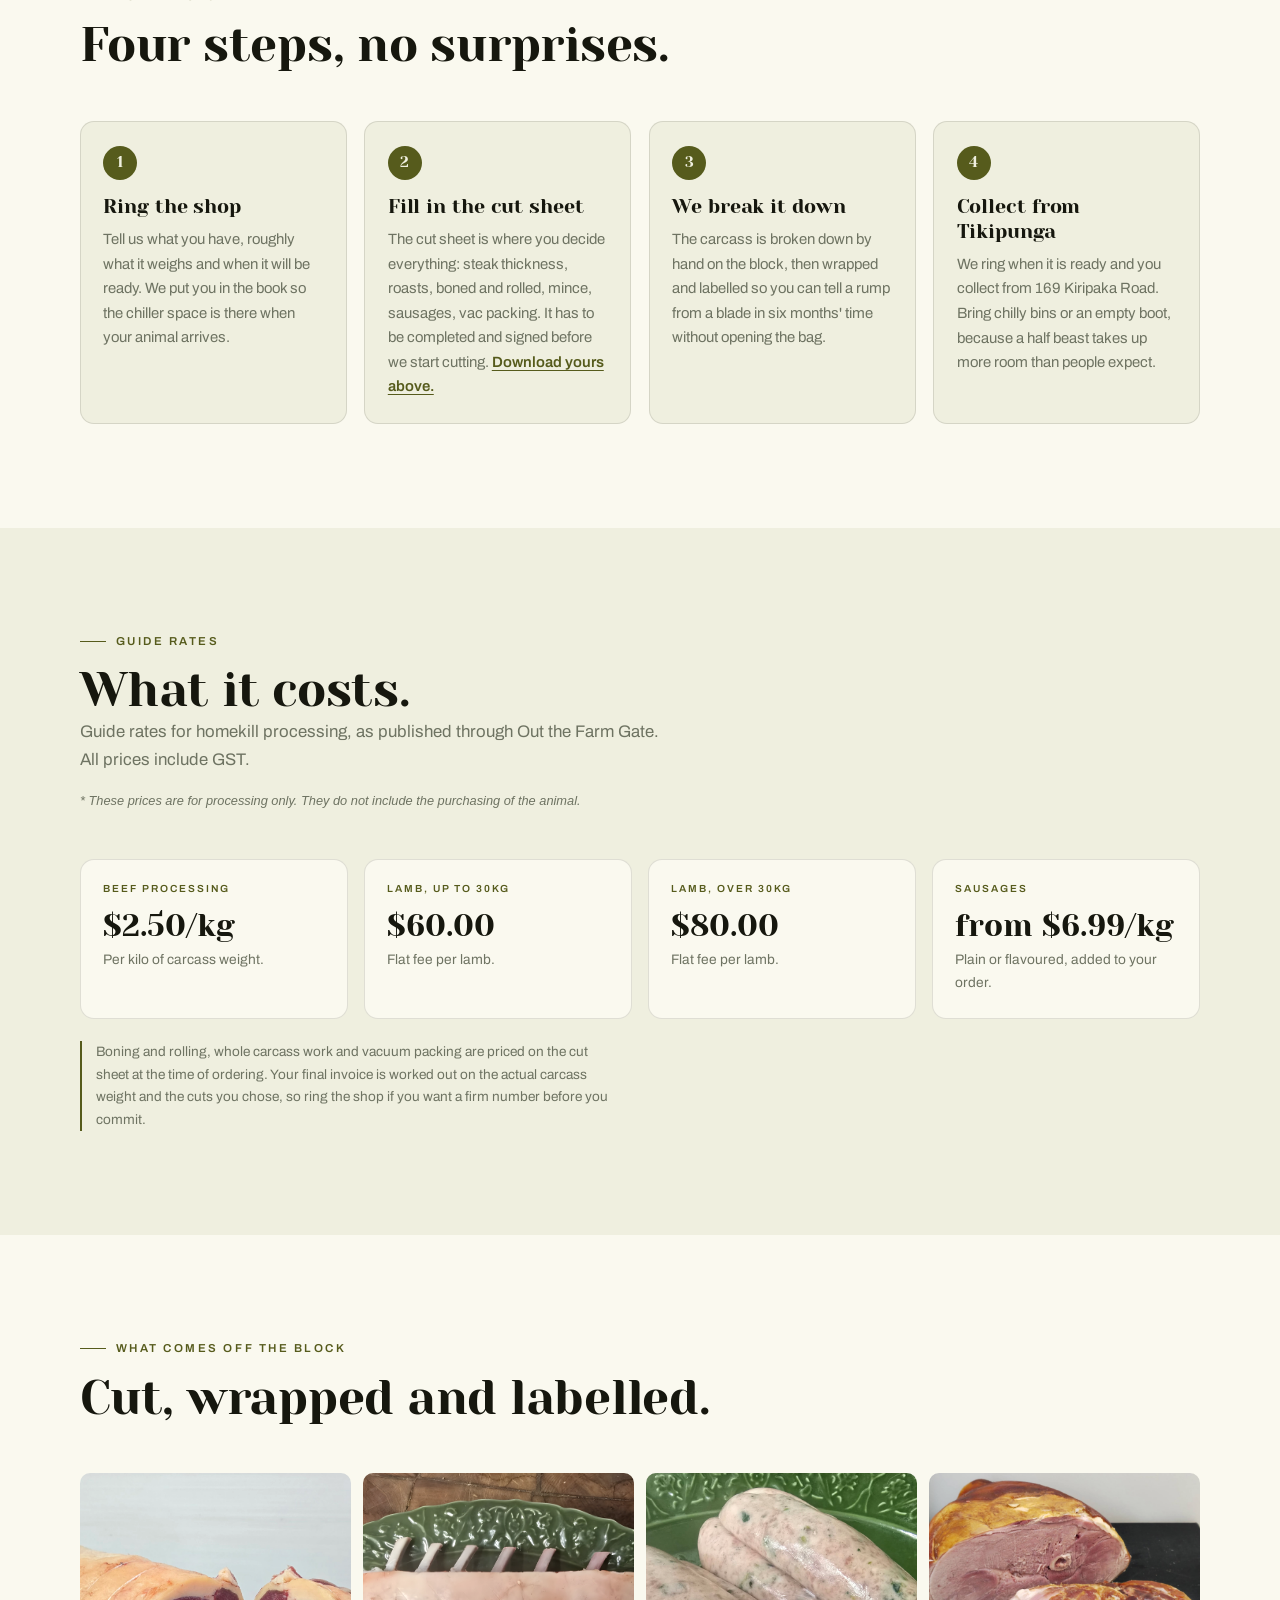
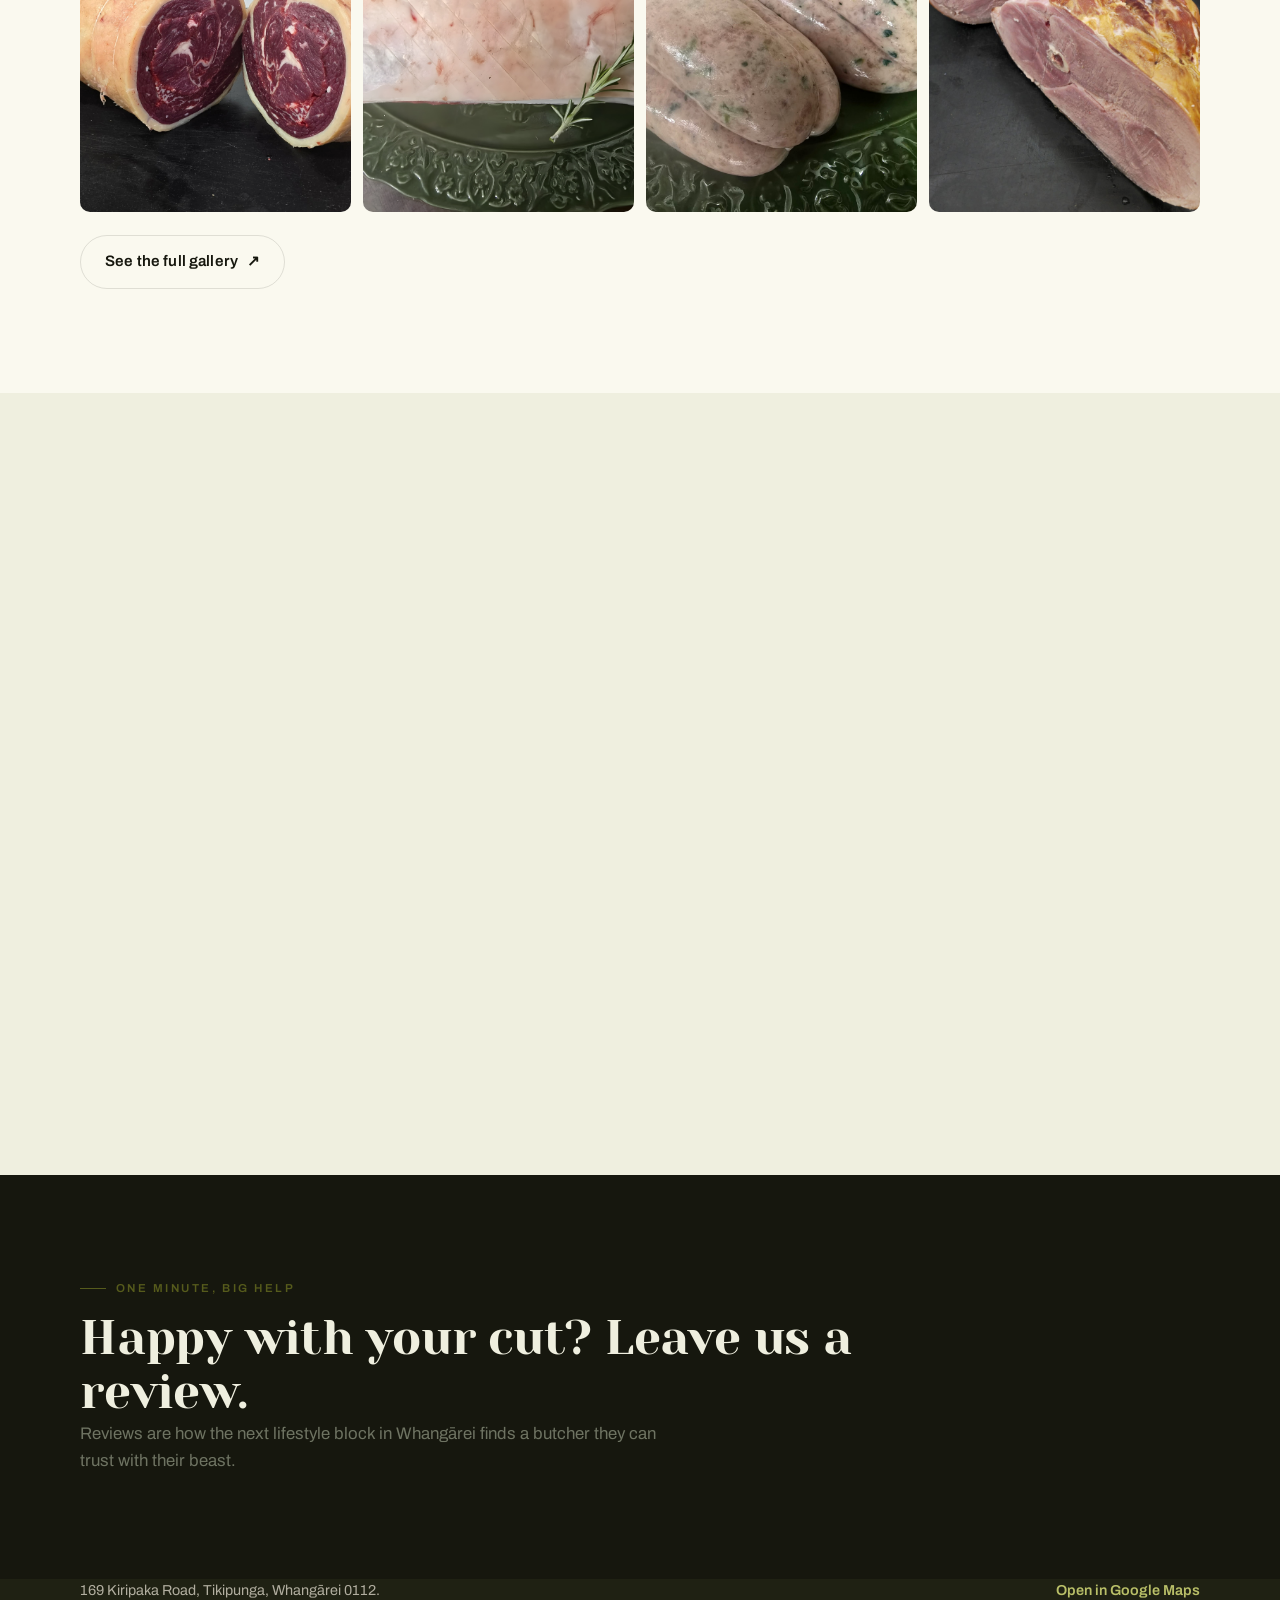
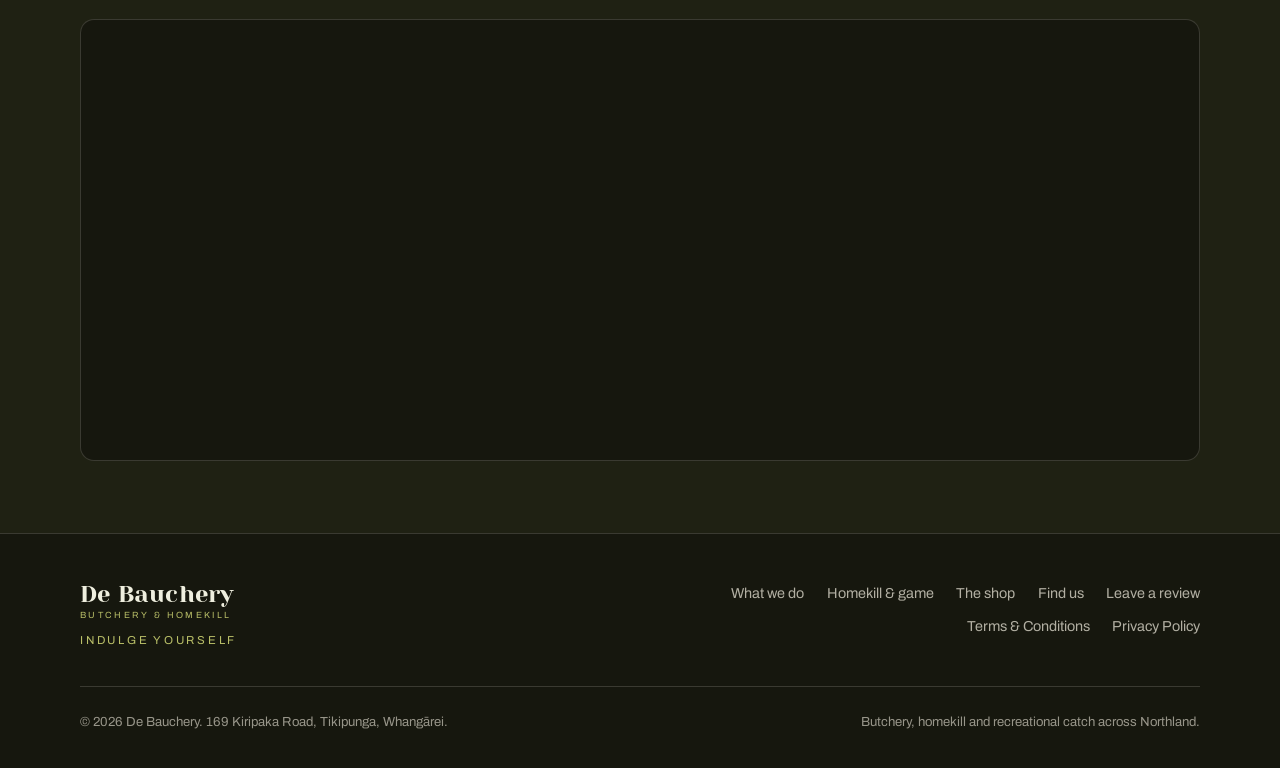
==== commit 0c996f5d: "Remove social icons that only ran a Facebook, Instagram or TikTok search They were stand-ins from th" ====
--- a/homekill.html
+++ b/homekill.html
@@ -10,7 +10,9 @@
 <meta property="og:title" content="Homekill &amp; game processing | De Bauchery, Tikipunga">
 <meta property="og:description" content="Booking, cut sheets, guide rates and collection for homekill, wild game and recreational catch in Whangārei.">
 <meta property="og:image" content="img/gallery/window-sign.jpg">
-<link rel="icon" href="data:image/svg+xml,%3Csvg xmlns='http://www.w3.org/2000/svg' viewBox='0 0 64 64'%3E%3Crect width='64' height='64' rx='14' fill='%234E5D3F'/%3E%3Ctext x='32' y='43' font-family='Georgia,serif' font-size='30' fill='%23EFEADC' text-anchor='middle'%3EDB%3C/text%3E%3C/svg%3E">
+<link rel="icon" href="/favicon.ico" sizes="any">
+<link rel="icon" type="image/png" sizes="96x96" href="/favicon-96.png">
+<link rel="apple-touch-icon" href="/apple-touch-icon.png">
 <link rel="preconnect" href="https://fonts.googleapis.com">
 <link rel="preconnect" href="https://fonts.gstatic.com" crossorigin>
 <link href="https://fonts.googleapis.com/css2?family=Yeseva+One&family=Archivo:wght@400;500;600;700&display=swap" rel="stylesheet">
@@ -279,17 +281,6 @@
           <span class="brand-kicker">Butchery &amp; Homekill</span>
         </a>
         <p class="foot-motto">Indulge yourself</p>
-        <div class="socials">
-          <a href="https://www.facebook.com/search/top?q=De%20Bauchery%20Whangarei" target="_blank" rel="noopener" aria-label="De Bauchery on Facebook">
-            <svg viewBox="0 0 24 24" fill="currentColor" aria-hidden="true"><path d="M22 12.06C22 6.5 17.52 2 12 2S2 6.5 2 12.06c0 5.02 3.66 9.18 8.44 9.94v-7.03H7.9v-2.91h2.54V9.85c0-2.52 1.5-3.91 3.77-3.91 1.09 0 2.24.2 2.24.2v2.46h-1.26c-1.24 0-1.63.78-1.63 1.57v1.89h2.78l-.44 2.91h-2.34V22c4.78-.76 8.44-4.92 8.44-9.94z"/></svg>
-          </a>
-          <a href="https://www.instagram.com/explore/search/keyword/?q=De%20Bauchery%20Whangarei" target="_blank" rel="noopener" aria-label="Search Instagram for De Bauchery">
-            <svg viewBox="0 0 24 24" fill="currentColor" aria-hidden="true"><path d="M12 2.16c3.2 0 3.58.01 4.85.07 1.17.05 1.8.25 2.23.41.56.22.96.48 1.38.9.42.42.68.82.9 1.38.16.42.36 1.06.41 2.23.06 1.27.07 1.64.07 4.85s-.01 3.58-.07 4.85c-.05 1.17-.25 1.8-.41 2.23-.22.56-.48.96-.9 1.38-.42.42-.82.68-1.38.9-.42.16-1.06.36-2.23.41-1.27.06-1.64.07-4.85.07s-3.58-.01-4.85-.07c-1.17-.05-1.8-.25-2.23-.41a3.8 3.8 0 0 1-1.38-.9 3.8 3.8 0 0 1-.9-1.38c-.16-.42-.36-1.06-.41-2.23C2.17 15.58 2.16 15.2 2.16 12s.01-3.58.07-4.85c.05-1.17.25-1.8.41-2.23.22-.56.48-.96.9-1.38.42-.42.82-.68 1.38-.9.42-.16 1.06-.36 2.23-.41C8.42 2.17 8.8 2.16 12 2.16zm0 3.24a6.6 6.6 0 1 0 0 13.2 6.6 6.6 0 0 0 0-13.2zm0 10.89a4.29 4.29 0 1 1 0-8.58 4.29 4.29 0 0 1 0 8.58zm8.4-11.15a1.54 1.54 0 1 1-3.08 0 1.54 1.54 0 0 1 3.08 0z"/></svg>
-          </a>
-          <a href="https://www.tiktok.com/search?q=De%20Bauchery%20Whangarei" target="_blank" rel="noopener" aria-label="Search TikTok for De Bauchery">
-            <svg viewBox="0 0 24 24" fill="currentColor" aria-hidden="true"><path d="M16.6 5.82A4.28 4.28 0 0 1 15.54 3h-3.09v12.4a2.59 2.59 0 0 1-2.59 2.5 2.59 2.59 0 1 1 .77-5.06V9.66a5.67 5.67 0 0 0-.77-.05A5.68 5.68 0 1 0 15.54 15.3V8.9a7.34 7.34 0 0 0 4.29 1.37V7.18a4.29 4.29 0 0 1-3.23-1.36z"/></svg>
-          </a>
-        </div>
       </div>
       <div class="foot-links">
         <a href="index.html#services">What we do</a>
